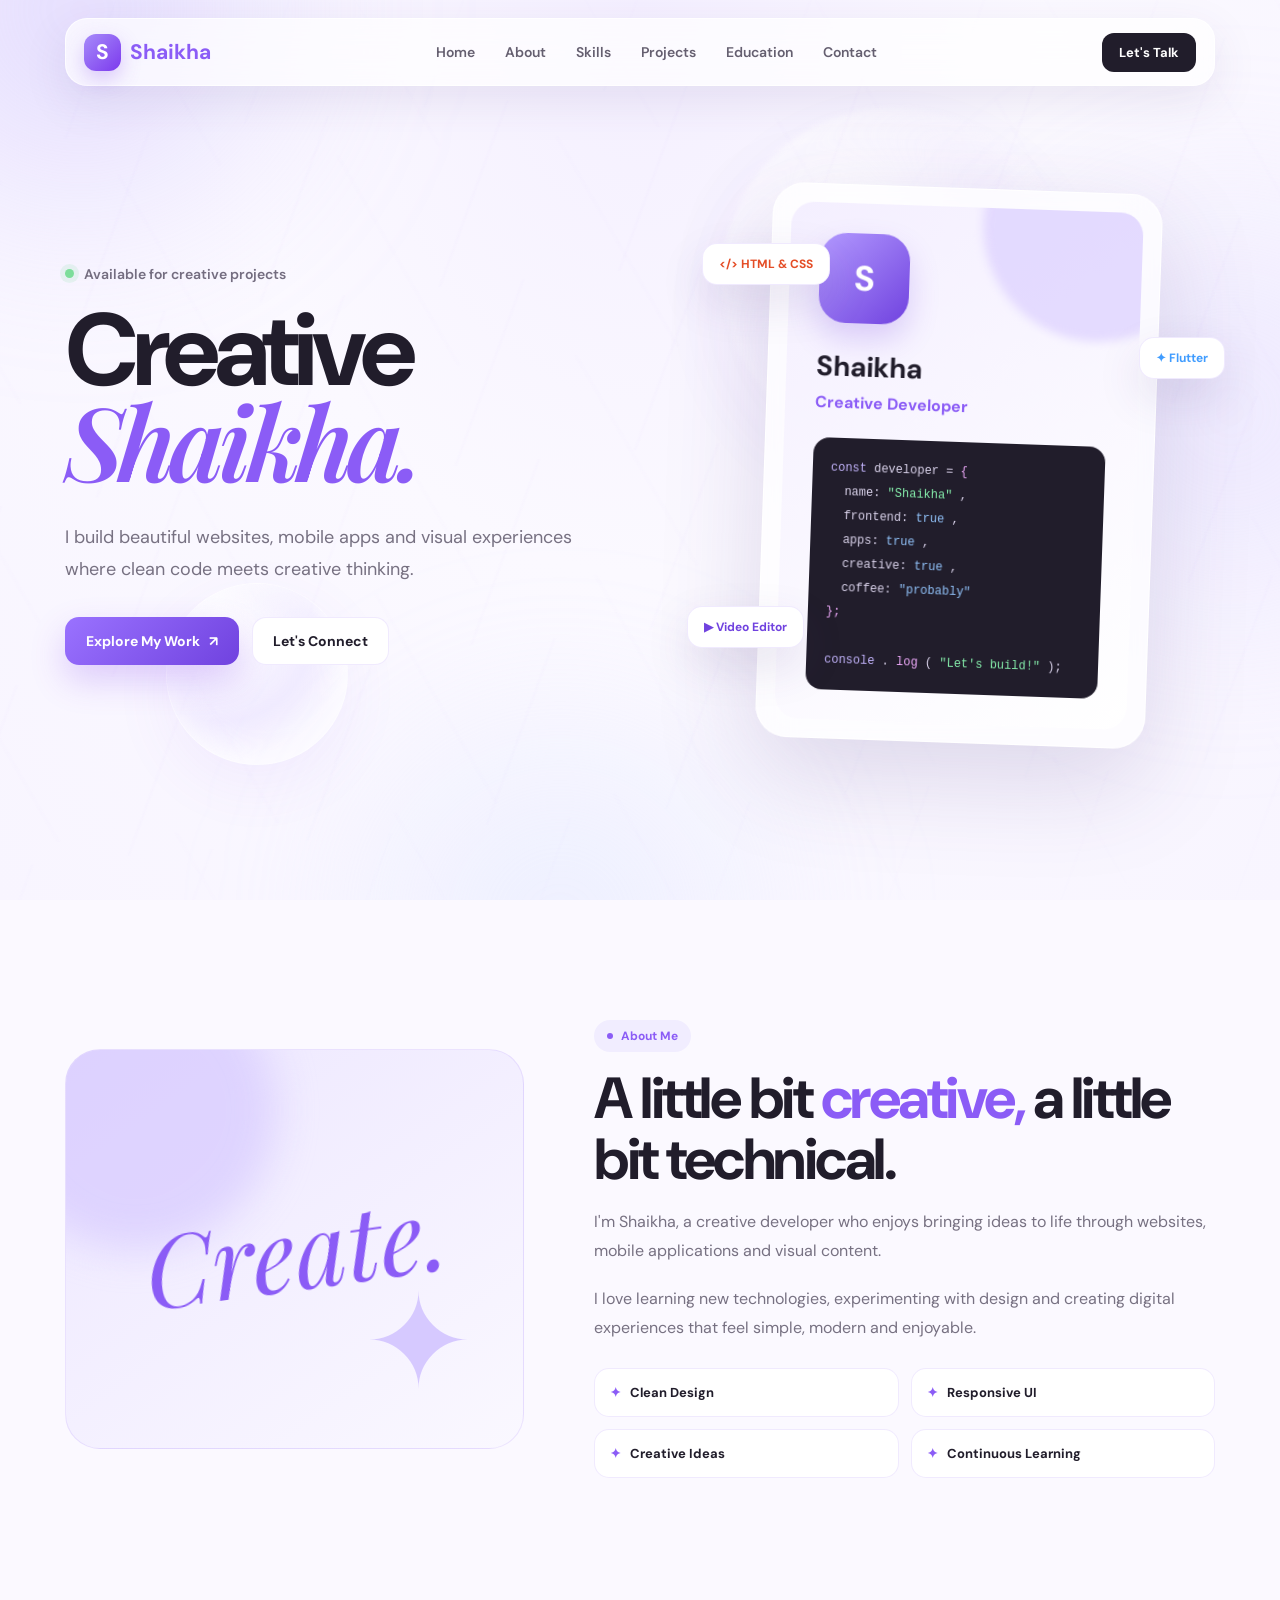
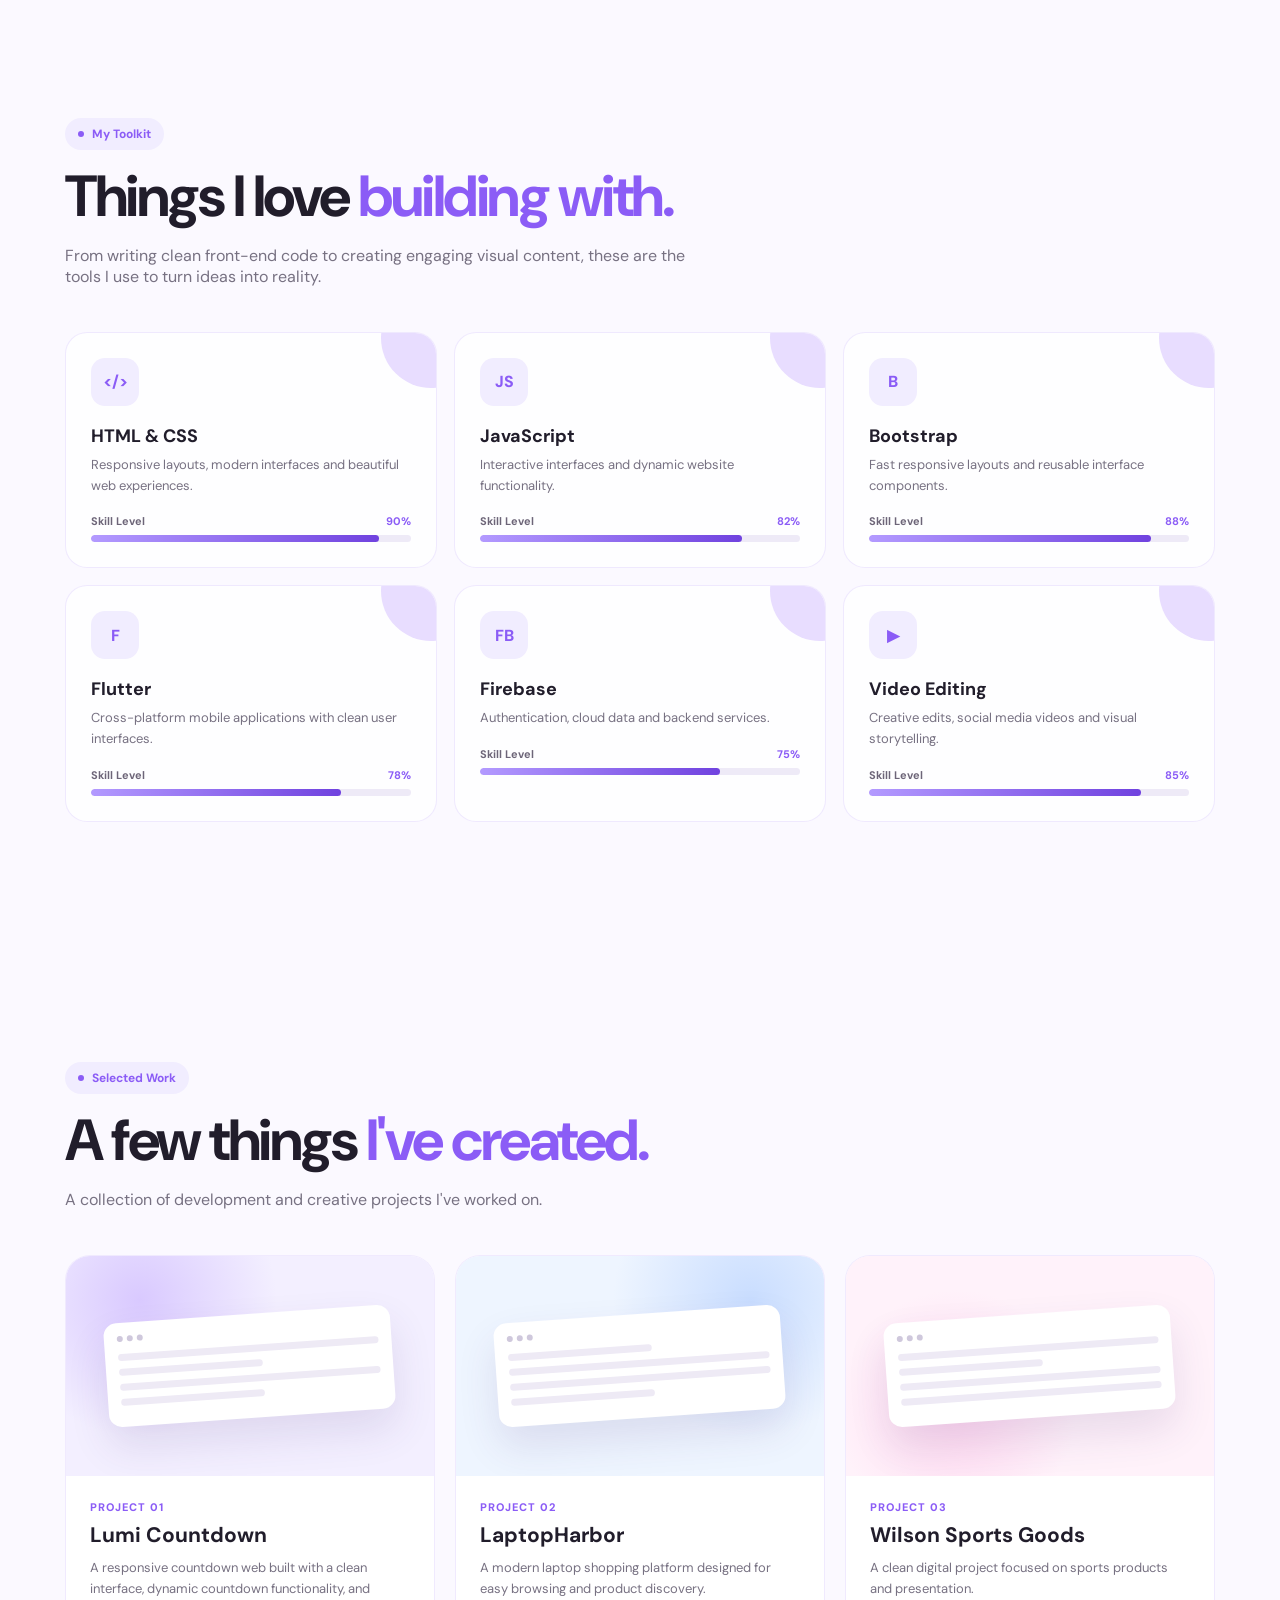
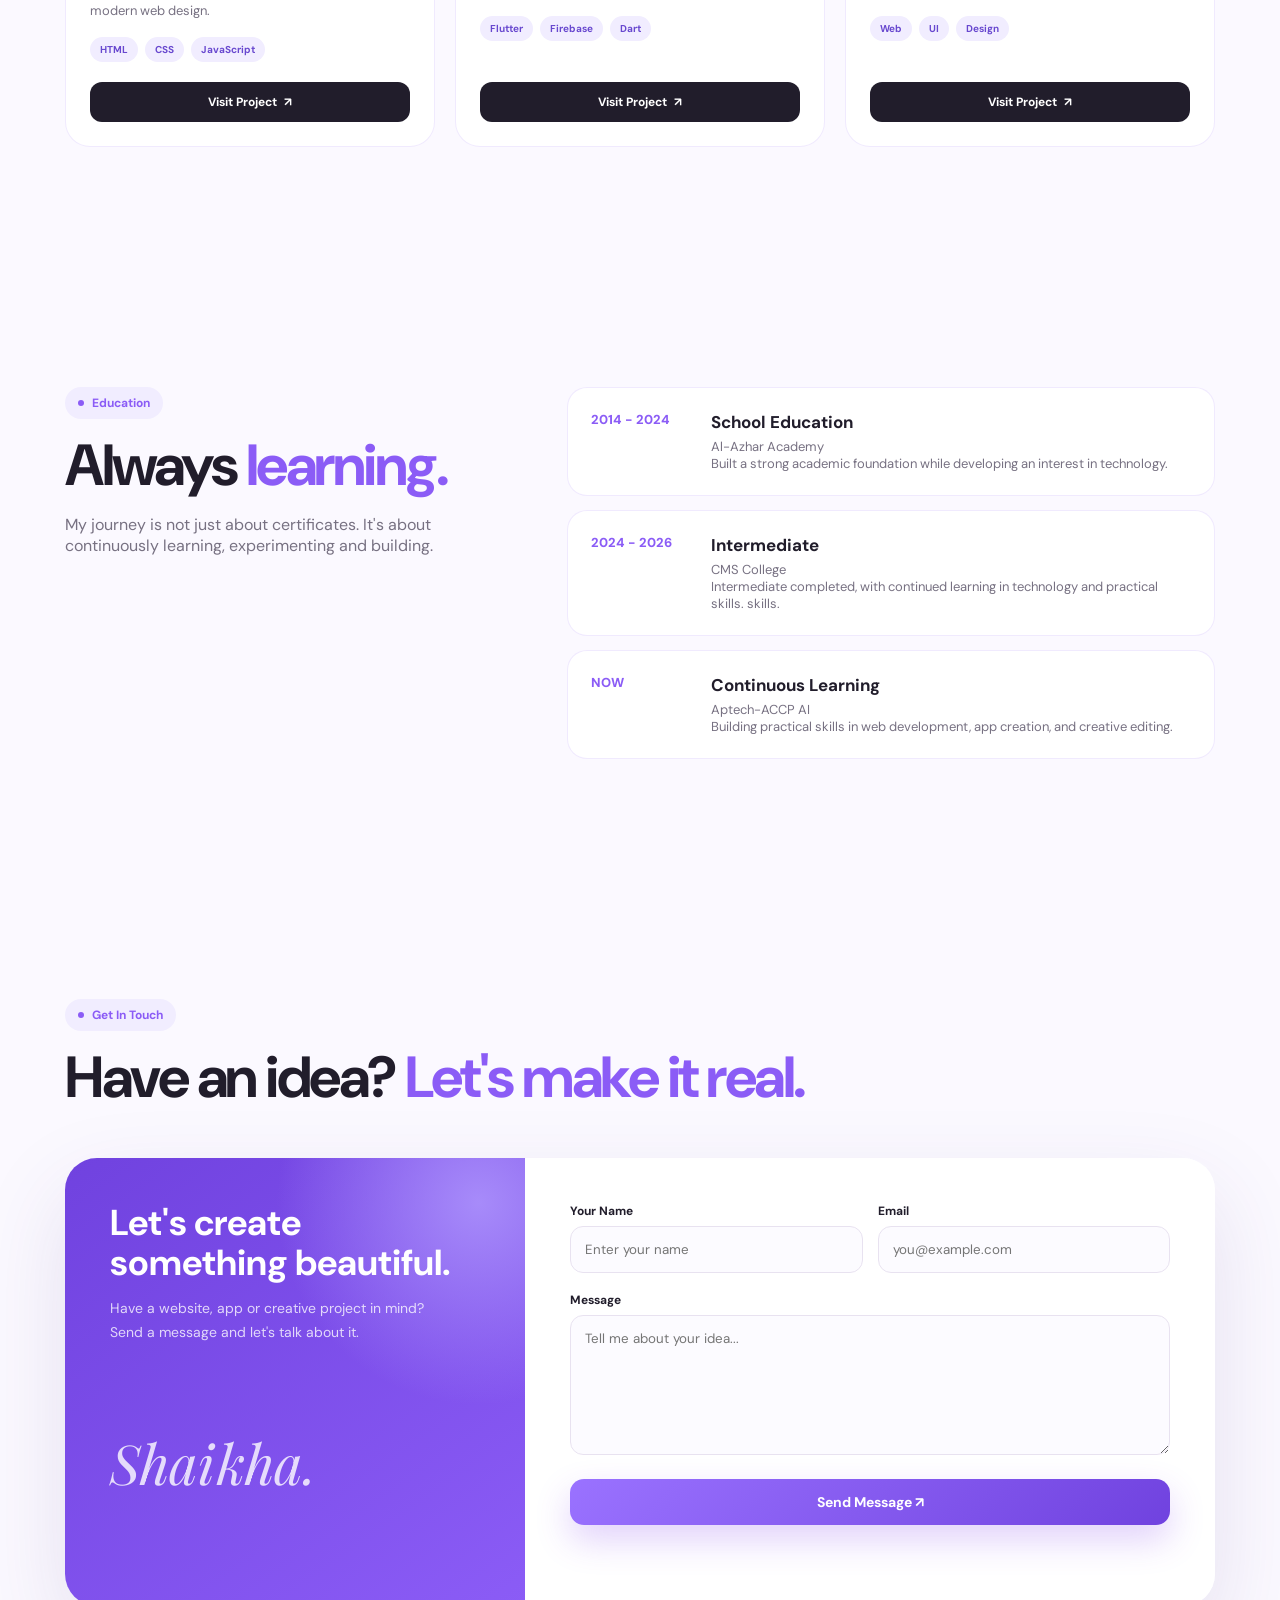
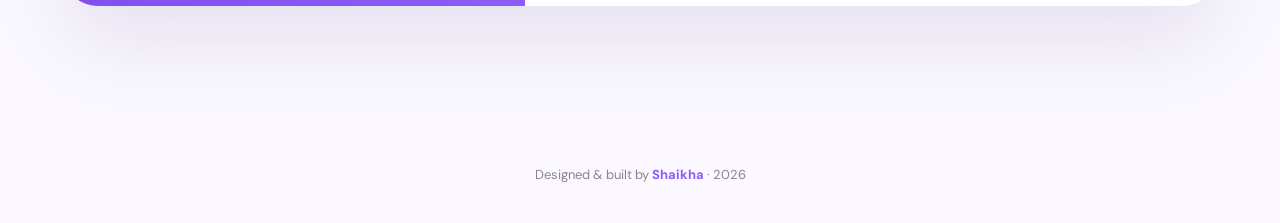
==== index.html @ 2fefc746 "Shaikha's Portfolio" ====
<!doctype html>
<html lang="en">
  <head>
    <meta charset="UTF-8" />
    <meta name="viewport" content="width=device-width, initial-scale=1.0" />

    <title>Shaikha | Creative Developer</title>

    <link rel="preconnect" href="https://fonts.googleapis.com" />
    <link rel="preconnect" href="https://fonts.gstatic.com" crossorigin />

    <link
      href="https://fonts.googleapis.com/css2?family=DM+Sans:wght@400;500;600;700&family=Playfair+Display:ital,wght@0,600;0,700;1,600&display=swap"
      rel="stylesheet"
    />

    <style>
      /* =====================================================
       RESET
    ===================================================== */

      * {
        margin: 0;
        padding: 0;
        box-sizing: border-box;
      }

      html {
        scroll-behavior: smooth;
      }

      body {
        font-family: "DM Sans", sans-serif;
        color: #211d2b;
        background: #fbf9ff;
        overflow-x: hidden;
      }

      a {
        text-decoration: none;
        color: inherit;
      }

      button,
      input,
      textarea {
        font-family: inherit;
      }

      /* =====================================================
       VARIABLES
    ===================================================== */

      :root {
        --purple: #8b5cf6;
        --purple-dark: #7042df;
        --purple-light: #c4b5fd;

        --lavender: #f1edff;
        --lavender2: #e8ddff;

        --white: #ffffff;

        --text: #211d2b;
        --muted: #777182;

        --border: rgba(139, 92, 246, 0.13);

        --shadow: 0 30px 80px rgba(91, 65, 145, 0.13);
      }

      /* =====================================================
       BACKGROUND
    ===================================================== */

      .background {
        position: fixed;
        inset: 0;
        z-index: -10;
        overflow: hidden;

        background: radial-gradient(
          ellipse at 50% 0%,
          #f4efff 0%,
          #fbf9ff 45%,
          #f8f5ff 100%
        );
      }

      .glow {
        position: absolute;
        border-radius: 50%;
        filter: blur(80px);
        pointer-events: none;
      }

      .glow1 {
        width: 520px;
        height: 520px;

        background: radial-gradient(
          circle,
          rgba(196, 181, 253, 0.52),
          rgba(196, 181, 253, 0.1) 60%,
          transparent 75%
        );

        top: -250px;
        left: -180px;

        animation: backgroundFloat1 12s ease-in-out infinite;
      }

      .glow2 {
        width: 500px;
        height: 500px;

        background: radial-gradient(
          circle,
          rgba(221, 214, 254, 0.55),
          rgba(221, 214, 254, 0.12) 60%,
          transparent 75%
        );

        right: -200px;
        top: 18%;

        animation: backgroundFloat2 15s ease-in-out infinite;
      }

      .glow3 {
        width: 480px;
        height: 480px;

        background: radial-gradient(
          circle,
          rgba(216, 227, 255, 0.48),
          rgba(216, 227, 255, 0.1) 60%,
          transparent 75%
        );

        left: 25%;
        bottom: -260px;

        animation: backgroundFloat3 17s ease-in-out infinite;
      }

      .background::before {
        content: "";
        position: absolute;

        width: 340px;
        height: 340px;

        right: 17%;
        top: 12%;

        border-radius: 50%;

        background: radial-gradient(
          circle at 35% 30%,
          rgba(255, 255, 255, 0.95),
          rgba(232, 221, 255, 0.32) 48%,
          rgba(196, 181, 253, 0.1) 70%,
          transparent 75%
        );

        filter: blur(2px);
        opacity: 0.8;

        box-shadow:
          inset 0 0 60px rgba(255, 255, 255, 0.8),
          0 30px 100px rgba(139, 92, 246, 0.06);

        animation: bubbleFloat 14s ease-in-out infinite;
      }

      .background::after {
        content: "";

        position: absolute;

        width: 180px;
        height: 180px;

        left: 13%;
        bottom: 15%;

        border-radius: 50%;

        background: radial-gradient(
          circle at 30% 25%,
          rgba(255, 255, 255, 0.9),
          rgba(216, 203, 255, 0.28) 50%,
          transparent 72%
        );

        border: 1px solid rgba(255, 255, 255, 0.65);

        box-shadow:
          inset 0 0 35px rgba(255, 255, 255, 0.8),
          0 20px 60px rgba(139, 92, 246, 0.07);

        filter: blur(0.5px);

        animation: bubbleFloat2 11s ease-in-out infinite;
      }

      .grid-bg {
        position: absolute;
        inset: -10%;

        background-image:
          linear-gradient(
            115deg,
            transparent 0%,
            transparent 47%,
            rgba(139, 92, 246, 0.035) 48%,
            transparent 49%
          ),
          linear-gradient(
            65deg,
            transparent 0%,
            transparent 47%,
            rgba(139, 92, 246, 0.025) 48%,
            transparent 49%
          );

        background-size:
          180px 180px,
          220px 220px;

        opacity: 0.5;

        mask-image: linear-gradient(
          to bottom,
          transparent,
          black 20%,
          black 80%,
          transparent
        );

        transform: rotate(-5deg);
      }

      @keyframes backgroundFloat1 {
        0%,
        100% {
          transform: translate3d(0, 0, 0) scale(1);
        }

        50% {
          transform: translate3d(70px, 45px, 0) scale(1.08);
        }
      }

      @keyframes backgroundFloat2 {
        0%,
        100% {
          transform: translate3d(0, 0, 0) scale(1);
        }

        50% {
          transform: translate3d(-55px, 50px, 0) scale(1.1);
        }
      }

      @keyframes backgroundFloat3 {
        0%,
        100% {
          transform: translate3d(0, 0, 0) scale(1);
        }

        50% {
          transform: translate3d(35px, -45px, 0) scale(1.08);
        }
      }

      @keyframes bubbleFloat {
        0%,
        100% {
          transform: translate(0, 0);
        }

        50% {
          transform: translate(-35px, 30px);
        }
      }

      @keyframes bubbleFloat2 {
        0%,
        100% {
          transform: translate(0, 0);
        }

        50% {
          transform: translate(30px, -25px);
        }
      }

      /* =====================================================
       NAVBAR
    ===================================================== */

      header {
        position: fixed;
        top: 18px;
        left: 0;
        width: 100%;
        z-index: 999;
      }

      .navbar {
        width: min(1150px, 92%);
        margin: auto;

        height: 68px;

        display: flex;
        align-items: center;
        justify-content: space-between;

        padding: 0 18px;

        border: 1px solid rgba(255, 255, 255, 0.8);

        background: rgba(255, 255, 255, 0.68);

        backdrop-filter: blur(20px);

        border-radius: 22px;

        box-shadow: 0 15px 45px rgba(80, 60, 130, 0.1);
      }

      .logo {
        display: flex;
        align-items: center;
        gap: 9px;

        font-size: 21px;
        font-weight: 700;
      }

      .logo-circle {
        width: 37px;
        height: 37px;

        display: grid;
        place-items: center;

        color: white;

        background: linear-gradient(135deg, #a78bfa, #7c3aed);

        border-radius: 12px;

        box-shadow: 0 8px 20px rgba(124, 58, 237, 0.25);
      }

      .logo span {
        color: var(--purple);
      }

      .nav-links {
        display: flex;
        gap: 30px;
        align-items: center;
      }

      .nav-links a {
        font-size: 14px;
        font-weight: 600;
        color: #655f70;

        transition: 0.25s;
      }

      .nav-links a:hover {
        color: var(--purple);
      }

      .nav-btn {
        padding: 11px 17px;

        background: #211d2b;
        color: white;

        border-radius: 12px;

        font-size: 13px;
        font-weight: 700;

        transition: 0.3s;
      }

      .nav-btn:hover {
        background: var(--purple);
        transform: translateY(-2px);
      }

      .menu {
        display: none;

        width: 43px;
        height: 43px;

        border: none;
        border-radius: 13px;

        background: var(--lavender);

        color: var(--purple);

        font-size: 21px;

        cursor: pointer;
      }

      /* =====================================================
       GENERAL
    ===================================================== */

      .container {
        width: min(1150px, 92%);
        margin: auto;
      }

      section {
        padding: 120px 0;
      }

      .section-label {
        display: inline-flex;
        align-items: center;
        gap: 8px;

        padding: 8px 13px;

        border-radius: 50px;

        background: var(--lavender);

        color: var(--purple);

        font-size: 12px;
        font-weight: 700;

        margin-bottom: 16px;
      }

      .section-label::before {
        content: "";

        width: 6px;
        height: 6px;

        border-radius: 50%;

        background: var(--purple);
      }

      .section-title {
        font-size: clamp(38px, 5vw, 58px);

        letter-spacing: -2.5px;

        line-height: 1.05;

        margin-bottom: 18px;
      }

      .section-description {
        max-width: 620px;

        color: var(--muted);

        font-size: 16px;
      }

      /* =====================================================
       HERO
    ===================================================== */

      .hero {
        min-height: 100vh;

        display: grid;

        grid-template-columns: 1.05fr 0.95fr;

        gap: 70px;

        align-items: center;

        padding-top: 150px;
      }

      .hero-left {
        position: relative;
      }

      .hero-small {
        display: flex;
        align-items: center;
        gap: 10px;

        color: #746d80;

        font-size: 14px;
        font-weight: 600;

        margin-bottom: 22px;
      }

      .status {
        width: 9px;
        height: 9px;

        background: #7cdd9a;

        border-radius: 50%;

        box-shadow: 0 0 0 5px rgba(124, 221, 154, 0.15);
      }

      .hero h1 {
        font-size: clamp(65px, 8vw, 110px);

        line-height: 0.88;

        letter-spacing: -6px;

        margin-bottom: 30px;
      }

      .hero h1 .name {
        color: var(--purple);

        font-family: "Playfair Display", serif;

        font-style: italic;

        font-weight: 600;
      }

      .hero h1 .creative {
        display: block;
      }

      .hero-text {
        max-width: 560px;

        color: var(--muted);

        font-size: 18px;

        line-height: 1.75;

        margin-bottom: 32px;
      }

      .hero-buttons {
        display: flex;
        gap: 13px;

        flex-wrap: wrap;
      }

      .primary-btn {
        display: inline-flex;
        align-items: center;
        justify-content: center;
        gap: 9px;

        padding: 14px 21px;

        color: white;

        background: linear-gradient(135deg, #9a72ff, #7042df);

        border-radius: 14px;

        font-size: 14px;
        font-weight: 700;

        box-shadow: 0 15px 35px rgba(124, 58, 237, 0.23);

        transition: 0.3s;
      }

      .primary-btn:hover {
        transform: translateY(-4px);

        box-shadow: 0 20px 45px rgba(124, 58, 237, 0.3);
      }

      .secondary-btn {
        display: inline-flex;
        align-items: center;

        padding: 14px 20px;

        background: white;

        border: 1px solid var(--border);

        border-radius: 14px;

        font-size: 14px;
        font-weight: 700;

        transition: 0.3s;
      }

      .secondary-btn:hover {
        transform: translateY(-4px);
        border-color: #c8b7f7;
      }

      /* =====================================================
       HERO CARD
    ===================================================== */

      .hero-right {
        position: relative;

        min-height: 520px;

        display: flex;
        align-items: center;
        justify-content: center;
      }

      .profile-card {
        width: 390px;
        max-width: 100%;

        padding: 18px;

        background: rgba(255, 255, 255, 0.65);

        border: 1px solid rgba(255, 255, 255, 0.9);

        border-radius: 32px;

        box-shadow: 0 35px 100px rgba(78, 55, 130, 0.17);

        backdrop-filter: blur(18px);

        transform: rotate(2deg);

        position: relative;
        z-index: 2;
      }

      .profile-inner {
        background: linear-gradient(145deg, #f4efff, #ffffff);

        border-radius: 23px;

        padding: 30px;

        min-height: 470px;

        position: relative;

        overflow: hidden;
      }

      .profile-inner::before {
        content: "";

        position: absolute;

        width: 230px;
        height: 230px;

        background: #d9ccff;

        border-radius: 50%;

        top: -100px;
        right: -70px;

        filter: blur(5px);

        opacity: 0.65;
      }

      .profile-avatar {
        width: 90px;
        height: 90px;

        display: grid;
        place-items: center;

        border-radius: 27px;

        color: white;

        font-size: 35px;
        font-weight: 700;

        background: linear-gradient(135deg, #b39aff, #7042df);

        box-shadow: 0 15px 30px rgba(112, 66, 223, 0.22);

        margin-bottom: 25px;
      }

      .profile-inner h3 {
        font-size: 28px;

        margin-bottom: 7px;
      }

      .profile-role {
        color: var(--purple);

        font-weight: 700;

        margin-bottom: 25px;
      }

      .code-lines {
        padding: 18px;

        border-radius: 16px;

        background: #211d2b;

        color: #dcd5ed;

        font-family: monospace;

        font-size: 12px;

        line-height: 2;

        overflow: hidden;
      }

      .code-purple {
        color: #c4b5fd;
      }

      .code-green {
        color: #86efac;
      }

      .code-pink {
        color: #f0abfc;
      }

      .code-blue {
        color: #93c5fd;
      }

      /* FLOATING BADGES */

      .float-badge {
        position: absolute;

        z-index: 4;

        padding: 12px 16px;

        background: white;

        border: 1px solid var(--border);

        border-radius: 15px;

        box-shadow: 0 18px 45px rgba(80, 55, 130, 0.13);

        font-size: 12px;
        font-weight: 700;

        animation: float 5s ease-in-out infinite;
      }

      .badge-html {
        top: 10%;
        left: 0;
        color: #e44d26;
      }

      .badge-flutter {
        right: -10px;
        top: 27%;
        color: #3f9cff;

        animation-delay: 1s;
      }

      .badge-video {
        bottom: 17%;
        left: -15px;
        color: #7042df;

        animation-delay: 2s;
      }

      @keyframes float {
        0%,
        100% {
          transform: translateY(0);
        }

        50% {
          transform: translateY(-13px);
        }
      }

      /* =====================================================
       ABOUT
    ===================================================== */

      .about-wrapper {
        display: grid;

        grid-template-columns: 0.85fr 1.15fr;

        gap: 70px;

        align-items: center;
      }

      .about-visual {
        min-height: 400px;

        border-radius: 35px;

        position: relative;

        background: linear-gradient(145deg, #ede7ff, #faf8ff);

        border: 1px solid var(--border);

        overflow: hidden;
      }

      .about-visual::before {
        content: "";

        position: absolute;

        width: 280px;
        height: 280px;

        border-radius: 50%;

        background: #cfc0ff;

        filter: blur(20px);

        top: -80px;
        left: -70px;

        opacity: 0.55;
      }

      .about-visual::after {
        content: "✦";

        position: absolute;

        right: 50px;
        bottom: 30px;

        font-size: 130px;

        color: #d6c9ff;

        font-family: serif;
      }

      .about-center {
        position: absolute;

        inset: 0;

        display: grid;

        place-items: center;
      }

      .about-word {
        font-size: 100px;

        font-family: "Playfair Display", serif;

        font-style: italic;

        color: var(--purple);

        transform: rotate(-8deg);
      }

      .about-content p {
        color: var(--muted);

        font-size: 16px;

        line-height: 1.8;

        margin-bottom: 20px;
      }

      .about-points {
        display: grid;

        grid-template-columns: 1fr 1fr;

        gap: 12px;

        margin-top: 25px;
      }

      .about-point {
        padding: 15px;

        background: white;

        border: 1px solid var(--border);

        border-radius: 15px;

        font-size: 13px;

        font-weight: 700;
      }

      .about-point span {
        color: var(--purple);

        margin-right: 6px;
      }

      /* =====================================================
       SKILLS
    ===================================================== */

      .skills-grid {
        display: grid;

        grid-template-columns: repeat(3, 1fr);

        gap: 17px;

        margin-top: 45px;
      }

      .skill-card {
        padding: 25px;

        background: rgba(255, 255, 255, 0.75);

        border: 1px solid var(--border);

        border-radius: 22px;

        transition: 0.35s;

        position: relative;

        overflow: hidden;
      }

      .skill-card::before {
        content: "";

        position: absolute;

        width: 100px;
        height: 100px;

        border-radius: 50%;

        background: #e8ddff;

        right: -45px;
        top: -45px;

        transition: 0.3s;
      }

      .skill-card:hover {
        transform: translateY(-7px);

        box-shadow: 0 25px 60px rgba(80, 55, 130, 0.11);

        border-color: #d4c4ff;
      }

      .skill-card:hover::before {
        transform: scale(1.6);
      }

      .skill-icon {
        width: 48px;
        height: 48px;

        display: grid;
        place-items: center;

        border-radius: 14px;

        background: var(--lavender);

        color: var(--purple);

        font-weight: 800;

        margin-bottom: 18px;

        position: relative;
        z-index: 1;
      }

      .skill-card h3 {
        font-size: 18px;

        margin-bottom: 7px;
      }

      .skill-card p {
        color: var(--muted);

        font-size: 13px;

        line-height: 1.6;

        margin-bottom: 18px;
      }

      /* SKILL PERCENTAGE */

      .skill-progress {
        position: relative;
        z-index: 2;
      }

      .skill-progress-top {
        display: flex;
        justify-content: space-between;
        align-items: center;

        margin-bottom: 7px;

        font-size: 11px;
        font-weight: 700;
        color: #6d6578;
      }

      .skill-percent {
        color: var(--purple);
      }

      .progress-bar {
        width: 100%;
        height: 7px;

        background: #eeeaf7;

        border-radius: 50px;

        overflow: hidden;
      }

      .progress-fill {
        height: 100%;

        width: 0;

        background: linear-gradient(90deg, #b39aff, #7042df);

        border-radius: 50px;

        transition: width 1.5s cubic-bezier(0.2, 0.8, 0.2, 1);
      }

      .skill-card.show .progress-fill {
        width: var(--skill-width);
      }

      /* =====================================================
       PROJECTS
    ===================================================== */

      .projects-grid {
        display: grid;

        grid-template-columns: repeat(3, 1fr);

        gap: 20px;

        margin-top: 45px;
      }

      .project-card {
        background: white;

        border: 1px solid var(--border);

        border-radius: 25px;

        overflow: hidden;

        transition: 0.35s;

        display: flex;
        flex-direction: column;
      }

      .project-card:hover {
        transform: translateY(-8px);

        box-shadow: 0 30px 70px rgba(80, 55, 130, 0.13);
      }

      .project-preview {
        height: 220px;

        position: relative;

        overflow: hidden;

        display: flex;

        align-items: center;

        justify-content: center;
      }

      .project-one {
        background:
          radial-gradient(circle at 20% 20%, #d9c9ff, transparent 40%), #f3efff;
      }

      .project-two {
        background:
          radial-gradient(circle at 80% 20%, #c9ddff, transparent 40%), #eef5ff;
      }

      .project-three {
        background:
          radial-gradient(circle at 30% 70%, #ffd8f0, transparent 40%), #fff2fa;
      }

      .mock-window {
        width: 78%;

        background: white;

        border-radius: 13px;

        padding: 13px;

        box-shadow: 0 20px 40px rgba(70, 50, 120, 0.12);

        transform: rotate(-4deg);

        transition: 0.35s;
      }

      .project-card:hover .mock-window {
        transform: rotate(0deg) scale(1.04);
      }

      .mock-top {
        display: flex;

        gap: 4px;

        margin-bottom: 12px;
      }

      .mock-dot {
        width: 6px;
        height: 6px;

        border-radius: 50%;

        background: #cfc8dc;
      }

      .mock-line {
        height: 7px;

        border-radius: 20px;

        background: #eeeaf5;

        margin: 8px 0;
      }

      .mock-line.short {
        width: 55%;
      }

      .project-info {
        padding: 24px;

        display: flex;
        flex-direction: column;

        flex: 1;
      }

      .project-number {
        color: var(--purple);

        font-size: 11px;

        font-weight: 800;

        letter-spacing: 1px;

        margin-bottom: 7px;
      }

      .project-info h3 {
        font-size: 21px;

        margin-bottom: 8px;
      }

      .project-info p {
        color: var(--muted);

        font-size: 13px;

        line-height: 1.65;

        margin-bottom: 16px;
      }

      .tags {
        display: flex;

        gap: 7px;

        flex-wrap: wrap;

        margin-bottom: 20px;
      }

      .tag {
        padding: 6px 10px;

        background: var(--lavender);

        color: #6848cf;

        border-radius: 50px;

        font-size: 10px;

        font-weight: 700;
      }

      /* VISIT PROJECT BUTTON */

      .project-link {
        display: inline-flex;
        align-items: center;
        justify-content: center;
        gap: 7px;

        width: 100%;

        padding: 12px 15px;

        margin-top: auto;

        border-radius: 12px;

        background: #211d2b;

        color: white;

        font-size: 12px;
        font-weight: 700;

        transition: 0.3s;
      }

      .project-link:hover {
        background: var(--purple);

        transform: translateY(-2px);

        box-shadow: 0 12px 25px rgba(124, 58, 237, 0.2);
      }

      /* =====================================================
       EDUCATION
    ===================================================== */

      .education {
        display: grid;

        grid-template-columns: 0.8fr 1.2fr;

        gap: 70px;

        align-items: start;
      }

      .education-list {
        display: grid;

        gap: 14px;
      }

      .edu-item {
        padding: 23px;

        background: white;

        border: 1px solid var(--border);

        border-radius: 20px;

        display: grid;

        grid-template-columns: 100px 1fr;

        gap: 20px;

        transition: 0.3s;
      }

      .edu-item:hover {
        transform: translateX(5px);

        box-shadow: 0 15px 40px rgba(80, 55, 130, 0.08);
      }

      .edu-year {
        color: var(--purple);

        font-weight: 800;

        font-size: 13px;
      }

      .edu-item h3 {
        font-size: 17px;

        margin-bottom: 5px;
      }

      .edu-item p {
        color: var(--muted);

        font-size: 13px;
      }

      /* =====================================================
       CONTACT
    ===================================================== */

      .contact-box {
        margin-top: 50px;

        display: grid;

        grid-template-columns: 0.8fr 1.2fr;

        border-radius: 32px;

        overflow: hidden;

        box-shadow: 0 35px 90px rgba(80, 55, 130, 0.13);
      }

      .contact-left {
        padding: 45px;

        color: white;

        background:
          radial-gradient(circle at 90% 10%, #a78bfa, transparent 35%),
          linear-gradient(145deg, #7042df, #8b5cf6);
      }

      .contact-left h3 {
        font-size: 36px;

        line-height: 1.1;

        margin-bottom: 15px;
      }

      .contact-left p {
        color: rgba(255, 255, 255, 0.78);

        font-size: 14px;

        line-height: 1.7;

        max-width: 350px;
      }

      .contact-decoration {
        margin-top: 80px;

        font-family: "Playfair Display", serif;

        font-style: italic;

        font-size: 55px;

        opacity: 0.8;
      }

      .contact-right {
        background: white;

        padding: 45px;
      }

      .form-grid {
        display: grid;

        grid-template-columns: 1fr 1fr;

        gap: 15px;
      }

      .field {
        margin-bottom: 4px;
      }

      .field.full {
        grid-column: 1/-1;
      }

      .field label {
        display: block;

        font-size: 12px;

        font-weight: 700;

        margin-bottom: 7px;
      }

      .field input,
      .field textarea {
        width: 100%;

        padding: 14px;

        border: 1px solid #e8e2f0;

        background: #fcfbff;

        border-radius: 13px;

        outline: none;

        transition: 0.25s;
      }

      .field input:focus,
      .field textarea:focus {
        border-color: var(--purple-light);

        box-shadow: 0 0 0 4px rgba(139, 92, 246, 0.08);
      }

      .field textarea {
        min-height: 140px;

        resize: vertical;
      }

      .form-message {
        margin-top: 12px;

        font-size: 13px;

        color: #7042df;

        min-height: 20px;
      }

      /* =====================================================
       FOOTER
    ===================================================== */

      footer {
        padding: 40px 0;

        text-align: center;

        color: #8a8394;

        font-size: 13px;
      }

      footer strong {
        color: var(--purple);
      }

      /* =====================================================
       REVEAL
    ===================================================== */

      .reveal {
        opacity: 0;

        transform: translateY(25px);

        transition:
          opacity 0.8s ease,
          transform 0.8s ease;
      }

      .reveal.show {
        opacity: 1;

        transform: translateY(0);
      }

      /* =====================================================
       RESPONSIVE
    ===================================================== */

      @media (max-width: 950px) {
        .nav-links {
          display: none;

          position: absolute;

          top: 78px;
          left: 0;
          right: 0;

          padding: 15px;

          flex-direction: column;

          align-items: stretch;

          gap: 4px;

          background: rgba(255, 255, 255, 0.96);

          border: 1px solid var(--border);

          border-radius: 20px;

          box-shadow: 0 25px 60px rgba(70, 50, 120, 0.12);
        }

        .nav-links.active {
          display: flex;
        }

        .nav-links a {
          padding: 13px;

          border-radius: 10px;
        }

        .nav-links a:hover {
          background: var(--lavender);
        }

        .nav-btn {
          display: none;
        }

        .menu {
          display: block;
        }

        .hero {
          grid-template-columns: 1fr;

          padding-top: 145px;
        }

        .hero-right {
          min-height: 480px;
        }

        .about-wrapper,
        .education,
        .contact-box {
          grid-template-columns: 1fr;
        }

        .about-visual {
          min-height: 350px;
        }

        .skills-grid,
        .projects-grid {
          grid-template-columns: 1fr 1fr;
        }
      }

      @media (max-width: 650px) {
        section {
          padding: 85px 0;
        }

        .hero h1 {
          font-size: 58px;

          letter-spacing: -4px;
        }

        .hero-text {
          font-size: 16px;
        }

        .hero-right {
          min-height: 430px;
        }

        .profile-card {
          width: 330px;
        }

        .profile-inner {
          min-height: 390px;

          padding: 24px;
        }

        .float-badge {
          transform: scale(0.85);
        }

        .badge-html {
          left: -5px;
        }

        .badge-flutter {
          right: -5px;
        }

        .skills-grid,
        .projects-grid {
          grid-template-columns: 1fr;
        }

        .about-points {
          grid-template-columns: 1fr;
        }

        .edu-item {
          grid-template-columns: 1fr;

          gap: 7px;
        }

        .contact-left,
        .contact-right {
          padding: 30px;
        }

        .form-grid {
          grid-template-columns: 1fr;
        }

        .field.full {
          grid-column: auto;
        }
      }

      @media (max-width: 420px) {
        .hero h1 {
          font-size: 49px;
        }

        .profile-card {
          width: 290px;
        }

        .profile-inner {
          min-height: 360px;
        }

        .about-word {
          font-size: 75px;
        }
      }
    </style>
  </head>

  <body>
    <!-- =====================================================
       BACKGROUND
  ===================================================== -->

    <div class="background">
      <div class="glow glow1"></div>
      <div class="glow glow2"></div>
      <div class="glow glow3"></div>

      <div class="grid-bg"></div>
    </div>

    <!-- =====================================================
       NAVBAR
  ===================================================== -->

    <header>
      <nav class="navbar">
        <a href="#home" class="logo">
          <div class="logo-circle">S</div>
          <span>Shaikha</span>
        </a>

        <div class="nav-links" id="navLinks">
          <a href="#home">Home</a>
          <a href="#about">About</a>
          <a href="#skills">Skills</a>
          <a href="#projects">Projects</a>
          <a href="#education">Education</a>
          <a href="#contact">Contact</a>
        </div>

        <a href="#contact" class="nav-btn"> Let's Talk </a>

        <button class="menu" id="menu">☰</button>
      </nav>
    </header>

    <!-- =====================================================
       HERO
  ===================================================== -->

    <section class="hero container" id="home">
      <div class="hero-left reveal">
        <div class="hero-small">
          <span class="status"></span>
          Available for creative projects
        </div>

        <h1>
          Creative

          <span class="creative">
            <span class="name"> Shaikha. </span>
          </span>
        </h1>

        <p class="hero-text">
          I build beautiful websites, mobile apps and visual experiences where
          clean code meets creative thinking.
        </p>

        <div class="hero-buttons">
          <a href="#projects" class="primary-btn">
            Explore My Work
            <span>↗</span>
          </a>

          <a href="#contact" class="secondary-btn"> Let's Connect </a>
        </div>
      </div>

      <!-- HERO CARD -->

      <div class="hero-right reveal">
        <div class="float-badge badge-html">&lt;/&gt; HTML & CSS</div>

        <div class="float-badge badge-flutter">✦ Flutter</div>

        <div class="float-badge badge-video">▶ Video Editor</div>

        <div class="profile-card">
          <div class="profile-inner">
            <div class="profile-avatar">S</div>

            <h3>Shaikha</h3>

            <div class="profile-role">Creative Developer</div>

            <div class="code-lines">
              <div>
                <span class="code-purple">const</span>
                developer =
                <span class="code-pink">{</span>
              </div>

              <div>
                &nbsp;&nbsp;name:
                <span class="code-green"> "Shaikha" </span>,
              </div>

              <div>
                &nbsp;&nbsp;frontend:
                <span class="code-blue"> true </span>,
              </div>

              <div>
                &nbsp;&nbsp;apps:
                <span class="code-blue"> true </span>,
              </div>

              <div>
                &nbsp;&nbsp;creative:
                <span class="code-blue"> true </span>,
              </div>

              <div>
                &nbsp;&nbsp;coffee:
                <span class="code-blue"> "probably" </span>
              </div>

              <div>
                <span class="code-pink"> }; </span>
              </div>

              <br />

              <div>
                <span class="code-purple"> console </span>.

                <span class="code-pink"> log </span>(

                <span class="code-green"> "Let's build!" </span>

                );
              </div>
            </div>
          </div>
        </div>
      </div>
    </section>

    <!-- =====================================================
       ABOUT
  ===================================================== -->

    <section id="about">
      <div class="container">
        <div class="about-wrapper">
          <div class="about-visual reveal">
            <div class="about-center">
              <div class="about-word">Create.</div>
            </div>
          </div>

          <div class="about-content reveal">
            <div class="section-label">About Me</div>

            <h2 class="section-title">
              A little bit

              <span style="color: #8b5cf6"> creative, </span>

              a little bit technical.
            </h2>

            <p>
              I'm Shaikha, a creative developer who enjoys bringing ideas to
              life through websites, mobile applications and visual content.
            </p>

            <p>
              I love learning new technologies, experimenting with design and
              creating digital experiences that feel simple, modern and
              enjoyable.
            </p>

            <div class="about-points">
              <div class="about-point">
                <span>✦</span>
                Clean Design
              </div>

              <div class="about-point">
                <span>✦</span>
                Responsive UI
              </div>

              <div class="about-point">
                <span>✦</span>
                Creative Ideas
              </div>

              <div class="about-point">
                <span>✦</span>
                Continuous Learning
              </div>
            </div>
          </div>
        </div>
      </div>
    </section>

    <!-- =====================================================
       SKILLS
  ===================================================== -->

    <section id="skills">
      <div class="container">
        <div class="section-label reveal">My Toolkit</div>

        <h2 class="section-title reveal">
          Things I love

          <span style="color: #8b5cf6"> building with. </span>
        </h2>

        <p class="section-description reveal">
          From writing clean front-end code to creating engaging visual content,
          these are the tools I use to turn ideas into reality.
        </p>

        <div class="skills-grid">
          <!-- HTML -->

          <div class="skill-card reveal">
            <div class="skill-icon">&lt;/&gt;</div>

            <h3>HTML & CSS</h3>

            <p>
              Responsive layouts, modern interfaces and beautiful web
              experiences.
            </p>

            <div class="skill-progress">
              <div class="skill-progress-top">
                <span>Skill Level</span>
                <span class="skill-percent">90%</span>
              </div>

              <div class="progress-bar">
                <div class="progress-fill" style="--skill-width: 90%"></div>
              </div>
            </div>
          </div>

          <!-- JAVASCRIPT -->

          <div class="skill-card reveal">
            <div class="skill-icon">JS</div>

            <h3>JavaScript</h3>

            <p>Interactive interfaces and dynamic website functionality.</p>

            <div class="skill-progress">
              <div class="skill-progress-top">
                <span>Skill Level</span>
                <span class="skill-percent">82%</span>
              </div>

              <div class="progress-bar">
                <div class="progress-fill" style="--skill-width: 82%"></div>
              </div>
            </div>
          </div>

          <!-- BOOTSTRAP -->

          <div class="skill-card reveal">
            <div class="skill-icon">B</div>

            <h3>Bootstrap</h3>

            <p>Fast responsive layouts and reusable interface components.</p>

            <div class="skill-progress">
              <div class="skill-progress-top">
                <span>Skill Level</span>
                <span class="skill-percent">88%</span>
              </div>

              <div class="progress-bar">
                <div class="progress-fill" style="--skill-width: 88%"></div>
              </div>
            </div>
          </div>

          <!-- FLUTTER -->

          <div class="skill-card reveal">
            <div class="skill-icon">F</div>

            <h3>Flutter</h3>

            <p>
              Cross-platform mobile applications with clean user interfaces.
            </p>

            <div class="skill-progress">
              <div class="skill-progress-top">
                <span>Skill Level</span>
                <span class="skill-percent">78%</span>
              </div>

              <div class="progress-bar">
                <div class="progress-fill" style="--skill-width: 78%"></div>
              </div>
            </div>
          </div>

          <!-- FIREBASE -->

          <div class="skill-card reveal">
            <div class="skill-icon">FB</div>

            <h3>Firebase</h3>

            <p>Authentication, cloud data and backend services.</p>

            <div class="skill-progress">
              <div class="skill-progress-top">
                <span>Skill Level</span>
                <span class="skill-percent">75%</span>
              </div>

              <div class="progress-bar">
                <div class="progress-fill" style="--skill-width: 75%"></div>
              </div>
            </div>
          </div>

          <!-- VIDEO EDITING -->

          <div class="skill-card reveal">
            <div class="skill-icon">▶</div>

            <h3>Video Editing</h3>

            <p>Creative edits, social media videos and visual storytelling.</p>

            <div class="skill-progress">
              <div class="skill-progress-top">
                <span>Skill Level</span>
                <span class="skill-percent">85%</span>
              </div>

              <div class="progress-bar">
                <div class="progress-fill" style="--skill-width: 85%"></div>
              </div>
            </div>
          </div>
        </div>
      </div>
    </section>

    <!-- =====================================================
       PROJECTS
  ===================================================== -->

    <section id="projects">
      <div class="container">
        <div class="section-label reveal">Selected Work</div>

        <h2 class="section-title reveal">
          A few things

          <span style="color: #8b5cf6"> I've created. </span>
        </h2>

        <p class="section-description reveal">
          A collection of development and creative projects I've worked on.
        </p>

        <div class="projects-grid">
          <!-- PROJECT 1 -->

          <div class="project-card reveal">
            <div class="project-preview project-one">
              <div class="mock-window">
                <div class="mock-top">
                  <span class="mock-dot"></span>
                  <span class="mock-dot"></span>
                  <span class="mock-dot"></span>
                </div>

                <div class="mock-line"></div>
                <div class="mock-line short"></div>
                <div class="mock-line"></div>
                <div class="mock-line short"></div>
              </div>
            </div>

            <div class="project-info">
              <div class="project-number">PROJECT 01</div>

              <h3>Lumi Countdown</h3>

              <p>
                A responsive countdown web built with a clean interface, dynamic countdown functionality, and modern web design.
              </p>

              <div class="tags">
                <span class="tag"> HTML </span>

                <span class="tag"> CSS </span>

                <span class="tag"> JavaScript </span>
              </div>

              <!-- CHANGE THIS URL -->

              <a
                href="lumi-countdown.netlify.app"
                target="_blank"
                rel="noopener noreferrer"
                class="project-link"
              >
                Visit Project
                <span>↗</span>
              </a>
            </div>
          </div>

          <!-- PROJECT 2 -->

          <div class="project-card reveal">
            <div class="project-preview project-two">
              <div class="mock-window">
                <div class="mock-top">
                  <span class="mock-dot"></span>
                  <span class="mock-dot"></span>
                  <span class="mock-dot"></span>
                </div>

                <div class="mock-line short"></div>
                <div class="mock-line"></div>
                <div class="mock-line"></div>
                <div class="mock-line short"></div>
              </div>
            </div>

            <div class="project-info">
              <div class="project-number">PROJECT 02</div>

              <h3>LaptopHarbor</h3>

              <p>
                A modern laptop shopping platform designed for easy browsing and product discovery.
              </p>

              <div class="tags">
                <span class="tag"> Flutter </span>

                <span class="tag"> Firebase </span>

                <span class="tag"> Dart </span>
              </div>

              <!-- CHANGE THIS URL -->

              <a
                href="https://laptopharbor2405e.web.app"
                target="_blank"
                rel="noopener noreferrer"
                class="project-link"
              >
                Visit Project
                <span>↗</span>
              </a>
            </div>
          </div>

          <!-- PROJECT 3 -->

          <div class="project-card reveal">
            <div class="project-preview project-three">
              <div class="mock-window">
                <div class="mock-top">
                  <span class="mock-dot"></span>
                  <span class="mock-dot"></span>
                  <span class="mock-dot"></span>
                </div>

                <div class="mock-line"></div>
                <div class="mock-line short"></div>
                <div class="mock-line"></div>
                <div class="mock-line"></div>
              </div>
            </div>

            <div class="project-info">
              <div class="project-number">PROJECT 03</div>

              <h3>Wilson Sports Goods</h3>

              <p>
                A clean digital project focused on sports products and
                presentation.
              </p>

              <div class="tags">
                <span class="tag"> Web </span>

                <span class="tag"> UI </span>

                <span class="tag"> Design </span>
              </div>

              <!-- CHANGE THIS URL -->

              <a
                href="https://your-wilson-project-link.com"
                target="_blank"
                rel="noopener noreferrer"
                class="project-link"
              >
                Visit Project
                <span>↗</span>
              </a>
            </div>
          </div>
        </div>
      </div>
    </section>

    <!-- =====================================================
       EDUCATION
  ===================================================== -->

    <section id="education">
      <div class="container">
        <div class="education">
          <div class="reveal">
            <div class="section-label">Education</div>

            <h2 class="section-title">
              Always

              <span style="color: #8b5cf6"> learning. </span>
            </h2>

            <p class="section-description">
              My journey is not just about certificates. It's about continuously
              learning, experimenting and building.
            </p>
          </div>

          <div class="education-list">
            <div class="edu-item reveal">
              <div class="edu-year">2014 - 2024</div>

              <div>
                <h3>School Education</h3>

                <p>
                  Al-Azhar Academy <br />
                  Built a strong academic foundation while developing an
                  interest in technology.
                </p>
              </div>
            </div>

            <div class="edu-item reveal">
              <div class="edu-year">2024 - 2026</div>

              <div>
                <h3>Intermediate</h3>

                <p>
                  CMS College <br />
                  Intermediate completed, with continued learning in technology
                  and practical skills. skills.
                </p>
              </div>
            </div>

            <div class="edu-item reveal">
              <div class="edu-year">NOW</div>

              <div>
                <h3>Continuous Learning</h3>

                <p>
                  Aptech-ACCP AI
                  <br> Building practical skills in web development,
                  app creation, and creative editing.
                </p>
              </div>
            </div>
          </div>
        </div>
      </div>
    </section>

    <!-- =====================================================
       CONTACT
  ===================================================== -->

    <section id="contact">
      <div class="container">
        <div class="section-label reveal">Get In Touch</div>

        <h2 class="section-title reveal">
          Have an idea?

          <span style="color: #8b5cf6"> Let's make it real. </span>
        </h2>

        <div class="contact-box">
          <div class="contact-left">
            <h3>Let's create something beautiful.</h3>

            <p>
              Have a website, app or creative project in mind? Send a message
              and let's talk about it.
            </p>

            <div class="contact-decoration">Shaikha.</div>
          </div>

          <div class="contact-right">
            <!-- CONTACT FORM -->

            <form id="contactForm">
              <!-- IMPORTANT:
                 Replace this with your existing Web3Forms access key.
            -->

              <input
                type="hidden"
                name="access_key"
                value="YOUR_WEB3FORMS_ACCESS_KEY"
              />

              <input
                type="hidden"
                name="subject"
                value="New Portfolio Message"
              />

              <input
                type="hidden"
                name="from_name"
                value="Shaikha's Portfolio"
              />

              <div class="form-grid">
                <div class="field">
                  <label> Your Name </label>

                  <input
                    type="text"
                    name="name"
                    placeholder="Enter your name"
                    required
                  />
                </div>

                <div class="field">
                  <label> Email </label>

                  <input
                    type="email"
                    name="email"
                    placeholder="you@example.com"
                    required
                  />
                </div>

                <div class="field full">
                  <label> Message </label>

                  <textarea
                    name="message"
                    placeholder="Tell me about your idea..."
                    required
                  ></textarea>
                </div>

                <div class="field full">
                  <button
                    type="submit"
                    class="primary-btn"
                    id="sendButton"
                    style="border: 0; cursor: pointer; width: 100%"
                  >
                    Send Message ↗
                  </button>

                  <div id="formMessage" class="form-message"></div>
                </div>
              </div>
            </form>
          </div>
        </div>
      </div>
    </section>

    <!-- =====================================================
       FOOTER
  ===================================================== -->

    <footer>
      <div class="container">
        Designed & built by

        <strong> Shaikha </strong>

        · 2026
      </div>
    </footer>

    <!-- =====================================================
       JAVASCRIPT
  ===================================================== -->

    <script>
      /* =====================================================
       MOBILE MENU
    ===================================================== */

      const menu = document.getElementById("menu");

      const navLinks = document.getElementById("navLinks");

      menu.addEventListener("click", () => {
        navLinks.classList.toggle("active");

        if (navLinks.classList.contains("active")) {
          menu.innerHTML = "✕";
        } else {
          menu.innerHTML = "☰";
        }
      });

      /* =====================================================
       CLOSE MOBILE MENU
    ===================================================== */

      document.querySelectorAll(".nav-links a").forEach((link) => {
        link.addEventListener("click", () => {
          navLinks.classList.remove("active");

          menu.innerHTML = "☰";
        });
      });

      /* =====================================================
       SCROLL REVEAL
    ===================================================== */

      const observer = new IntersectionObserver(
        (entries) => {
          entries.forEach((entry) => {
            if (entry.isIntersecting) {
              entry.target.classList.add("show");
            }
          });
        },

        {
          threshold: 0.12,
        },
      );

      document.querySelectorAll(".reveal").forEach((element) => {
        observer.observe(element);
      });

      /* =====================================================
       CONTACT FORM
       WEB3FORMS + SUCCESS PAGE
    ===================================================== */

      const contactForm = document.getElementById("contactForm");

      const sendButton = document.getElementById("sendButton");

      const formMessage = document.getElementById("formMessage");

      contactForm.addEventListener("submit", async (event) => {
        event.preventDefault();

        sendButton.disabled = true;

        sendButton.style.opacity = "0.7";

        sendButton.innerHTML = "Sending...";

        formMessage.innerHTML = "";

        const formData = new FormData(contactForm);

        try {
          const response = await fetch("https://api.web3forms.com/submit", {
            method: "POST",
            body: formData,
          });

          const data = await response.json();

          if (data.success) {
            /*
            IMPORTANT:
            success.html must be in the SAME folder
            as index.html.
          */

            window.location.href = "./success.html";
          } else {
            sendButton.disabled = false;

            sendButton.style.opacity = "1";

            sendButton.innerHTML = "Send Message ↗";

            formMessage.innerHTML =
              data.message || "Something went wrong. Please try again.";
          }
        } catch (error) {
          console.error(error);

          sendButton.disabled = false;

          sendButton.style.opacity = "1";

          sendButton.innerHTML = "Send Message ↗";

          formMessage.innerHTML =
            "Unable to send message. Please check your internet connection.";
        }
      });
    </script>
  </body>
</html>
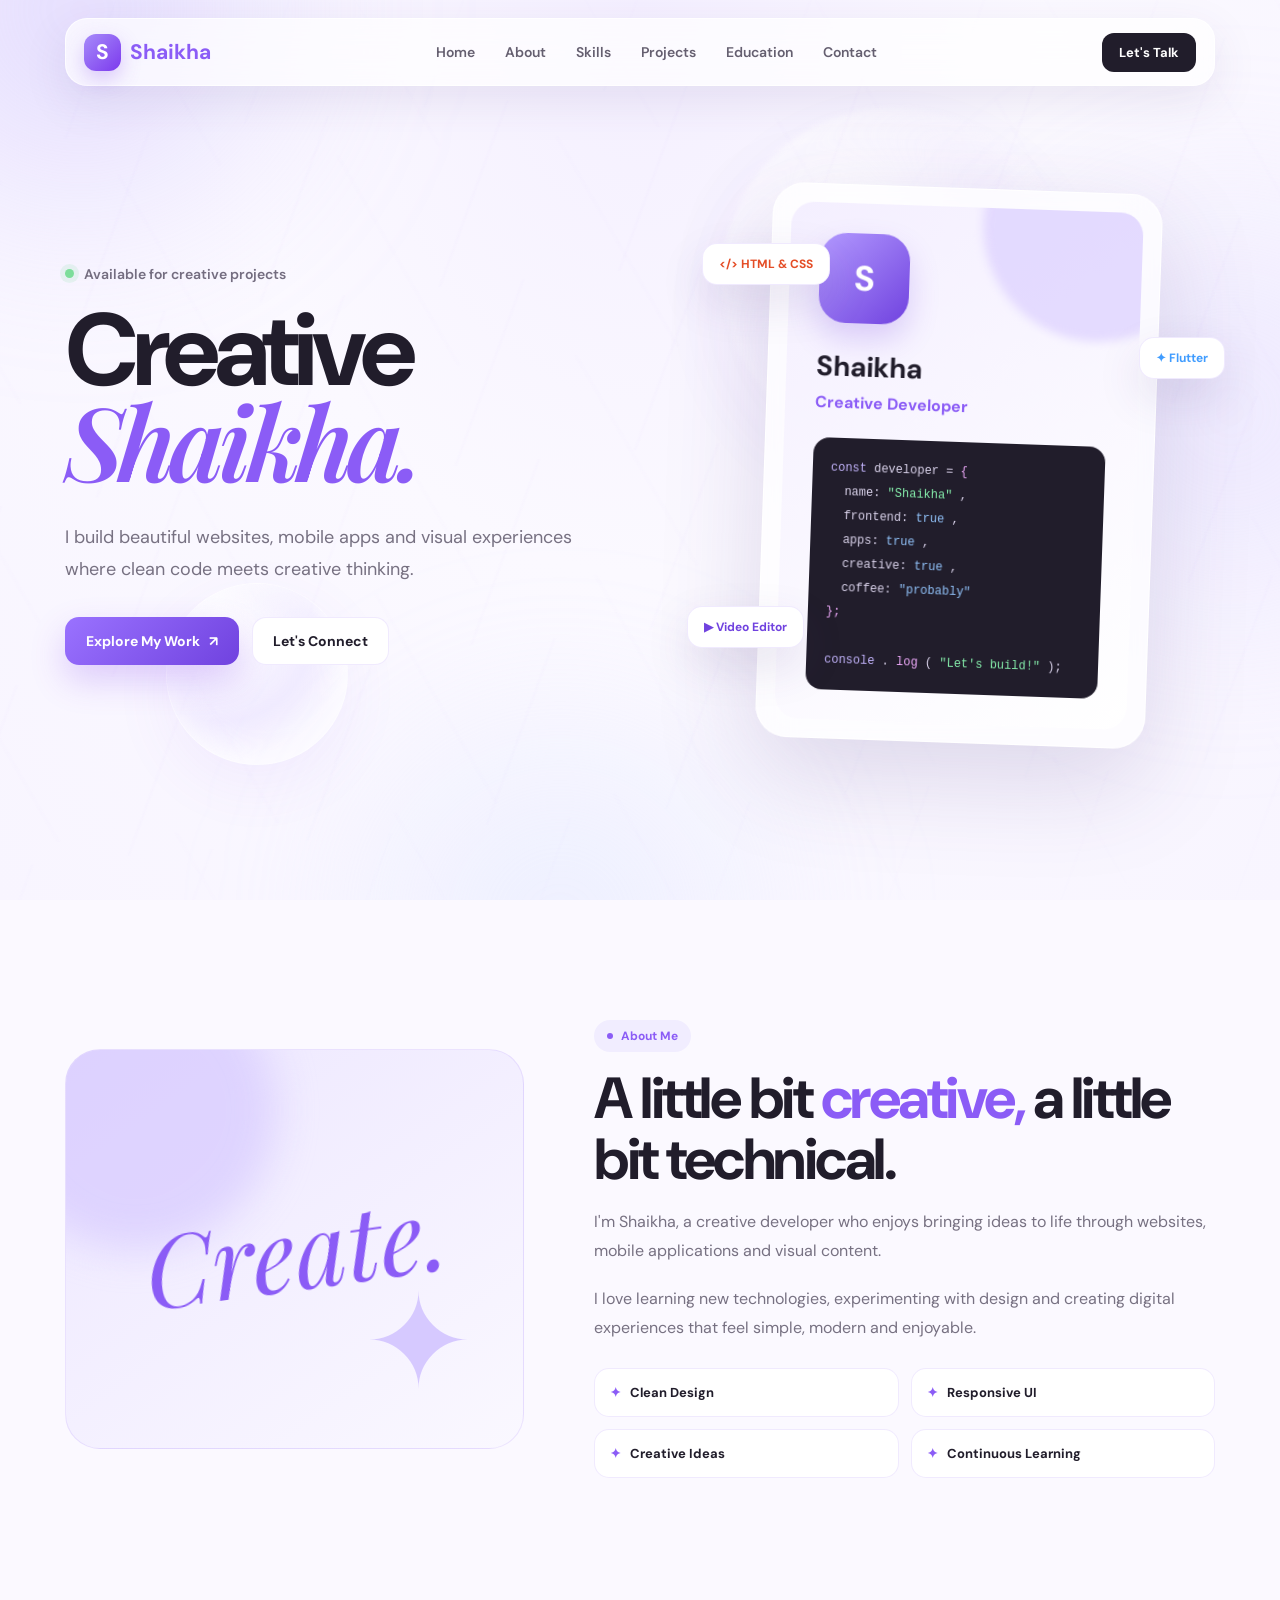
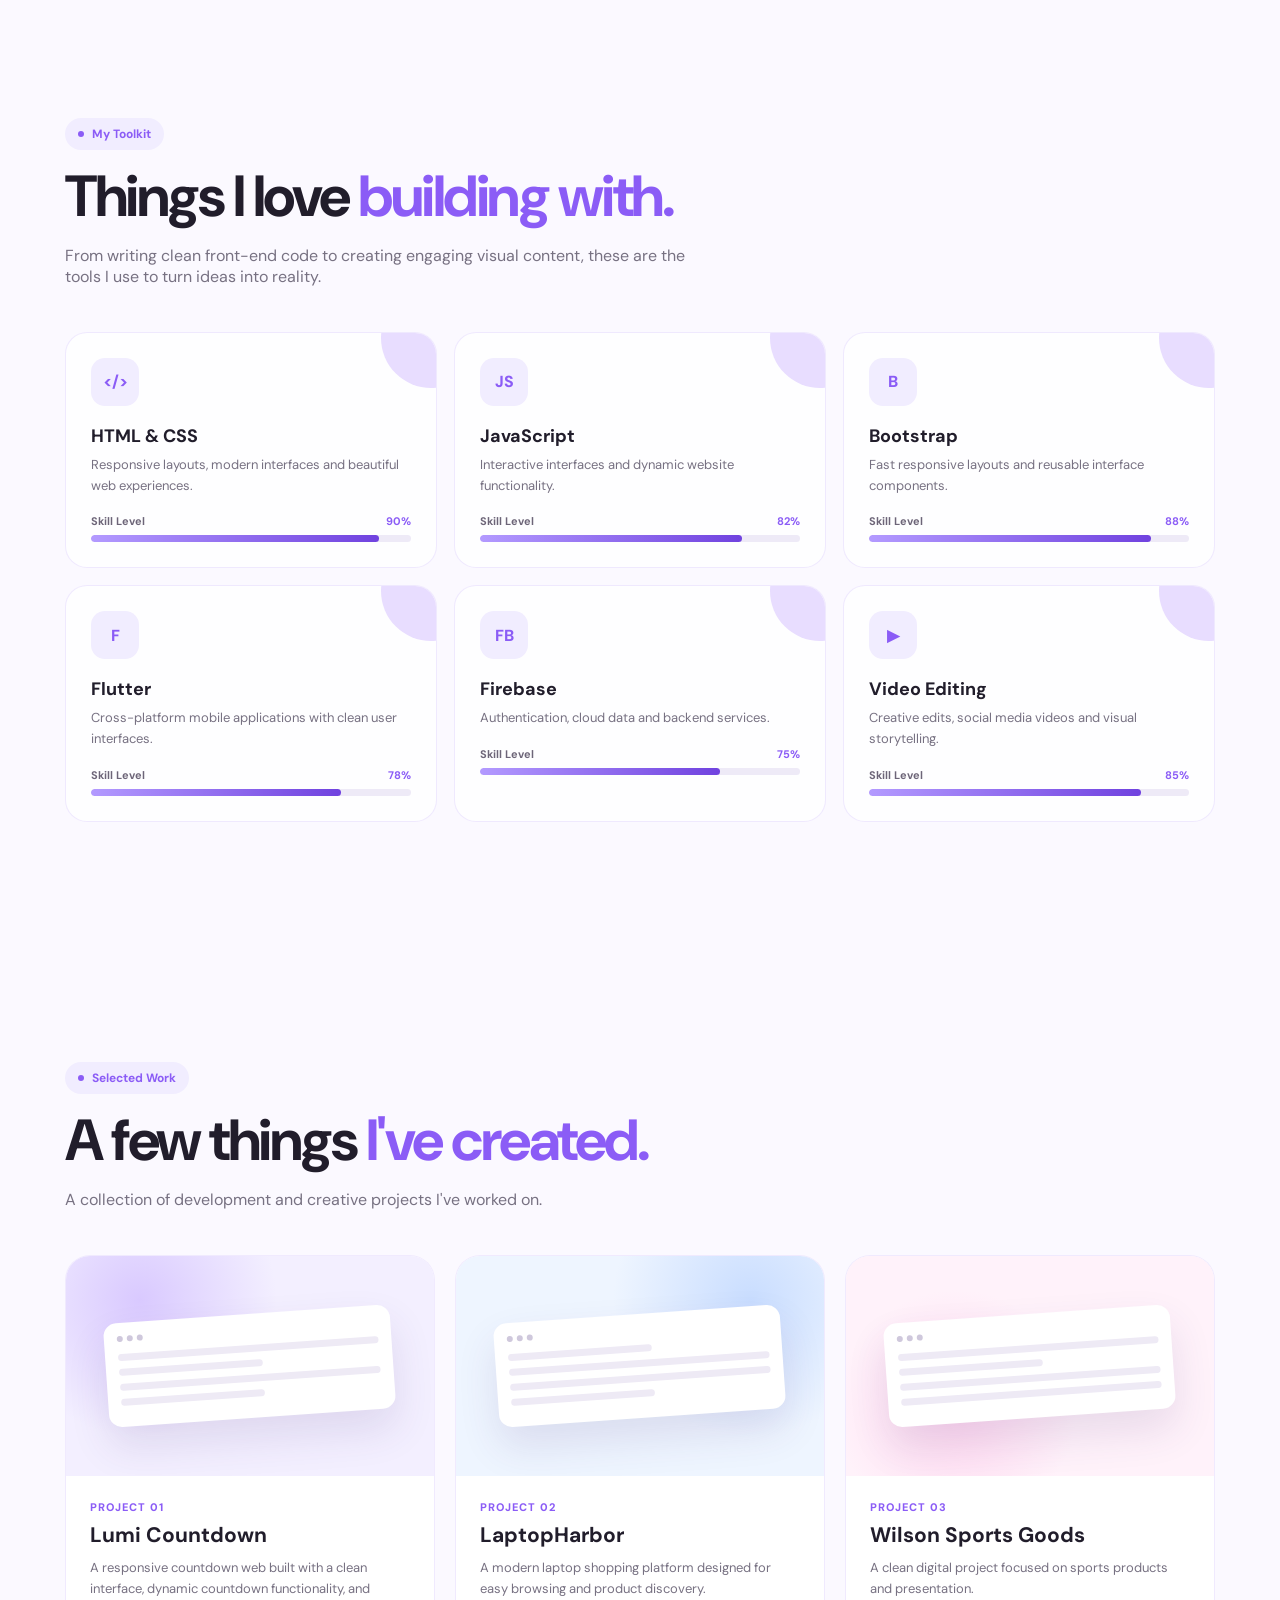
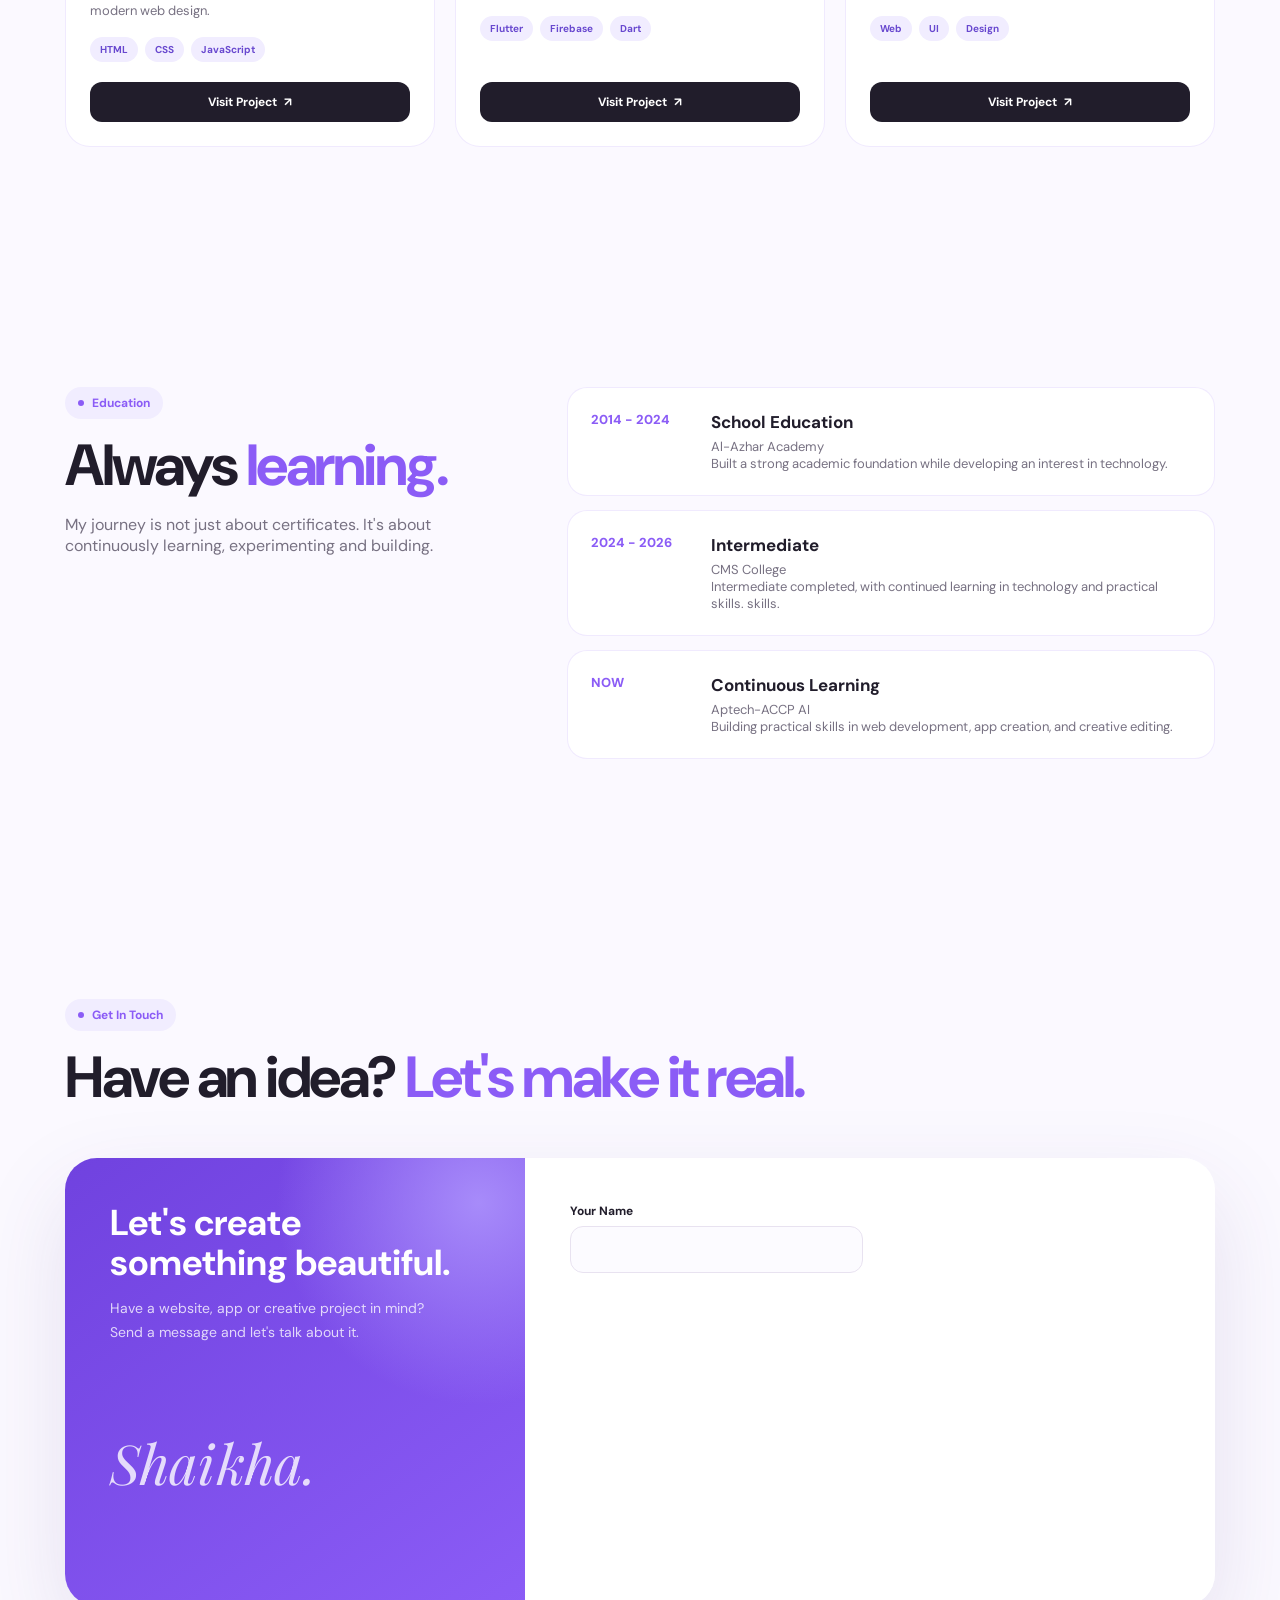
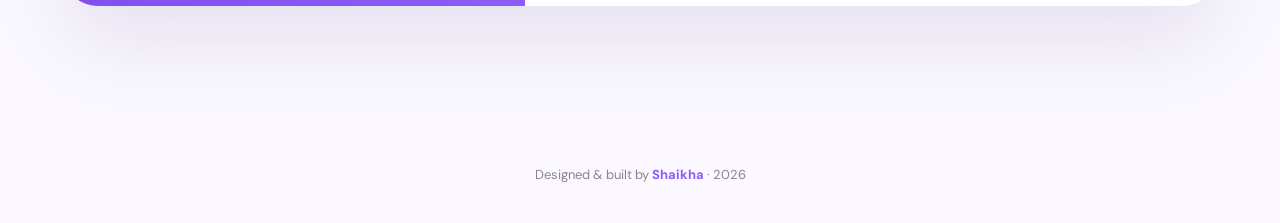
==== commit b04d24e6: "All files added and completed" ====
--- a/index.html
+++ b/index.html
@@ -1,2536 +1,2536 @@
-<!doctype html>
-<html lang="en">
-  <head>
-    <meta charset="UTF-8" />
-    <meta name="viewport" content="width=device-width, initial-scale=1.0" />
-
-    <title>Shaikha | Creative Developer</title>
-
-    <link rel="preconnect" href="https://fonts.googleapis.com" />
-    <link rel="preconnect" href="https://fonts.gstatic.com" crossorigin />
-
-    <link
-      href="https://fonts.googleapis.com/css2?family=DM+Sans:wght@400;500;600;700&family=Playfair+Display:ital,wght@0,600;0,700;1,600&display=swap"
-      rel="stylesheet"
-    />
-
-    <style>
-      /* =====================================================
-       RESET
-    ===================================================== */
-
-      * {
-        margin: 0;
-        padding: 0;
-        box-sizing: border-box;
-      }
-
-      html {
-        scroll-behavior: smooth;
-      }
-
-      body {
-        font-family: "DM Sans", sans-serif;
-        color: #211d2b;
-        background: #fbf9ff;
-        overflow-x: hidden;
-      }
-
-      a {
-        text-decoration: none;
-        color: inherit;
-      }
-
-      button,
-      input,
-      textarea {
-        font-family: inherit;
-      }
-
-      /* =====================================================
-       VARIABLES
-    ===================================================== */
-
-      :root {
-        --purple: #8b5cf6;
-        --purple-dark: #7042df;
-        --purple-light: #c4b5fd;
-
-        --lavender: #f1edff;
-        --lavender2: #e8ddff;
-
-        --white: #ffffff;
-
-        --text: #211d2b;
-        --muted: #777182;
-
-        --border: rgba(139, 92, 246, 0.13);
-
-        --shadow: 0 30px 80px rgba(91, 65, 145, 0.13);
-      }
-
-      /* =====================================================
-       BACKGROUND
-    ===================================================== */
-
-      .background {
-        position: fixed;
-        inset: 0;
-        z-index: -10;
-        overflow: hidden;
-
-        background: radial-gradient(
-          ellipse at 50% 0%,
-          #f4efff 0%,
-          #fbf9ff 45%,
-          #f8f5ff 100%
-        );
-      }
-
-      .glow {
-        position: absolute;
-        border-radius: 50%;
-        filter: blur(80px);
-        pointer-events: none;
-      }
-
-      .glow1 {
-        width: 520px;
-        height: 520px;
-
-        background: radial-gradient(
-          circle,
-          rgba(196, 181, 253, 0.52),
-          rgba(196, 181, 253, 0.1) 60%,
-          transparent 75%
-        );
-
-        top: -250px;
-        left: -180px;
-
-        animation: backgroundFloat1 12s ease-in-out infinite;
-      }
-
-      .glow2 {
-        width: 500px;
-        height: 500px;
-
-        background: radial-gradient(
-          circle,
-          rgba(221, 214, 254, 0.55),
-          rgba(221, 214, 254, 0.12) 60%,
-          transparent 75%
-        );
-
-        right: -200px;
-        top: 18%;
-
-        animation: backgroundFloat2 15s ease-in-out infinite;
-      }
-
-      .glow3 {
-        width: 480px;
-        height: 480px;
-
-        background: radial-gradient(
-          circle,
-          rgba(216, 227, 255, 0.48),
-          rgba(216, 227, 255, 0.1) 60%,
-          transparent 75%
-        );
-
-        left: 25%;
-        bottom: -260px;
-
-        animation: backgroundFloat3 17s ease-in-out infinite;
-      }
-
-      .background::before {
-        content: "";
-        position: absolute;
-
-        width: 340px;
-        height: 340px;
-
-        right: 17%;
-        top: 12%;
-
-        border-radius: 50%;
-
-        background: radial-gradient(
-          circle at 35% 30%,
-          rgba(255, 255, 255, 0.95),
-          rgba(232, 221, 255, 0.32) 48%,
-          rgba(196, 181, 253, 0.1) 70%,
-          transparent 75%
-        );
-
-        filter: blur(2px);
-        opacity: 0.8;
-
-        box-shadow:
-          inset 0 0 60px rgba(255, 255, 255, 0.8),
-          0 30px 100px rgba(139, 92, 246, 0.06);
-
-        animation: bubbleFloat 14s ease-in-out infinite;
-      }
-
-      .background::after {
-        content: "";
-
-        position: absolute;
-
-        width: 180px;
-        height: 180px;
-
-        left: 13%;
-        bottom: 15%;
-
-        border-radius: 50%;
-
-        background: radial-gradient(
-          circle at 30% 25%,
-          rgba(255, 255, 255, 0.9),
-          rgba(216, 203, 255, 0.28) 50%,
-          transparent 72%
-        );
-
-        border: 1px solid rgba(255, 255, 255, 0.65);
-
-        box-shadow:
-          inset 0 0 35px rgba(255, 255, 255, 0.8),
-          0 20px 60px rgba(139, 92, 246, 0.07);
-
-        filter: blur(0.5px);
-
-        animation: bubbleFloat2 11s ease-in-out infinite;
-      }
-
-      .grid-bg {
-        position: absolute;
-        inset: -10%;
-
-        background-image:
-          linear-gradient(
-            115deg,
-            transparent 0%,
-            transparent 47%,
-            rgba(139, 92, 246, 0.035) 48%,
-            transparent 49%
-          ),
-          linear-gradient(
-            65deg,
-            transparent 0%,
-            transparent 47%,
-            rgba(139, 92, 246, 0.025) 48%,
-            transparent 49%
-          );
-
-        background-size:
-          180px 180px,
-          220px 220px;
-
-        opacity: 0.5;
-
-        mask-image: linear-gradient(
-          to bottom,
-          transparent,
-          black 20%,
-          black 80%,
-          transparent
-        );
-
-        transform: rotate(-5deg);
-      }
-
-      @keyframes backgroundFloat1 {
-        0%,
-        100% {
-          transform: translate3d(0, 0, 0) scale(1);
-        }
-
-        50% {
-          transform: translate3d(70px, 45px, 0) scale(1.08);
-        }
-      }
-
-      @keyframes backgroundFloat2 {
-        0%,
-        100% {
-          transform: translate3d(0, 0, 0) scale(1);
-        }
-
-        50% {
-          transform: translate3d(-55px, 50px, 0) scale(1.1);
-        }
-      }
-
-      @keyframes backgroundFloat3 {
-        0%,
-        100% {
-          transform: translate3d(0, 0, 0) scale(1);
-        }
-
-        50% {
-          transform: translate3d(35px, -45px, 0) scale(1.08);
-        }
-      }
-
-      @keyframes bubbleFloat {
-        0%,
-        100% {
-          transform: translate(0, 0);
-        }
-
-        50% {
-          transform: translate(-35px, 30px);
-        }
-      }
-
-      @keyframes bubbleFloat2 {
-        0%,
-        100% {
-          transform: translate(0, 0);
-        }
-
-        50% {
-          transform: translate(30px, -25px);
-        }
-      }
-
-      /* =====================================================
-       NAVBAR
-    ===================================================== */
-
-      header {
-        position: fixed;
-        top: 18px;
-        left: 0;
-        width: 100%;
-        z-index: 999;
-      }
-
-      .navbar {
-        width: min(1150px, 92%);
-        margin: auto;
-
-        height: 68px;
-
-        display: flex;
-        align-items: center;
-        justify-content: space-between;
-
-        padding: 0 18px;
-
-        border: 1px solid rgba(255, 255, 255, 0.8);
-
-        background: rgba(255, 255, 255, 0.68);
-
-        backdrop-filter: blur(20px);
-
-        border-radius: 22px;
-
-        box-shadow: 0 15px 45px rgba(80, 60, 130, 0.1);
-      }
-
-      .logo {
-        display: flex;
-        align-items: center;
-        gap: 9px;
-
-        font-size: 21px;
-        font-weight: 700;
-      }
-
-      .logo-circle {
-        width: 37px;
-        height: 37px;
-
-        display: grid;
-        place-items: center;
-
-        color: white;
-
-        background: linear-gradient(135deg, #a78bfa, #7c3aed);
-
-        border-radius: 12px;
-
-        box-shadow: 0 8px 20px rgba(124, 58, 237, 0.25);
-      }
-
-      .logo span {
-        color: var(--purple);
-      }
-
-      .nav-links {
-        display: flex;
-        gap: 30px;
-        align-items: center;
-      }
-
-      .nav-links a {
-        font-size: 14px;
-        font-weight: 600;
-        color: #655f70;
-
-        transition: 0.25s;
-      }
-
-      .nav-links a:hover {
-        color: var(--purple);
-      }
-
-      .nav-btn {
-        padding: 11px 17px;
-
-        background: #211d2b;
-        color: white;
-
-        border-radius: 12px;
-
-        font-size: 13px;
-        font-weight: 700;
-
-        transition: 0.3s;
-      }
-
-      .nav-btn:hover {
-        background: var(--purple);
-        transform: translateY(-2px);
-      }
-
-      .menu {
-        display: none;
-
-        width: 43px;
-        height: 43px;
-
-        border: none;
-        border-radius: 13px;
-
-        background: var(--lavender);
-
-        color: var(--purple);
-
-        font-size: 21px;
-
-        cursor: pointer;
-      }
-
-      /* =====================================================
-       GENERAL
-    ===================================================== */
-
-      .container {
-        width: min(1150px, 92%);
-        margin: auto;
-      }
-
-      section {
-        padding: 120px 0;
-      }
-
-      .section-label {
-        display: inline-flex;
-        align-items: center;
-        gap: 8px;
-
-        padding: 8px 13px;
-
-        border-radius: 50px;
-
-        background: var(--lavender);
-
-        color: var(--purple);
-
-        font-size: 12px;
-        font-weight: 700;
-
-        margin-bottom: 16px;
-      }
-
-      .section-label::before {
-        content: "";
-
-        width: 6px;
-        height: 6px;
-
-        border-radius: 50%;
-
-        background: var(--purple);
-      }
-
-      .section-title {
-        font-size: clamp(38px, 5vw, 58px);
-
-        letter-spacing: -2.5px;
-
-        line-height: 1.05;
-
-        margin-bottom: 18px;
-      }
-
-      .section-description {
-        max-width: 620px;
-
-        color: var(--muted);
-
-        font-size: 16px;
-      }
-
-      /* =====================================================
-       HERO
-    ===================================================== */
-
-      .hero {
-        min-height: 100vh;
-
-        display: grid;
-
-        grid-template-columns: 1.05fr 0.95fr;
-
-        gap: 70px;
-
-        align-items: center;
-
-        padding-top: 150px;
-      }
-
-      .hero-left {
-        position: relative;
-      }
-
-      .hero-small {
-        display: flex;
-        align-items: center;
-        gap: 10px;
-
-        color: #746d80;
-
-        font-size: 14px;
-        font-weight: 600;
-
-        margin-bottom: 22px;
-      }
-
-      .status {
-        width: 9px;
-        height: 9px;
-
-        background: #7cdd9a;
-
-        border-radius: 50%;
-
-        box-shadow: 0 0 0 5px rgba(124, 221, 154, 0.15);
-      }
-
-      .hero h1 {
-        font-size: clamp(65px, 8vw, 110px);
-
-        line-height: 0.88;
-
-        letter-spacing: -6px;
-
-        margin-bottom: 30px;
-      }
-
-      .hero h1 .name {
-        color: var(--purple);
-
-        font-family: "Playfair Display", serif;
-
-        font-style: italic;
-
-        font-weight: 600;
-      }
-
-      .hero h1 .creative {
-        display: block;
-      }
-
-      .hero-text {
-        max-width: 560px;
-
-        color: var(--muted);
-
-        font-size: 18px;
-
-        line-height: 1.75;
-
-        margin-bottom: 32px;
-      }
-
-      .hero-buttons {
-        display: flex;
-        gap: 13px;
-
-        flex-wrap: wrap;
-      }
-
-      .primary-btn {
-        display: inline-flex;
-        align-items: center;
-        justify-content: center;
-        gap: 9px;
-
-        padding: 14px 21px;
-
-        color: white;
-
-        background: linear-gradient(135deg, #9a72ff, #7042df);
-
-        border-radius: 14px;
-
-        font-size: 14px;
-        font-weight: 700;
-
-        box-shadow: 0 15px 35px rgba(124, 58, 237, 0.23);
-
-        transition: 0.3s;
-      }
-
-      .primary-btn:hover {
-        transform: translateY(-4px);
-
-        box-shadow: 0 20px 45px rgba(124, 58, 237, 0.3);
-      }
-
-      .secondary-btn {
-        display: inline-flex;
-        align-items: center;
-
-        padding: 14px 20px;
-
-        background: white;
-
-        border: 1px solid var(--border);
-
-        border-radius: 14px;
-
-        font-size: 14px;
-        font-weight: 700;
-
-        transition: 0.3s;
-      }
-
-      .secondary-btn:hover {
-        transform: translateY(-4px);
-        border-color: #c8b7f7;
-      }
-
-      /* =====================================================
-       HERO CARD
-    ===================================================== */
-
-      .hero-right {
-        position: relative;
-
-        min-height: 520px;
-
-        display: flex;
-        align-items: center;
-        justify-content: center;
-      }
-
-      .profile-card {
-        width: 390px;
-        max-width: 100%;
-
-        padding: 18px;
-
-        background: rgba(255, 255, 255, 0.65);
-
-        border: 1px solid rgba(255, 255, 255, 0.9);
-
-        border-radius: 32px;
-
-        box-shadow: 0 35px 100px rgba(78, 55, 130, 0.17);
-
-        backdrop-filter: blur(18px);
-
-        transform: rotate(2deg);
-
-        position: relative;
-        z-index: 2;
-      }
-
-      .profile-inner {
-        background: linear-gradient(145deg, #f4efff, #ffffff);
-
-        border-radius: 23px;
-
-        padding: 30px;
-
-        min-height: 470px;
-
-        position: relative;
-
-        overflow: hidden;
-      }
-
-      .profile-inner::before {
-        content: "";
-
-        position: absolute;
-
-        width: 230px;
-        height: 230px;
-
-        background: #d9ccff;
-
-        border-radius: 50%;
-
-        top: -100px;
-        right: -70px;
-
-        filter: blur(5px);
-
-        opacity: 0.65;
-      }
-
-      .profile-avatar {
-        width: 90px;
-        height: 90px;
-
-        display: grid;
-        place-items: center;
-
-        border-radius: 27px;
-
-        color: white;
-
-        font-size: 35px;
-        font-weight: 700;
-
-        background: linear-gradient(135deg, #b39aff, #7042df);
-
-        box-shadow: 0 15px 30px rgba(112, 66, 223, 0.22);
-
-        margin-bottom: 25px;
-      }
-
-      .profile-inner h3 {
-        font-size: 28px;
-
-        margin-bottom: 7px;
-      }
-
-      .profile-role {
-        color: var(--purple);
-
-        font-weight: 700;
-
-        margin-bottom: 25px;
-      }
-
-      .code-lines {
-        padding: 18px;
-
-        border-radius: 16px;
-
-        background: #211d2b;
-
-        color: #dcd5ed;
-
-        font-family: monospace;
-
-        font-size: 12px;
-
-        line-height: 2;
-
-        overflow: hidden;
-      }
-
-      .code-purple {
-        color: #c4b5fd;
-      }
-
-      .code-green {
-        color: #86efac;
-      }
-
-      .code-pink {
-        color: #f0abfc;
-      }
-
-      .code-blue {
-        color: #93c5fd;
-      }
-
-      /* FLOATING BADGES */
-
-      .float-badge {
-        position: absolute;
-
-        z-index: 4;
-
-        padding: 12px 16px;
-
-        background: white;
-
-        border: 1px solid var(--border);
-
-        border-radius: 15px;
-
-        box-shadow: 0 18px 45px rgba(80, 55, 130, 0.13);
-
-        font-size: 12px;
-        font-weight: 700;
-
-        animation: float 5s ease-in-out infinite;
-      }
-
-      .badge-html {
-        top: 10%;
-        left: 0;
-        color: #e44d26;
-      }
-
-      .badge-flutter {
-        right: -10px;
-        top: 27%;
-        color: #3f9cff;
-
-        animation-delay: 1s;
-      }
-
-      .badge-video {
-        bottom: 17%;
-        left: -15px;
-        color: #7042df;
-
-        animation-delay: 2s;
-      }
-
-      @keyframes float {
-        0%,
-        100% {
-          transform: translateY(0);
-        }
-
-        50% {
-          transform: translateY(-13px);
-        }
-      }
-
-      /* =====================================================
-       ABOUT
-    ===================================================== */
-
-      .about-wrapper {
-        display: grid;
-
-        grid-template-columns: 0.85fr 1.15fr;
-
-        gap: 70px;
-
-        align-items: center;
-      }
-
-      .about-visual {
-        min-height: 400px;
-
-        border-radius: 35px;
-
-        position: relative;
-
-        background: linear-gradient(145deg, #ede7ff, #faf8ff);
-
-        border: 1px solid var(--border);
-
-        overflow: hidden;
-      }
-
-      .about-visual::before {
-        content: "";
-
-        position: absolute;
-
-        width: 280px;
-        height: 280px;
-
-        border-radius: 50%;
-
-        background: #cfc0ff;
-
-        filter: blur(20px);
-
-        top: -80px;
-        left: -70px;
-
-        opacity: 0.55;
-      }
-
-      .about-visual::after {
-        content: "✦";
-
-        position: absolute;
-
-        right: 50px;
-        bottom: 30px;
-
-        font-size: 130px;
-
-        color: #d6c9ff;
-
-        font-family: serif;
-      }
-
-      .about-center {
-        position: absolute;
-
-        inset: 0;
-
-        display: grid;
-
-        place-items: center;
-      }
-
-      .about-word {
-        font-size: 100px;
-
-        font-family: "Playfair Display", serif;
-
-        font-style: italic;
-
-        color: var(--purple);
-
-        transform: rotate(-8deg);
-      }
-
-      .about-content p {
-        color: var(--muted);
-
-        font-size: 16px;
-
-        line-height: 1.8;
-
-        margin-bottom: 20px;
-      }
-
-      .about-points {
-        display: grid;
-
-        grid-template-columns: 1fr 1fr;
-
-        gap: 12px;
-
-        margin-top: 25px;
-      }
-
-      .about-point {
-        padding: 15px;
-
-        background: white;
-
-        border: 1px solid var(--border);
-
-        border-radius: 15px;
-
-        font-size: 13px;
-
-        font-weight: 700;
-      }
-
-      .about-point span {
-        color: var(--purple);
-
-        margin-right: 6px;
-      }
-
-      /* =====================================================
-       SKILLS
-    ===================================================== */
-
-      .skills-grid {
-        display: grid;
-
-        grid-template-columns: repeat(3, 1fr);
-
-        gap: 17px;
-
-        margin-top: 45px;
-      }
-
-      .skill-card {
-        padding: 25px;
-
-        background: rgba(255, 255, 255, 0.75);
-
-        border: 1px solid var(--border);
-
-        border-radius: 22px;
-
-        transition: 0.35s;
-
-        position: relative;
-
-        overflow: hidden;
-      }
-
-      .skill-card::before {
-        content: "";
-
-        position: absolute;
-
-        width: 100px;
-        height: 100px;
-
-        border-radius: 50%;
-
-        background: #e8ddff;
-
-        right: -45px;
-        top: -45px;
-
-        transition: 0.3s;
-      }
-
-      .skill-card:hover {
-        transform: translateY(-7px);
-
-        box-shadow: 0 25px 60px rgba(80, 55, 130, 0.11);
-
-        border-color: #d4c4ff;
-      }
-
-      .skill-card:hover::before {
-        transform: scale(1.6);
-      }
-
-      .skill-icon {
-        width: 48px;
-        height: 48px;
-
-        display: grid;
-        place-items: center;
-
-        border-radius: 14px;
-
-        background: var(--lavender);
-
-        color: var(--purple);
-
-        font-weight: 800;
-
-        margin-bottom: 18px;
-
-        position: relative;
-        z-index: 1;
-      }
-
-      .skill-card h3 {
-        font-size: 18px;
-
-        margin-bottom: 7px;
-      }
-
-      .skill-card p {
-        color: var(--muted);
-
-        font-size: 13px;
-
-        line-height: 1.6;
-
-        margin-bottom: 18px;
-      }
-
-      /* SKILL PERCENTAGE */
-
-      .skill-progress {
-        position: relative;
-        z-index: 2;
-      }
-
-      .skill-progress-top {
-        display: flex;
-        justify-content: space-between;
-        align-items: center;
-
-        margin-bottom: 7px;
-
-        font-size: 11px;
-        font-weight: 700;
-        color: #6d6578;
-      }
-
-      .skill-percent {
-        color: var(--purple);
-      }
-
-      .progress-bar {
-        width: 100%;
-        height: 7px;
-
-        background: #eeeaf7;
-
-        border-radius: 50px;
-
-        overflow: hidden;
-      }
-
-      .progress-fill {
-        height: 100%;
-
-        width: 0;
-
-        background: linear-gradient(90deg, #b39aff, #7042df);
-
-        border-radius: 50px;
-
-        transition: width 1.5s cubic-bezier(0.2, 0.8, 0.2, 1);
-      }
-
-      .skill-card.show .progress-fill {
-        width: var(--skill-width);
-      }
-
-      /* =====================================================
-       PROJECTS
-    ===================================================== */
-
-      .projects-grid {
-        display: grid;
-
-        grid-template-columns: repeat(3, 1fr);
-
-        gap: 20px;
-
-        margin-top: 45px;
-      }
-
-      .project-card {
-        background: white;
-
-        border: 1px solid var(--border);
-
-        border-radius: 25px;
-
-        overflow: hidden;
-
-        transition: 0.35s;
-
-        display: flex;
-        flex-direction: column;
-      }
-
-      .project-card:hover {
-        transform: translateY(-8px);
-
-        box-shadow: 0 30px 70px rgba(80, 55, 130, 0.13);
-      }
-
-      .project-preview {
-        height: 220px;
-
-        position: relative;
-
-        overflow: hidden;
-
-        display: flex;
-
-        align-items: center;
-
-        justify-content: center;
-      }
-
-      .project-one {
-        background:
-          radial-gradient(circle at 20% 20%, #d9c9ff, transparent 40%), #f3efff;
-      }
-
-      .project-two {
-        background:
-          radial-gradient(circle at 80% 20%, #c9ddff, transparent 40%), #eef5ff;
-      }
-
-      .project-three {
-        background:
-          radial-gradient(circle at 30% 70%, #ffd8f0, transparent 40%), #fff2fa;
-      }
-
-      .mock-window {
-        width: 78%;
-
-        background: white;
-
-        border-radius: 13px;
-
-        padding: 13px;
-
-        box-shadow: 0 20px 40px rgba(70, 50, 120, 0.12);
-
-        transform: rotate(-4deg);
-
-        transition: 0.35s;
-      }
-
-      .project-card:hover .mock-window {
-        transform: rotate(0deg) scale(1.04);
-      }
-
-      .mock-top {
-        display: flex;
-
-        gap: 4px;
-
-        margin-bottom: 12px;
-      }
-
-      .mock-dot {
-        width: 6px;
-        height: 6px;
-
-        border-radius: 50%;
-
-        background: #cfc8dc;
-      }
-
-      .mock-line {
-        height: 7px;
-
-        border-radius: 20px;
-
-        background: #eeeaf5;
-
-        margin: 8px 0;
-      }
-
-      .mock-line.short {
-        width: 55%;
-      }
-
-      .project-info {
-        padding: 24px;
-
-        display: flex;
-        flex-direction: column;
-
-        flex: 1;
-      }
-
-      .project-number {
-        color: var(--purple);
-
-        font-size: 11px;
-
-        font-weight: 800;
-
-        letter-spacing: 1px;
-
-        margin-bottom: 7px;
-      }
-
-      .project-info h3 {
-        font-size: 21px;
-
-        margin-bottom: 8px;
-      }
-
-      .project-info p {
-        color: var(--muted);
-
-        font-size: 13px;
-
-        line-height: 1.65;
-
-        margin-bottom: 16px;
-      }
-
-      .tags {
-        display: flex;
-
-        gap: 7px;
-
-        flex-wrap: wrap;
-
-        margin-bottom: 20px;
-      }
-
-      .tag {
-        padding: 6px 10px;
-
-        background: var(--lavender);
-
-        color: #6848cf;
-
-        border-radius: 50px;
-
-        font-size: 10px;
-
-        font-weight: 700;
-      }
-
-      /* VISIT PROJECT BUTTON */
-
-      .project-link {
-        display: inline-flex;
-        align-items: center;
-        justify-content: center;
-        gap: 7px;
-
-        width: 100%;
-
-        padding: 12px 15px;
-
-        margin-top: auto;
-
-        border-radius: 12px;
-
-        background: #211d2b;
-
-        color: white;
-
-        font-size: 12px;
-        font-weight: 700;
-
-        transition: 0.3s;
-      }
-
-      .project-link:hover {
-        background: var(--purple);
-
-        transform: translateY(-2px);
-
-        box-shadow: 0 12px 25px rgba(124, 58, 237, 0.2);
-      }
-
-      /* =====================================================
-       EDUCATION
-    ===================================================== */
-
-      .education {
-        display: grid;
-
-        grid-template-columns: 0.8fr 1.2fr;
-
-        gap: 70px;
-
-        align-items: start;
-      }
-
-      .education-list {
-        display: grid;
-
-        gap: 14px;
-      }
-
-      .edu-item {
-        padding: 23px;
-
-        background: white;
-
-        border: 1px solid var(--border);
-
-        border-radius: 20px;
-
-        display: grid;
-
-        grid-template-columns: 100px 1fr;
-
-        gap: 20px;
-
-        transition: 0.3s;
-      }
-
-      .edu-item:hover {
-        transform: translateX(5px);
-
-        box-shadow: 0 15px 40px rgba(80, 55, 130, 0.08);
-      }
-
-      .edu-year {
-        color: var(--purple);
-
-        font-weight: 800;
-
-        font-size: 13px;
-      }
-
-      .edu-item h3 {
-        font-size: 17px;
-
-        margin-bottom: 5px;
-      }
-
-      .edu-item p {
-        color: var(--muted);
-
-        font-size: 13px;
-      }
-
-      /* =====================================================
-       CONTACT
-    ===================================================== */
-
-      .contact-box {
-        margin-top: 50px;
-
-        display: grid;
-
-        grid-template-columns: 0.8fr 1.2fr;
-
-        border-radius: 32px;
-
-        overflow: hidden;
-
-        box-shadow: 0 35px 90px rgba(80, 55, 130, 0.13);
-      }
-
-      .contact-left {
-        padding: 45px;
-
-        color: white;
-
-        background:
-          radial-gradient(circle at 90% 10%, #a78bfa, transparent 35%),
-          linear-gradient(145deg, #7042df, #8b5cf6);
-      }
-
-      .contact-left h3 {
-        font-size: 36px;
-
-        line-height: 1.1;
-
-        margin-bottom: 15px;
-      }
-
-      .contact-left p {
-        color: rgba(255, 255, 255, 0.78);
-
-        font-size: 14px;
-
-        line-height: 1.7;
-
-        max-width: 350px;
-      }
-
-      .contact-decoration {
-        margin-top: 80px;
-
-        font-family: "Playfair Display", serif;
-
-        font-style: italic;
-
-        font-size: 55px;
-
-        opacity: 0.8;
-      }
-
-      .contact-right {
-        background: white;
-
-        padding: 45px;
-      }
-
-      .form-grid {
-        display: grid;
-
-        grid-template-columns: 1fr 1fr;
-
-        gap: 15px;
-      }
-
-      .field {
-        margin-bottom: 4px;
-      }
-
-      .field.full {
-        grid-column: 1/-1;
-      }
-
-      .field label {
-        display: block;
-
-        font-size: 12px;
-
-        font-weight: 700;
-
-        margin-bottom: 7px;
-      }
-
-      .field input,
-      .field textarea {
-        width: 100%;
-
-        padding: 14px;
-
-        border: 1px solid #e8e2f0;
-
-        background: #fcfbff;
-
-        border-radius: 13px;
-
-        outline: none;
-
-        transition: 0.25s;
-      }
-
-      .field input:focus,
-      .field textarea:focus {
-        border-color: var(--purple-light);
-
-        box-shadow: 0 0 0 4px rgba(139, 92, 246, 0.08);
-      }
-
-      .field textarea {
-        min-height: 140px;
-
-        resize: vertical;
-      }
-
-      .form-message {
-        margin-top: 12px;
-
-        font-size: 13px;
-
-        color: #7042df;
-
-        min-height: 20px;
-      }
-
-      /* =====================================================
-       FOOTER
-    ===================================================== */
-
-      footer {
-        padding: 40px 0;
-
-        text-align: center;
-
-        color: #8a8394;
-
-        font-size: 13px;
-      }
-
-      footer strong {
-        color: var(--purple);
-      }
-
-      /* =====================================================
-       REVEAL
-    ===================================================== */
-
-      .reveal {
-        opacity: 0;
-
-        transform: translateY(25px);
-
-        transition:
-          opacity 0.8s ease,
-          transform 0.8s ease;
-      }
-
-      .reveal.show {
-        opacity: 1;
-
-        transform: translateY(0);
-      }
-
-      /* =====================================================
-       RESPONSIVE
-    ===================================================== */
-
-      @media (max-width: 950px) {
-        .nav-links {
-          display: none;
-
-          position: absolute;
-
-          top: 78px;
-          left: 0;
-          right: 0;
-
-          padding: 15px;
-
-          flex-direction: column;
-
-          align-items: stretch;
-
-          gap: 4px;
-
-          background: rgba(255, 255, 255, 0.96);
-
-          border: 1px solid var(--border);
-
-          border-radius: 20px;
-
-          box-shadow: 0 25px 60px rgba(70, 50, 120, 0.12);
-        }
-
-        .nav-links.active {
-          display: flex;
-        }
-
-        .nav-links a {
-          padding: 13px;
-
-          border-radius: 10px;
-        }
-
-        .nav-links a:hover {
-          background: var(--lavender);
-        }
-
-        .nav-btn {
-          display: none;
-        }
-
-        .menu {
-          display: block;
-        }
-
-        .hero {
-          grid-template-columns: 1fr;
-
-          padding-top: 145px;
-        }
-
-        .hero-right {
-          min-height: 480px;
-        }
-
-        .about-wrapper,
-        .education,
-        .contact-box {
-          grid-template-columns: 1fr;
-        }
-
-        .about-visual {
-          min-height: 350px;
-        }
-
-        .skills-grid,
-        .projects-grid {
-          grid-template-columns: 1fr 1fr;
-        }
-      }
-
-      @media (max-width: 650px) {
-        section {
-          padding: 85px 0;
-        }
-
-        .hero h1 {
-          font-size: 58px;
-
-          letter-spacing: -4px;
-        }
-
-        .hero-text {
-          font-size: 16px;
-        }
-
-        .hero-right {
-          min-height: 430px;
-        }
-
-        .profile-card {
-          width: 330px;
-        }
-
-        .profile-inner {
-          min-height: 390px;
-
-          padding: 24px;
-        }
-
-        .float-badge {
-          transform: scale(0.85);
-        }
-
-        .badge-html {
-          left: -5px;
-        }
-
-        .badge-flutter {
-          right: -5px;
-        }
-
-        .skills-grid,
-        .projects-grid {
-          grid-template-columns: 1fr;
-        }
-
-        .about-points {
-          grid-template-columns: 1fr;
-        }
-
-        .edu-item {
-          grid-template-columns: 1fr;
-
-          gap: 7px;
-        }
-
-        .contact-left,
-        .contact-right {
-          padding: 30px;
-        }
-
-        .form-grid {
-          grid-template-columns: 1fr;
-        }
-
-        .field.full {
-          grid-column: auto;
-        }
-      }
-
-      @media (max-width: 420px) {
-        .hero h1 {
-          font-size: 49px;
-        }
-
-        .profile-card {
-          width: 290px;
-        }
-
-        .profile-inner {
-          min-height: 360px;
-        }
-
-        .about-word {
-          font-size: 75px;
-        }
-      }
-    </style>
-  </head>
-
-  <body>
-    <!-- =====================================================
-       BACKGROUND
-  ===================================================== -->
-
-    <div class="background">
-      <div class="glow glow1"></div>
-      <div class="glow glow2"></div>
-      <div class="glow glow3"></div>
-
-      <div class="grid-bg"></div>
-    </div>
-
-    <!-- =====================================================
-       NAVBAR
-  ===================================================== -->
-
-    <header>
-      <nav class="navbar">
-        <a href="#home" class="logo">
-          <div class="logo-circle">S</div>
-          <span>Shaikha</span>
-        </a>
-
-        <div class="nav-links" id="navLinks">
-          <a href="#home">Home</a>
-          <a href="#about">About</a>
-          <a href="#skills">Skills</a>
-          <a href="#projects">Projects</a>
-          <a href="#education">Education</a>
-          <a href="#contact">Contact</a>
-        </div>
-
-        <a href="#contact" class="nav-btn"> Let's Talk </a>
-
-        <button class="menu" id="menu">☰</button>
-      </nav>
-    </header>
-
-    <!-- =====================================================
-       HERO
-  ===================================================== -->
-
-    <section class="hero container" id="home">
-      <div class="hero-left reveal">
-        <div class="hero-small">
-          <span class="status"></span>
-          Available for creative projects
-        </div>
-
-        <h1>
-          Creative
-
-          <span class="creative">
-            <span class="name"> Shaikha. </span>
-          </span>
-        </h1>
-
-        <p class="hero-text">
-          I build beautiful websites, mobile apps and visual experiences where
-          clean code meets creative thinking.
-        </p>
-
-        <div class="hero-buttons">
-          <a href="#projects" class="primary-btn">
-            Explore My Work
-            <span>↗</span>
-          </a>
-
-          <a href="#contact" class="secondary-btn"> Let's Connect </a>
-        </div>
-      </div>
-
-      <!-- HERO CARD -->
-
-      <div class="hero-right reveal">
-        <div class="float-badge badge-html">&lt;/&gt; HTML & CSS</div>
-
-        <div class="float-badge badge-flutter">✦ Flutter</div>
-
-        <div class="float-badge badge-video">▶ Video Editor</div>
-
-        <div class="profile-card">
-          <div class="profile-inner">
-            <div class="profile-avatar">S</div>
-
-            <h3>Shaikha</h3>
-
-            <div class="profile-role">Creative Developer</div>
-
-            <div class="code-lines">
-              <div>
-                <span class="code-purple">const</span>
-                developer =
-                <span class="code-pink">{</span>
-              </div>
-
-              <div>
-                &nbsp;&nbsp;name:
-                <span class="code-green"> "Shaikha" </span>,
-              </div>
-
-              <div>
-                &nbsp;&nbsp;frontend:
-                <span class="code-blue"> true </span>,
-              </div>
-
-              <div>
-                &nbsp;&nbsp;apps:
-                <span class="code-blue"> true </span>,
-              </div>
-
-              <div>
-                &nbsp;&nbsp;creative:
-                <span class="code-blue"> true </span>,
-              </div>
-
-              <div>
-                &nbsp;&nbsp;coffee:
-                <span class="code-blue"> "probably" </span>
-              </div>
-
-              <div>
-                <span class="code-pink"> }; </span>
-              </div>
-
-              <br />
-
-              <div>
-                <span class="code-purple"> console </span>.
-
-                <span class="code-pink"> log </span>(
-
-                <span class="code-green"> "Let's build!" </span>
-
-                );
-              </div>
-            </div>
-          </div>
-        </div>
-      </div>
-    </section>
-
-    <!-- =====================================================
-       ABOUT
-  ===================================================== -->
-
-    <section id="about">
-      <div class="container">
-        <div class="about-wrapper">
-          <div class="about-visual reveal">
-            <div class="about-center">
-              <div class="about-word">Create.</div>
-            </div>
-          </div>
-
-          <div class="about-content reveal">
-            <div class="section-label">About Me</div>
-
-            <h2 class="section-title">
-              A little bit
-
-              <span style="color: #8b5cf6"> creative, </span>
-
-              a little bit technical.
-            </h2>
-
-            <p>
-              I'm Shaikha, a creative developer who enjoys bringing ideas to
-              life through websites, mobile applications and visual content.
-            </p>
-
-            <p>
-              I love learning new technologies, experimenting with design and
-              creating digital experiences that feel simple, modern and
-              enjoyable.
-            </p>
-
-            <div class="about-points">
-              <div class="about-point">
-                <span>✦</span>
-                Clean Design
-              </div>
-
-              <div class="about-point">
-                <span>✦</span>
-                Responsive UI
-              </div>
-
-              <div class="about-point">
-                <span>✦</span>
-                Creative Ideas
-              </div>
-
-              <div class="about-point">
-                <span>✦</span>
-                Continuous Learning
-              </div>
-            </div>
-          </div>
-        </div>
-      </div>
-    </section>
-
-    <!-- =====================================================
-       SKILLS
-  ===================================================== -->
-
-    <section id="skills">
-      <div class="container">
-        <div class="section-label reveal">My Toolkit</div>
-
-        <h2 class="section-title reveal">
-          Things I love
-
-          <span style="color: #8b5cf6"> building with. </span>
-        </h2>
-
-        <p class="section-description reveal">
-          From writing clean front-end code to creating engaging visual content,
-          these are the tools I use to turn ideas into reality.
-        </p>
-
-        <div class="skills-grid">
-          <!-- HTML -->
-
-          <div class="skill-card reveal">
-            <div class="skill-icon">&lt;/&gt;</div>
-
-            <h3>HTML & CSS</h3>
-
-            <p>
-              Responsive layouts, modern interfaces and beautiful web
-              experiences.
-            </p>
-
-            <div class="skill-progress">
-              <div class="skill-progress-top">
-                <span>Skill Level</span>
-                <span class="skill-percent">90%</span>
-              </div>
-
-              <div class="progress-bar">
-                <div class="progress-fill" style="--skill-width: 90%"></div>
-              </div>
-            </div>
-          </div>
-
-          <!-- JAVASCRIPT -->
-
-          <div class="skill-card reveal">
-            <div class="skill-icon">JS</div>
-
-            <h3>JavaScript</h3>
-
-            <p>Interactive interfaces and dynamic website functionality.</p>
-
-            <div class="skill-progress">
-              <div class="skill-progress-top">
-                <span>Skill Level</span>
-                <span class="skill-percent">82%</span>
-              </div>
-
-              <div class="progress-bar">
-                <div class="progress-fill" style="--skill-width: 82%"></div>
-              </div>
-            </div>
-          </div>
-
-          <!-- BOOTSTRAP -->
-
-          <div class="skill-card reveal">
-            <div class="skill-icon">B</div>
-
-            <h3>Bootstrap</h3>
-
-            <p>Fast responsive layouts and reusable interface components.</p>
-
-            <div class="skill-progress">
-              <div class="skill-progress-top">
-                <span>Skill Level</span>
-                <span class="skill-percent">88%</span>
-              </div>
-
-              <div class="progress-bar">
-                <div class="progress-fill" style="--skill-width: 88%"></div>
-              </div>
-            </div>
-          </div>
-
-          <!-- FLUTTER -->
-
-          <div class="skill-card reveal">
-            <div class="skill-icon">F</div>
-
-            <h3>Flutter</h3>
-
-            <p>
-              Cross-platform mobile applications with clean user interfaces.
-            </p>
-
-            <div class="skill-progress">
-              <div class="skill-progress-top">
-                <span>Skill Level</span>
-                <span class="skill-percent">78%</span>
-              </div>
-
-              <div class="progress-bar">
-                <div class="progress-fill" style="--skill-width: 78%"></div>
-              </div>
-            </div>
-          </div>
-
-          <!-- FIREBASE -->
-
-          <div class="skill-card reveal">
-            <div class="skill-icon">FB</div>
-
-            <h3>Firebase</h3>
-
-            <p>Authentication, cloud data and backend services.</p>
-
-            <div class="skill-progress">
-              <div class="skill-progress-top">
-                <span>Skill Level</span>
-                <span class="skill-percent">75%</span>
-              </div>
-
-              <div class="progress-bar">
-                <div class="progress-fill" style="--skill-width: 75%"></div>
-              </div>
-            </div>
-          </div>
-
-          <!-- VIDEO EDITING -->
-
-          <div class="skill-card reveal">
-            <div class="skill-icon">▶</div>
-
-            <h3>Video Editing</h3>
-
-            <p>Creative edits, social media videos and visual storytelling.</p>
-
-            <div class="skill-progress">
-              <div class="skill-progress-top">
-                <span>Skill Level</span>
-                <span class="skill-percent">85%</span>
-              </div>
-
-              <div class="progress-bar">
-                <div class="progress-fill" style="--skill-width: 85%"></div>
-              </div>
-            </div>
-          </div>
-        </div>
-      </div>
-    </section>
-
-    <!-- =====================================================
-       PROJECTS
-  ===================================================== -->
-
-    <section id="projects">
-      <div class="container">
-        <div class="section-label reveal">Selected Work</div>
-
-        <h2 class="section-title reveal">
-          A few things
-
-          <span style="color: #8b5cf6"> I've created. </span>
-        </h2>
-
-        <p class="section-description reveal">
-          A collection of development and creative projects I've worked on.
-        </p>
-
-        <div class="projects-grid">
-          <!-- PROJECT 1 -->
-
-          <div class="project-card reveal">
-            <div class="project-preview project-one">
-              <div class="mock-window">
-                <div class="mock-top">
-                  <span class="mock-dot"></span>
-                  <span class="mock-dot"></span>
-                  <span class="mock-dot"></span>
-                </div>
-
-                <div class="mock-line"></div>
-                <div class="mock-line short"></div>
-                <div class="mock-line"></div>
-                <div class="mock-line short"></div>
-              </div>
-            </div>
-
-            <div class="project-info">
-              <div class="project-number">PROJECT 01</div>
-
-              <h3>Lumi Countdown</h3>
-
-              <p>
-                A responsive countdown web built with a clean interface, dynamic countdown functionality, and modern web design.
-              </p>
-
-              <div class="tags">
-                <span class="tag"> HTML </span>
-
-                <span class="tag"> CSS </span>
-
-                <span class="tag"> JavaScript </span>
-              </div>
-
-              <!-- CHANGE THIS URL -->
-
-              <a
-                href="lumi-countdown.netlify.app"
-                target="_blank"
-                rel="noopener noreferrer"
-                class="project-link"
-              >
-                Visit Project
-                <span>↗</span>
-              </a>
-            </div>
-          </div>
-
-          <!-- PROJECT 2 -->
-
-          <div class="project-card reveal">
-            <div class="project-preview project-two">
-              <div class="mock-window">
-                <div class="mock-top">
-                  <span class="mock-dot"></span>
-                  <span class="mock-dot"></span>
-                  <span class="mock-dot"></span>
-                </div>
-
-                <div class="mock-line short"></div>
-                <div class="mock-line"></div>
-                <div class="mock-line"></div>
-                <div class="mock-line short"></div>
-              </div>
-            </div>
-
-            <div class="project-info">
-              <div class="project-number">PROJECT 02</div>
-
-              <h3>LaptopHarbor</h3>
-
-              <p>
-                A modern laptop shopping platform designed for easy browsing and product discovery.
-              </p>
-
-              <div class="tags">
-                <span class="tag"> Flutter </span>
-
-                <span class="tag"> Firebase </span>
-
-                <span class="tag"> Dart </span>
-              </div>
-
-              <!-- CHANGE THIS URL -->
-
-              <a
-                href="https://laptopharbor2405e.web.app"
-                target="_blank"
-                rel="noopener noreferrer"
-                class="project-link"
-              >
-                Visit Project
-                <span>↗</span>
-              </a>
-            </div>
-          </div>
-
-          <!-- PROJECT 3 -->
-
-          <div class="project-card reveal">
-            <div class="project-preview project-three">
-              <div class="mock-window">
-                <div class="mock-top">
-                  <span class="mock-dot"></span>
-                  <span class="mock-dot"></span>
-                  <span class="mock-dot"></span>
-                </div>
-
-                <div class="mock-line"></div>
-                <div class="mock-line short"></div>
-                <div class="mock-line"></div>
-                <div class="mock-line"></div>
-              </div>
-            </div>
-
-            <div class="project-info">
-              <div class="project-number">PROJECT 03</div>
-
-              <h3>Wilson Sports Goods</h3>
-
-              <p>
-                A clean digital project focused on sports products and
-                presentation.
-              </p>
-
-              <div class="tags">
-                <span class="tag"> Web </span>
-
-                <span class="tag"> UI </span>
-
-                <span class="tag"> Design </span>
-              </div>
-
-              <!-- CHANGE THIS URL -->
-
-              <a
-                href="https://your-wilson-project-link.com"
-                target="_blank"
-                rel="noopener noreferrer"
-                class="project-link"
-              >
-                Visit Project
-                <span>↗</span>
-              </a>
-            </div>
-          </div>
-        </div>
-      </div>
-    </section>
-
-    <!-- =====================================================
-       EDUCATION
-  ===================================================== -->
-
-    <section id="education">
-      <div class="container">
-        <div class="education">
-          <div class="reveal">
-            <div class="section-label">Education</div>
-
-            <h2 class="section-title">
-              Always
-
-              <span style="color: #8b5cf6"> learning. </span>
-            </h2>
-
-            <p class="section-description">
-              My journey is not just about certificates. It's about continuously
-              learning, experimenting and building.
-            </p>
-          </div>
-
-          <div class="education-list">
-            <div class="edu-item reveal">
-              <div class="edu-year">2014 - 2024</div>
-
-              <div>
-                <h3>School Education</h3>
-
-                <p>
-                  Al-Azhar Academy <br />
-                  Built a strong academic foundation while developing an
-                  interest in technology.
-                </p>
-              </div>
-            </div>
-
-            <div class="edu-item reveal">
-              <div class="edu-year">2024 - 2026</div>
-
-              <div>
-                <h3>Intermediate</h3>
-
-                <p>
-                  CMS College <br />
-                  Intermediate completed, with continued learning in technology
-                  and practical skills. skills.
-                </p>
-              </div>
-            </div>
-
-            <div class="edu-item reveal">
-              <div class="edu-year">NOW</div>
-
-              <div>
-                <h3>Continuous Learning</h3>
-
-                <p>
-                  Aptech-ACCP AI
-                  <br> Building practical skills in web development,
-                  app creation, and creative editing.
-                </p>
-              </div>
-            </div>
-          </div>
-        </div>
-      </div>
-    </section>
-
-    <!-- =====================================================
-       CONTACT
-  ===================================================== -->
-
-    <section id="contact">
-      <div class="container">
-        <div class="section-label reveal">Get In Touch</div>
-
-        <h2 class="section-title reveal">
-          Have an idea?
-
-          <span style="color: #8b5cf6"> Let's make it real. </span>
-        </h2>
-
-        <div class="contact-box">
-          <div class="contact-left">
-            <h3>Let's create something beautiful.</h3>
-
-            <p>
-              Have a website, app or creative project in mind? Send a message
-              and let's talk about it.
-            </p>
-
-            <div class="contact-decoration">Shaikha.</div>
-          </div>
-
-          <div class="contact-right">
-            <!-- CONTACT FORM -->
-
-            <form id="contactForm">
-              <!-- IMPORTANT:
-                 Replace this with your existing Web3Forms access key.
-            -->
-
-              <input
-                type="hidden"
-                name="access_key"
-                value="YOUR_WEB3FORMS_ACCESS_KEY"
-              />
-
-              <input
-                type="hidden"
-                name="subject"
-                value="New Portfolio Message"
-              />
-
-              <input
-                type="hidden"
-                name="from_name"
-                value="Shaikha's Portfolio"
-              />
-
-              <div class="form-grid">
-                <div class="field">
-                  <label> Your Name </label>
-
-                  <input
-                    type="text"
-                    name="name"
-                    placeholder="Enter your name"
-                    required
-                  />
-                </div>
-
-                <div class="field">
-                  <label> Email </label>
-
-                  <input
-                    type="email"
-                    name="email"
-                    placeholder="you@example.com"
-                    required
-                  />
-                </div>
-
-                <div class="field full">
-                  <label> Message </label>
-
-                  <textarea
-                    name="message"
-                    placeholder="Tell me about your idea..."
-                    required
-                  ></textarea>
-                </div>
-
-                <div class="field full">
-                  <button
-                    type="submit"
-                    class="primary-btn"
-                    id="sendButton"
-                    style="border: 0; cursor: pointer; width: 100%"
-                  >
-                    Send Message ↗
-                  </button>
-
-                  <div id="formMessage" class="form-message"></div>
-                </div>
-              </div>
-            </form>
-          </div>
-        </div>
-      </div>
-    </section>
-
-    <!-- =====================================================
-       FOOTER
-  ===================================================== -->
-
-    <footer>
-      <div class="container">
-        Designed & built by
-
-        <strong> Shaikha </strong>
-
-        · 2026
-      </div>
-    </footer>
-
-    <!-- =====================================================
-       JAVASCRIPT
-  ===================================================== -->
-
-    <script>
-      /* =====================================================
-       MOBILE MENU
-    ===================================================== */
-
-      const menu = document.getElementById("menu");
-
-      const navLinks = document.getElementById("navLinks");
-
-      menu.addEventListener("click", () => {
-        navLinks.classList.toggle("active");
-
-        if (navLinks.classList.contains("active")) {
-          menu.innerHTML = "✕";
-        } else {
-          menu.innerHTML = "☰";
-        }
-      });
-
-      /* =====================================================
-       CLOSE MOBILE MENU
-    ===================================================== */
-
-      document.querySelectorAll(".nav-links a").forEach((link) => {
-        link.addEventListener("click", () => {
-          navLinks.classList.remove("active");
-
-          menu.innerHTML = "☰";
-        });
-      });
-
-      /* =====================================================
-       SCROLL REVEAL
-    ===================================================== */
-
-      const observer = new IntersectionObserver(
-        (entries) => {
-          entries.forEach((entry) => {
-            if (entry.isIntersecting) {
-              entry.target.classList.add("show");
-            }
-          });
-        },
-
-        {
-          threshold: 0.12,
-        },
-      );
-
-      document.querySelectorAll(".reveal").forEach((element) => {
-        observer.observe(element);
-      });
-
-      /* =====================================================
-       CONTACT FORM
-       WEB3FORMS + SUCCESS PAGE
-    ===================================================== */
-
-      const contactForm = document.getElementById("contactForm");
-
-      const sendButton = document.getElementById("sendButton");
-
-      const formMessage = document.getElementById("formMessage");
-
-      contactForm.addEventListener("submit", async (event) => {
-        event.preventDefault();
-
-        sendButton.disabled = true;
-
-        sendButton.style.opacity = "0.7";
-
-        sendButton.innerHTML = "Sending...";
-
-        formMessage.innerHTML = "";
-
-        const formData = new FormData(contactForm);
-
-        try {
-          const response = await fetch("https://api.web3forms.com/submit", {
-            method: "POST",
-            body: formData,
-          });
-
-          const data = await response.json();
-
-          if (data.success) {
-            /*
-            IMPORTANT:
-            success.html must be in the SAME folder
-            as index.html.
-          */
-
-            window.location.href = "./success.html";
-          } else {
-            sendButton.disabled = false;
-
-            sendButton.style.opacity = "1";
-
-            sendButton.innerHTML = "Send Message ↗";
-
-            formMessage.innerHTML =
-              data.message || "Something went wrong. Please try again.";
-          }
-        } catch (error) {
-          console.error(error);
-
-          sendButton.disabled = false;
-
-          sendButton.style.opacity = "1";
-
-          sendButton.innerHTML = "Send Message ↗";
-
-          formMessage.innerHTML =
-            "Unable to send message. Please check your internet connection.";
-        }
-      });
-    </script>
-  </body>
-</html>
+<!doctype html>
+<html lang="en">
+  <head>
+    <meta charset="UTF-8" />
+    <meta name="viewport" content="width=device-width, initial-scale=1.0" />
+
+    <title>Shaikha | Creative Developer</title>
+
+    <link rel="preconnect" href="https://fonts.googleapis.com" />
+    <link rel="preconnect" href="https://fonts.gstatic.com" crossorigin />
+
+    <link
+      href="https://fonts.googleapis.com/css2?family=DM+Sans:wght@400;500;600;700&family=Playfair+Display:ital,wght@0,600;0,700;1,600&display=swap"
+      rel="stylesheet"
+    />
+
+    <style>
+      /* =====================================================
+       RESET
+    ===================================================== */
+
+      * {
+        margin: 0;
+        padding: 0;
+        box-sizing: border-box;
+      }
+
+      html {
+        scroll-behavior: smooth;
+      }
+
+      body {
+        font-family: "DM Sans", sans-serif;
+        color: #211d2b;
+        background: #fbf9ff;
+        overflow-x: hidden;
+      }
+
+      a {
+        text-decoration: none;
+        color: inherit;
+      }
+
+      button,
+      input,
+      textarea {
+        font-family: inherit;
+      }
+
+      /* =====================================================
+       VARIABLES
+    ===================================================== */
+
+      :root {
+        --purple: #8b5cf6;
+        --purple-dark: #7042df;
+        --purple-light: #c4b5fd;
+
+        --lavender: #f1edff;
+        --lavender2: #e8ddff;
+
+        --white: #ffffff;
+
+        --text: #211d2b;
+        --muted: #777182;
+
+        --border: rgba(139, 92, 246, 0.13);
+
+        --shadow: 0 30px 80px rgba(91, 65, 145, 0.13);
+      }
+
+      /* =====================================================
+       BACKGROUND
+    ===================================================== */
+
+      .background {
+        position: fixed;
+        inset: 0;
+        z-index: -10;
+        overflow: hidden;
+
+        background: radial-gradient(
+          ellipse at 50% 0%,
+          #f4efff 0%,
+          #fbf9ff 45%,
+          #f8f5ff 100%
+        );
+      }
+
+      .glow {
+        position: absolute;
+        border-radius: 50%;
+        filter: blur(80px);
+        pointer-events: none;
+      }
+
+      .glow1 {
+        width: 520px;
+        height: 520px;
+
+        background: radial-gradient(
+          circle,
+          rgba(196, 181, 253, 0.52),
+          rgba(196, 181, 253, 0.1) 60%,
+          transparent 75%
+        );
+
+        top: -250px;
+        left: -180px;
+
+        animation: backgroundFloat1 12s ease-in-out infinite;
+      }
+
+      .glow2 {
+        width: 500px;
+        height: 500px;
+
+        background: radial-gradient(
+          circle,
+          rgba(221, 214, 254, 0.55),
+          rgba(221, 214, 254, 0.12) 60%,
+          transparent 75%
+        );
+
+        right: -200px;
+        top: 18%;
+
+        animation: backgroundFloat2 15s ease-in-out infinite;
+      }
+
+      .glow3 {
+        width: 480px;
+        height: 480px;
+
+        background: radial-gradient(
+          circle,
+          rgba(216, 227, 255, 0.48),
+          rgba(216, 227, 255, 0.1) 60%,
+          transparent 75%
+        );
+
+        left: 25%;
+        bottom: -260px;
+
+        animation: backgroundFloat3 17s ease-in-out infinite;
+      }
+
+      .background::before {
+        content: "";
+        position: absolute;
+
+        width: 340px;
+        height: 340px;
+
+        right: 17%;
+        top: 12%;
+
+        border-radius: 50%;
+
+        background: radial-gradient(
+          circle at 35% 30%,
+          rgba(255, 255, 255, 0.95),
+          rgba(232, 221, 255, 0.32) 48%,
+          rgba(196, 181, 253, 0.1) 70%,
+          transparent 75%
+        );
+
+        filter: blur(2px);
+        opacity: 0.8;
+
+        box-shadow:
+          inset 0 0 60px rgba(255, 255, 255, 0.8),
+          0 30px 100px rgba(139, 92, 246, 0.06);
+
+        animation: bubbleFloat 14s ease-in-out infinite;
+      }
+
+      .background::after {
+        content: "";
+
+        position: absolute;
+
+        width: 180px;
+        height: 180px;
+
+        left: 13%;
+        bottom: 15%;
+
+        border-radius: 50%;
+
+        background: radial-gradient(
+          circle at 30% 25%,
+          rgba(255, 255, 255, 0.9),
+          rgba(216, 203, 255, 0.28) 50%,
+          transparent 72%
+        );
+
+        border: 1px solid rgba(255, 255, 255, 0.65);
+
+        box-shadow:
+          inset 0 0 35px rgba(255, 255, 255, 0.8),
+          0 20px 60px rgba(139, 92, 246, 0.07);
+
+        filter: blur(0.5px);
+
+        animation: bubbleFloat2 11s ease-in-out infinite;
+      }
+
+      .grid-bg {
+        position: absolute;
+        inset: -10%;
+
+        background-image:
+          linear-gradient(
+            115deg,
+            transparent 0%,
+            transparent 47%,
+            rgba(139, 92, 246, 0.035) 48%,
+            transparent 49%
+          ),
+          linear-gradient(
+            65deg,
+            transparent 0%,
+            transparent 47%,
+            rgba(139, 92, 246, 0.025) 48%,
+            transparent 49%
+          );
+
+        background-size:
+          180px 180px,
+          220px 220px;
+
+        opacity: 0.5;
+
+        mask-image: linear-gradient(
+          to bottom,
+          transparent,
+          black 20%,
+          black 80%,
+          transparent
+        );
+
+        transform: rotate(-5deg);
+      }
+
+      @keyframes backgroundFloat1 {
+        0%,
+        100% {
+          transform: translate3d(0, 0, 0) scale(1);
+        }
+
+        50% {
+          transform: translate3d(70px, 45px, 0) scale(1.08);
+        }
+      }
+
+      @keyframes backgroundFloat2 {
+        0%,
+        100% {
+          transform: translate3d(0, 0, 0) scale(1);
+        }
+
+        50% {
+          transform: translate3d(-55px, 50px, 0) scale(1.1);
+        }
+      }
+
+      @keyframes backgroundFloat3 {
+        0%,
+        100% {
+          transform: translate3d(0, 0, 0) scale(1);
+        }
+
+        50% {
+          transform: translate3d(35px, -45px, 0) scale(1.08);
+        }
+      }
+
+      @keyframes bubbleFloat {
+        0%,
+        100% {
+          transform: translate(0, 0);
+        }
+
+        50% {
+          transform: translate(-35px, 30px);
+        }
+      }
+
+      @keyframes bubbleFloat2 {
+        0%,
+        100% {
+          transform: translate(0, 0);
+        }
+
+        50% {
+          transform: translate(30px, -25px);
+        }
+      }
+
+      /* =====================================================
+       NAVBAR
+    ===================================================== */
+
+      header {
+        position: fixed;
+        top: 18px;
+        left: 0;
+        width: 100%;
+        z-index: 999;
+      }
+
+      .navbar {
+        width: min(1150px, 92%);
+        margin: auto;
+
+        height: 68px;
+
+        display: flex;
+        align-items: center;
+        justify-content: space-between;
+
+        padding: 0 18px;
+
+        border: 1px solid rgba(255, 255, 255, 0.8);
+
+        background: rgba(255, 255, 255, 0.68);
+
+        backdrop-filter: blur(20px);
+
+        border-radius: 22px;
+
+        box-shadow: 0 15px 45px rgba(80, 60, 130, 0.1);
+      }
+
+      .logo {
+        display: flex;
+        align-items: center;
+        gap: 9px;
+
+        font-size: 21px;
+        font-weight: 700;
+      }
+
+      .logo-circle {
+        width: 37px;
+        height: 37px;
+
+        display: grid;
+        place-items: center;
+
+        color: white;
+
+        background: linear-gradient(135deg, #a78bfa, #7c3aed);
+
+        border-radius: 12px;
+
+        box-shadow: 0 8px 20px rgba(124, 58, 237, 0.25);
+      }
+
+      .logo span {
+        color: var(--purple);
+      }
+
+      .nav-links {
+        display: flex;
+        gap: 30px;
+        align-items: center;
+      }
+
+      .nav-links a {
+        font-size: 14px;
+        font-weight: 600;
+        color: #655f70;
+
+        transition: 0.25s;
+      }
+
+      .nav-links a:hover {
+        color: var(--purple);
+      }
+
+      .nav-btn {
+        padding: 11px 17px;
+
+        background: #211d2b;
+        color: white;
+
+        border-radius: 12px;
+
+        font-size: 13px;
+        font-weight: 700;
+
+        transition: 0.3s;
+      }
+
+      .nav-btn:hover {
+        background: var(--purple);
+        transform: translateY(-2px);
+      }
+
+      .menu {
+        display: none;
+
+        width: 43px;
+        height: 43px;
+
+        border: none;
+        border-radius: 13px;
+
+        background: var(--lavender);
+
+        color: var(--purple);
+
+        font-size: 21px;
+
+        cursor: pointer;
+      }
+
+      /* =====================================================
+       GENERAL
+    ===================================================== */
+
+      .container {
+        width: min(1150px, 92%);
+        margin: auto;
+      }
+
+      section {
+        padding: 120px 0;
+      }
+
+      .section-label {
+        display: inline-flex;
+        align-items: center;
+        gap: 8px;
+
+        padding: 8px 13px;
+
+        border-radius: 50px;
+
+        background: var(--lavender);
+
+        color: var(--purple);
+
+        font-size: 12px;
+        font-weight: 700;
+
+        margin-bottom: 16px;
+      }
+
+      .section-label::before {
+        content: "";
+
+        width: 6px;
+        height: 6px;
+
+        border-radius: 50%;
+
+        background: var(--purple);
+      }
+
+      .section-title {
+        font-size: clamp(38px, 5vw, 58px);
+
+        letter-spacing: -2.5px;
+
+        line-height: 1.05;
+
+        margin-bottom: 18px;
+      }
+
+      .section-description {
+        max-width: 620px;
+
+        color: var(--muted);
+
+        font-size: 16px;
+      }
+
+      /* =====================================================
+       HERO
+    ===================================================== */
+
+      .hero {
+        min-height: 100vh;
+
+        display: grid;
+
+        grid-template-columns: 1.05fr 0.95fr;
+
+        gap: 70px;
+
+        align-items: center;
+
+        padding-top: 150px;
+      }
+
+      .hero-left {
+        position: relative;
+      }
+
+      .hero-small {
+        display: flex;
+        align-items: center;
+        gap: 10px;
+
+        color: #746d80;
+
+        font-size: 14px;
+        font-weight: 600;
+
+        margin-bottom: 22px;
+      }
+
+      .status {
+        width: 9px;
+        height: 9px;
+
+        background: #7cdd9a;
+
+        border-radius: 50%;
+
+        box-shadow: 0 0 0 5px rgba(124, 221, 154, 0.15);
+      }
+
+      .hero h1 {
+        font-size: clamp(65px, 8vw, 110px);
+
+        line-height: 0.88;
+
+        letter-spacing: -6px;
+
+        margin-bottom: 30px;
+      }
+
+      .hero h1 .name {
+        color: var(--purple);
+
+        font-family: "Playfair Display", serif;
+
+        font-style: italic;
+
+        font-weight: 600;
+      }
+
+      .hero h1 .creative {
+        display: block;
+      }
+
+      .hero-text {
+        max-width: 560px;
+
+        color: var(--muted);
+
+        font-size: 18px;
+
+        line-height: 1.75;
+
+        margin-bottom: 32px;
+      }
+
+      .hero-buttons {
+        display: flex;
+        gap: 13px;
+
+        flex-wrap: wrap;
+      }
+
+      .primary-btn {
+        display: inline-flex;
+        align-items: center;
+        justify-content: center;
+        gap: 9px;
+
+        padding: 14px 21px;
+
+        color: white;
+
+        background: linear-gradient(135deg, #9a72ff, #7042df);
+
+        border-radius: 14px;
+
+        font-size: 14px;
+        font-weight: 700;
+
+        box-shadow: 0 15px 35px rgba(124, 58, 237, 0.23);
+
+        transition: 0.3s;
+      }
+
+      .primary-btn:hover {
+        transform: translateY(-4px);
+
+        box-shadow: 0 20px 45px rgba(124, 58, 237, 0.3);
+      }
+
+      .secondary-btn {
+        display: inline-flex;
+        align-items: center;
+
+        padding: 14px 20px;
+
+        background: white;
+
+        border: 1px solid var(--border);
+
+        border-radius: 14px;
+
+        font-size: 14px;
+        font-weight: 700;
+
+        transition: 0.3s;
+      }
+
+      .secondary-btn:hover {
+        transform: translateY(-4px);
+        border-color: #c8b7f7;
+      }
+
+      /* =====================================================
+       HERO CARD
+    ===================================================== */
+
+      .hero-right {
+        position: relative;
+
+        min-height: 520px;
+
+        display: flex;
+        align-items: center;
+        justify-content: center;
+      }
+
+      .profile-card {
+        width: 390px;
+        max-width: 100%;
+
+        padding: 18px;
+
+        background: rgba(255, 255, 255, 0.65);
+
+        border: 1px solid rgba(255, 255, 255, 0.9);
+
+        border-radius: 32px;
+
+        box-shadow: 0 35px 100px rgba(78, 55, 130, 0.17);
+
+        backdrop-filter: blur(18px);
+
+        transform: rotate(2deg);
+
+        position: relative;
+        z-index: 2;
+      }
+
+      .profile-inner {
+        background: linear-gradient(145deg, #f4efff, #ffffff);
+
+        border-radius: 23px;
+
+        padding: 30px;
+
+        min-height: 470px;
+
+        position: relative;
+
+        overflow: hidden;
+      }
+
+      .profile-inner::before {
+        content: "";
+
+        position: absolute;
+
+        width: 230px;
+        height: 230px;
+
+        background: #d9ccff;
+
+        border-radius: 50%;
+
+        top: -100px;
+        right: -70px;
+
+        filter: blur(5px);
+
+        opacity: 0.65;
+      }
+
+      .profile-avatar {
+        width: 90px;
+        height: 90px;
+
+        display: grid;
+        place-items: center;
+
+        border-radius: 27px;
+
+        color: white;
+
+        font-size: 35px;
+        font-weight: 700;
+
+        background: linear-gradient(135deg, #b39aff, #7042df);
+
+        box-shadow: 0 15px 30px rgba(112, 66, 223, 0.22);
+
+        margin-bottom: 25px;
+      }
+
+      .profile-inner h3 {
+        font-size: 28px;
+
+        margin-bottom: 7px;
+      }
+
+      .profile-role {
+        color: var(--purple);
+
+        font-weight: 700;
+
+        margin-bottom: 25px;
+      }
+
+      .code-lines {
+        padding: 18px;
+
+        border-radius: 16px;
+
+        background: #211d2b;
+
+        color: #dcd5ed;
+
+        font-family: monospace;
+
+        font-size: 12px;
+
+        line-height: 2;
+
+        overflow: hidden;
+      }
+
+      .code-purple {
+        color: #c4b5fd;
+      }
+
+      .code-green {
+        color: #86efac;
+      }
+
+      .code-pink {
+        color: #f0abfc;
+      }
+
+      .code-blue {
+        color: #93c5fd;
+      }
+
+      /* FLOATING BADGES */
+
+      .float-badge {
+        position: absolute;
+
+        z-index: 4;
+
+        padding: 12px 16px;
+
+        background: white;
+
+        border: 1px solid var(--border);
+
+        border-radius: 15px;
+
+        box-shadow: 0 18px 45px rgba(80, 55, 130, 0.13);
+
+        font-size: 12px;
+        font-weight: 700;
+
+        animation: float 5s ease-in-out infinite;
+      }
+
+      .badge-html {
+        top: 10%;
+        left: 0;
+        color: #e44d26;
+      }
+
+      .badge-flutter {
+        right: -10px;
+        top: 27%;
+        color: #3f9cff;
+
+        animation-delay: 1s;
+      }
+
+      .badge-video {
+        bottom: 17%;
+        left: -15px;
+        color: #7042df;
+
+        animation-delay: 2s;
+      }
+
+      @keyframes float {
+        0%,
+        100% {
+          transform: translateY(0);
+        }
+
+        50% {
+          transform: translateY(-13px);
+        }
+      }
+
+      /* =====================================================
+       ABOUT
+    ===================================================== */
+
+      .about-wrapper {
+        display: grid;
+
+        grid-template-columns: 0.85fr 1.15fr;
+
+        gap: 70px;
+
+        align-items: center;
+      }
+
+      .about-visual {
+        min-height: 400px;
+
+        border-radius: 35px;
+
+        position: relative;
+
+        background: linear-gradient(145deg, #ede7ff, #faf8ff);
+
+        border: 1px solid var(--border);
+
+        overflow: hidden;
+      }
+
+      .about-visual::before {
+        content: "";
+
+        position: absolute;
+
+        width: 280px;
+        height: 280px;
+
+        border-radius: 50%;
+
+        background: #cfc0ff;
+
+        filter: blur(20px);
+
+        top: -80px;
+        left: -70px;
+
+        opacity: 0.55;
+      }
+
+      .about-visual::after {
+        content: "✦";
+
+        position: absolute;
+
+        right: 50px;
+        bottom: 30px;
+
+        font-size: 130px;
+
+        color: #d6c9ff;
+
+        font-family: serif;
+      }
+
+      .about-center {
+        position: absolute;
+
+        inset: 0;
+
+        display: grid;
+
+        place-items: center;
+      }
+
+      .about-word {
+        font-size: 100px;
+
+        font-family: "Playfair Display", serif;
+
+        font-style: italic;
+
+        color: var(--purple);
+
+        transform: rotate(-8deg);
+      }
+
+      .about-content p {
+        color: var(--muted);
+
+        font-size: 16px;
+
+        line-height: 1.8;
+
+        margin-bottom: 20px;
+      }
+
+      .about-points {
+        display: grid;
+
+        grid-template-columns: 1fr 1fr;
+
+        gap: 12px;
+
+        margin-top: 25px;
+      }
+
+      .about-point {
+        padding: 15px;
+
+        background: white;
+
+        border: 1px solid var(--border);
+
+        border-radius: 15px;
+
+        font-size: 13px;
+
+        font-weight: 700;
+      }
+
+      .about-point span {
+        color: var(--purple);
+
+        margin-right: 6px;
+      }
+
+      /* =====================================================
+       SKILLS
+    ===================================================== */
+
+      .skills-grid {
+        display: grid;
+
+        grid-template-columns: repeat(3, 1fr);
+
+        gap: 17px;
+
+        margin-top: 45px;
+      }
+
+      .skill-card {
+        padding: 25px;
+
+        background: rgba(255, 255, 255, 0.75);
+
+        border: 1px solid var(--border);
+
+        border-radius: 22px;
+
+        transition: 0.35s;
+
+        position: relative;
+
+        overflow: hidden;
+      }
+
+      .skill-card::before {
+        content: "";
+
+        position: absolute;
+
+        width: 100px;
+        height: 100px;
+
+        border-radius: 50%;
+
+        background: #e8ddff;
+
+        right: -45px;
+        top: -45px;
+
+        transition: 0.3s;
+      }
+
+      .skill-card:hover {
+        transform: translateY(-7px);
+
+        box-shadow: 0 25px 60px rgba(80, 55, 130, 0.11);
+
+        border-color: #d4c4ff;
+      }
+
+      .skill-card:hover::before {
+        transform: scale(1.6);
+      }
+
+      .skill-icon {
+        width: 48px;
+        height: 48px;
+
+        display: grid;
+        place-items: center;
+
+        border-radius: 14px;
+
+        background: var(--lavender);
+
+        color: var(--purple);
+
+        font-weight: 800;
+
+        margin-bottom: 18px;
+
+        position: relative;
+        z-index: 1;
+      }
+
+      .skill-card h3 {
+        font-size: 18px;
+
+        margin-bottom: 7px;
+      }
+
+      .skill-card p {
+        color: var(--muted);
+
+        font-size: 13px;
+
+        line-height: 1.6;
+
+        margin-bottom: 18px;
+      }
+
+      /* SKILL PERCENTAGE */
+
+      .skill-progress {
+        position: relative;
+        z-index: 2;
+      }
+
+      .skill-progress-top {
+        display: flex;
+        justify-content: space-between;
+        align-items: center;
+
+        margin-bottom: 7px;
+
+        font-size: 11px;
+        font-weight: 700;
+        color: #6d6578;
+      }
+
+      .skill-percent {
+        color: var(--purple);
+      }
+
+      .progress-bar {
+        width: 100%;
+        height: 7px;
+
+        background: #eeeaf7;
+
+        border-radius: 50px;
+
+        overflow: hidden;
+      }
+
+      .progress-fill {
+        height: 100%;
+
+        width: 0;
+
+        background: linear-gradient(90deg, #b39aff, #7042df);
+
+        border-radius: 50px;
+
+        transition: width 1.5s cubic-bezier(0.2, 0.8, 0.2, 1);
+      }
+
+      .skill-card.show .progress-fill {
+        width: var(--skill-width);
+      }
+
+      /* =====================================================
+       PROJECTS
+    ===================================================== */
+
+      .projects-grid {
+        display: grid;
+
+        grid-template-columns: repeat(3, 1fr);
+
+        gap: 20px;
+
+        margin-top: 45px;
+      }
+
+      .project-card {
+        background: white;
+
+        border: 1px solid var(--border);
+
+        border-radius: 25px;
+
+        overflow: hidden;
+
+        transition: 0.35s;
+
+        display: flex;
+        flex-direction: column;
+      }
+
+      .project-card:hover {
+        transform: translateY(-8px);
+
+        box-shadow: 0 30px 70px rgba(80, 55, 130, 0.13);
+      }
+
+      .project-preview {
+        height: 220px;
+
+        position: relative;
+
+        overflow: hidden;
+
+        display: flex;
+
+        align-items: center;
+
+        justify-content: center;
+      }
+
+      .project-one {
+        background:
+          radial-gradient(circle at 20% 20%, #d9c9ff, transparent 40%), #f3efff;
+      }
+
+      .project-two {
+        background:
+          radial-gradient(circle at 80% 20%, #c9ddff, transparent 40%), #eef5ff;
+      }
+
+      .project-three {
+        background:
+          radial-gradient(circle at 30% 70%, #ffd8f0, transparent 40%), #fff2fa;
+      }
+
+      .mock-window {
+        width: 78%;
+
+        background: white;
+
+        border-radius: 13px;
+
+        padding: 13px;
+
+        box-shadow: 0 20px 40px rgba(70, 50, 120, 0.12);
+
+        transform: rotate(-4deg);
+
+        transition: 0.35s;
+      }
+
+      .project-card:hover .mock-window {
+        transform: rotate(0deg) scale(1.04);
+      }
+
+      .mock-top {
+        display: flex;
+
+        gap: 4px;
+
+        margin-bottom: 12px;
+      }
+
+      .mock-dot {
+        width: 6px;
+        height: 6px;
+
+        border-radius: 50%;
+
+        background: #cfc8dc;
+      }
+
+      .mock-line {
+        height: 7px;
+
+        border-radius: 20px;
+
+        background: #eeeaf5;
+
+        margin: 8px 0;
+      }
+
+      .mock-line.short {
+        width: 55%;
+      }
+
+      .project-info {
+        padding: 24px;
+
+        display: flex;
+        flex-direction: column;
+
+        flex: 1;
+      }
+
+      .project-number {
+        color: var(--purple);
+
+        font-size: 11px;
+
+        font-weight: 800;
+
+        letter-spacing: 1px;
+
+        margin-bottom: 7px;
+      }
+
+      .project-info h3 {
+        font-size: 21px;
+
+        margin-bottom: 8px;
+      }
+
+      .project-info p {
+        color: var(--muted);
+
+        font-size: 13px;
+
+        line-height: 1.65;
+
+        margin-bottom: 16px;
+      }
+
+      .tags {
+        display: flex;
+
+        gap: 7px;
+
+        flex-wrap: wrap;
+
+        margin-bottom: 20px;
+      }
+
+      .tag {
+        padding: 6px 10px;
+
+        background: var(--lavender);
+
+        color: #6848cf;
+
+        border-radius: 50px;
+
+        font-size: 10px;
+
+        font-weight: 700;
+      }
+
+      /* VISIT PROJECT BUTTON */
+
+      .project-link {
+        display: inline-flex;
+        align-items: center;
+        justify-content: center;
+        gap: 7px;
+
+        width: 100%;
+
+        padding: 12px 15px;
+
+        margin-top: auto;
+
+        border-radius: 12px;
+
+        background: #211d2b;
+
+        color: white;
+
+        font-size: 12px;
+        font-weight: 700;
+
+        transition: 0.3s;
+      }
+
+      .project-link:hover {
+        background: var(--purple);
+
+        transform: translateY(-2px);
+
+        box-shadow: 0 12px 25px rgba(124, 58, 237, 0.2);
+      }
+
+      /* =====================================================
+       EDUCATION
+    ===================================================== */
+
+      .education {
+        display: grid;
+
+        grid-template-columns: 0.8fr 1.2fr;
+
+        gap: 70px;
+
+        align-items: start;
+      }
+
+      .education-list {
+        display: grid;
+
+        gap: 14px;
+      }
+
+      .edu-item {
+        padding: 23px;
+
+        background: white;
+
+        border: 1px solid var(--border);
+
+        border-radius: 20px;
+
+        display: grid;
+
+        grid-template-columns: 100px 1fr;
+
+        gap: 20px;
+
+        transition: 0.3s;
+      }
+
+      .edu-item:hover {
+        transform: translateX(5px);
+
+        box-shadow: 0 15px 40px rgba(80, 55, 130, 0.08);
+      }
+
+      .edu-year {
+        color: var(--purple);
+
+        font-weight: 800;
+
+        font-size: 13px;
+      }
+
+      .edu-item h3 {
+        font-size: 17px;
+
+        margin-bottom: 5px;
+      }
+
+      .edu-item p {
+        color: var(--muted);
+
+        font-size: 13px;
+      }
+
+      /* =====================================================
+       CONTACT
+    ===================================================== */
+
+      .contact-box {
+        margin-top: 50px;
+
+        display: grid;
+
+        grid-template-columns: 0.8fr 1.2fr;
+
+        border-radius: 32px;
+
+        overflow: hidden;
+
+        box-shadow: 0 35px 90px rgba(80, 55, 130, 0.13);
+      }
+
+      .contact-left {
+        padding: 45px;
+
+        color: white;
+
+        background:
+          radial-gradient(circle at 90% 10%, #a78bfa, transparent 35%),
+          linear-gradient(145deg, #7042df, #8b5cf6);
+      }
+
+      .contact-left h3 {
+        font-size: 36px;
+
+        line-height: 1.1;
+
+        margin-bottom: 15px;
+      }
+
+      .contact-left p {
+        color: rgba(255, 255, 255, 0.78);
+
+        font-size: 14px;
+
+        line-height: 1.7;
+
+        max-width: 350px;
+      }
+
+      .contact-decoration {
+        margin-top: 80px;
+
+        font-family: "Playfair Display", serif;
+
+        font-style: italic;
+
+        font-size: 55px;
+
+        opacity: 0.8;
+      }
+
+      .contact-right {
+        background: white;
+
+        padding: 45px;
+      }
+
+      .form-grid {
+        display: grid;
+
+        grid-template-columns: 1fr 1fr;
+
+        gap: 15px;
+      }
+
+      .field {
+        margin-bottom: 4px;
+      }
+
+      .field.full {
+        grid-column: 1/-1;
+      }
+
+      .field label {
+        display: block;
+
+        font-size: 12px;
+
+        font-weight: 700;
+
+        margin-bottom: 7px;
+      }
+
+      .field input,
+      .field textarea {
+        width: 100%;
+
+        padding: 14px;
+
+        border: 1px solid #e8e2f0;
+
+        background: #fcfbff;
+
+        border-radius: 13px;
+
+        outline: none;
+
+        transition: 0.25s;
+      }
+
+      .field input:focus,
+      .field textarea:focus {
+        border-color: var(--purple-light);
+
+        box-shadow: 0 0 0 4px rgba(139, 92, 246, 0.08);
+      }
+
+      .field textarea {
+        min-height: 140px;
+
+        resize: vertical;
+      }
+
+      .form-message {
+        margin-top: 12px;
+
+        font-size: 13px;
+
+        color: #7042df;
+
+        min-height: 20px;
+      }
+
+      /* =====================================================
+       FOOTER
+    ===================================================== */
+
+      footer {
+        padding: 40px 0;
+
+        text-align: center;
+
+        color: #8a8394;
+
+        font-size: 13px;
+      }
+
+      footer strong {
+        color: var(--purple);
+      }
+
+      /* =====================================================
+       REVEAL
+    ===================================================== */
+
+      .reveal {
+        opacity: 0;
+
+        transform: translateY(25px);
+
+        transition:
+          opacity 0.8s ease,
+          transform 0.8s ease;
+      }
+
+      .reveal.show {
+        opacity: 1;
+
+        transform: translateY(0);
+      }
+
+      /* =====================================================
+       RESPONSIVE
+    ===================================================== */
+
+      @media (max-width: 950px) {
+        .nav-links {
+          display: none;
+
+          position: absolute;
+
+          top: 78px;
+          left: 0;
+          right: 0;
+
+          padding: 15px;
+
+          flex-direction: column;
+
+          align-items: stretch;
+
+          gap: 4px;
+
+          background: rgba(255, 255, 255, 0.96);
+
+          border: 1px solid var(--border);
+
+          border-radius: 20px;
+
+          box-shadow: 0 25px 60px rgba(70, 50, 120, 0.12);
+        }
+
+        .nav-links.active {
+          display: flex;
+        }
+
+        .nav-links a {
+          padding: 13px;
+
+          border-radius: 10px;
+        }
+
+        .nav-links a:hover {
+          background: var(--lavender);
+        }
+
+        .nav-btn {
+          display: none;
+        }
+
+        .menu {
+          display: block;
+        }
+
+        .hero {
+          grid-template-columns: 1fr;
+
+          padding-top: 145px;
+        }
+
+        .hero-right {
+          min-height: 480px;
+        }
+
+        .about-wrapper,
+        .education,
+        .contact-box {
+          grid-template-columns: 1fr;
+        }
+
+        .about-visual {
+          min-height: 350px;
+        }
+
+        .skills-grid,
+        .projects-grid {
+          grid-template-columns: 1fr 1fr;
+        }
+      }
+
+      @media (max-width: 650px) {
+        section {
+          padding: 85px 0;
+        }
+
+        .hero h1 {
+          font-size: 58px;
+
+          letter-spacing: -4px;
+        }
+
+        .hero-text {
+          font-size: 16px;
+        }
+
+        .hero-right {
+          min-height: 430px;
+        }
+
+        .profile-card {
+          width: 330px;
+        }
+
+        .profile-inner {
+          min-height: 390px;
+
+          padding: 24px;
+        }
+
+        .float-badge {
+          transform: scale(0.85);
+        }
+
+        .badge-html {
+          left: -5px;
+        }
+
+        .badge-flutter {
+          right: -5px;
+        }
+
+        .skills-grid,
+        .projects-grid {
+          grid-template-columns: 1fr;
+        }
+
+        .about-points {
+          grid-template-columns: 1fr;
+        }
+
+        .edu-item {
+          grid-template-columns: 1fr;
+
+          gap: 7px;
+        }
+
+        .contact-left,
+        .contact-right {
+          padding: 30px;
+        }
+
+        .form-grid {
+          grid-template-columns: 1fr;
+        }
+
+        .field.full {
+          grid-column: auto;
+        }
+      }
+
+      @media (max-width: 420px) {
+        .hero h1 {
+          font-size: 49px;
+        }
+
+        .profile-card {
+          width: 290px;
+        }
+
+        .profile-inner {
+          min-height: 360px;
+        }
+
+        .about-word {
+          font-size: 75px;
+        }
+      }
+    </style>
+  </head>
+
+  <body>
+    <!-- =====================================================
+       BACKGROUND
+  ===================================================== -->
+
+    <div class="background">
+      <div class="glow glow1"></div>
+      <div class="glow glow2"></div>
+      <div class="glow glow3"></div>
+
+      <div class="grid-bg"></div>
+    </div>
+
+    <!-- =====================================================
+       NAVBAR
+  ===================================================== -->
+
+    <header>
+      <nav class="navbar">
+        <a href="#home" class="logo">
+          <div class="logo-circle">S</div>
+          <span>Shaikha</span>
+        </a>
+
+        <div class="nav-links" id="navLinks">
+          <a href="#home">Home</a>
+          <a href="#about">About</a>
+          <a href="#skills">Skills</a>
+          <a href="#projects">Projects</a>
+          <a href="#education">Education</a>
+          <a href="#contact">Contact</a>
+        </div>
+
+        <a href="#contact" class="nav-btn"> Let's Talk </a>
+
+        <button class="menu" id="menu">☰</button>
+      </nav>
+    </header>
+
+    <!-- =====================================================
+       HERO
+  ===================================================== -->
+
+    <section class="hero container" id="home">
+      <div class="hero-left reveal">
+        <div class="hero-small">
+          <span class="status"></span>
+          Available for creative projects
+        </div>
+
+        <h1>
+          Creative
+
+          <span class="creative">
+            <span class="name"> Shaikha. </span>
+          </span>
+        </h1>
+
+        <p class="hero-text">
+          I build beautiful websites, mobile apps and visual experiences where
+          clean code meets creative thinking.
+        </p>
+
+        <div class="hero-buttons">
+          <a href="#projects" class="primary-btn">
+            Explore My Work
+            <span>↗</span>
+          </a>
+
+          <a href="#contact" class="secondary-btn"> Let's Connect </a>
+        </div>
+      </div>
+
+      <!-- HERO CARD -->
+
+      <div class="hero-right reveal">
+        <div class="float-badge badge-html">&lt;/&gt; HTML & CSS</div>
+
+        <div class="float-badge badge-flutter">✦ Flutter</div>
+
+        <div class="float-badge badge-video">▶ Video Editor</div>
+
+        <div class="profile-card">
+          <div class="profile-inner">
+            <div class="profile-avatar">S</div>
+
+            <h3>Shaikha</h3>
+
+            <div class="profile-role">Creative Developer</div>
+
+            <div class="code-lines">
+              <div>
+                <span class="code-purple">const</span>
+                developer =
+                <span class="code-pink">{</span>
+              </div>
+
+              <div>
+                &nbsp;&nbsp;name:
+                <span class="code-green"> "Shaikha" </span>,
+              </div>
+
+              <div>
+                &nbsp;&nbsp;frontend:
+                <span class="code-blue"> true </span>,
+              </div>
+
+              <div>
+                &nbsp;&nbsp;apps:
+                <span class="code-blue"> true </span>,
+              </div>
+
+              <div>
+                &nbsp;&nbsp;creative:
+                <span class="code-blue"> true </span>,
+              </div>
+
+              <div>
+                &nbsp;&nbsp;coffee:
+                <span class="code-blue"> "probably" </span>
+              </div>
+
+              <div>
+                <span class="code-pink"> }; </span>
+              </div>
+
+              <br />
+
+              <div>
+                <span class="code-purple"> console </span>.
+
+                <span class="code-pink"> log </span>(
+
+                <span class="code-green"> "Let's build!" </span>
+
+                );
+              </div>
+            </div>
+          </div>
+        </div>
+      </div>
+    </section>
+
+    <!-- =====================================================
+       ABOUT
+  ===================================================== -->
+
+    <section id="about">
+      <div class="container">
+        <div class="about-wrapper">
+          <div class="about-visual reveal">
+            <div class="about-center">
+              <div class="about-word">Create.</div>
+            </div>
+          </div>
+
+          <div class="about-content reveal">
+            <div class="section-label">About Me</div>
+
+            <h2 class="section-title">
+              A little bit
+
+              <span style="color: #8b5cf6"> creative, </span>
+
+              a little bit technical.
+            </h2>
+
+            <p>
+              I'm Shaikha, a creative developer who enjoys bringing ideas to
+              life through websites, mobile applications and visual content.
+            </p>
+
+            <p>
+              I love learning new technologies, experimenting with design and
+              creating digital experiences that feel simple, modern and
+              enjoyable.
+            </p>
+
+            <div class="about-points">
+              <div class="about-point">
+                <span>✦</span>
+                Clean Design
+              </div>
+
+              <div class="about-point">
+                <span>✦</span>
+                Responsive UI
+              </div>
+
+              <div class="about-point">
+                <span>✦</span>
+                Creative Ideas
+              </div>
+
+              <div class="about-point">
+                <span>✦</span>
+                Continuous Learning
+              </div>
+            </div>
+          </div>
+        </div>
+      </div>
+    </section>
+
+    <!-- =====================================================
+       SKILLS
+  ===================================================== -->
+
+    <section id="skills">
+      <div class="container">
+        <div class="section-label reveal">My Toolkit</div>
+
+        <h2 class="section-title reveal">
+          Things I love
+
+          <span style="color: #8b5cf6"> building with. </span>
+        </h2>
+
+        <p class="section-description reveal">
+          From writing clean front-end code to creating engaging visual content,
+          these are the tools I use to turn ideas into reality.
+        </p>
+
+        <div class="skills-grid">
+          <!-- HTML -->
+
+          <div class="skill-card reveal">
+            <div class="skill-icon">&lt;/&gt;</div>
+
+            <h3>HTML & CSS</h3>
+
+            <p>
+              Responsive layouts, modern interfaces and beautiful web
+              experiences.
+            </p>
+
+            <div class="skill-progress">
+              <div class="skill-progress-top">
+                <span>Skill Level</span>
+                <span class="skill-percent">90%</span>
+              </div>
+
+              <div class="progress-bar">
+                <div class="progress-fill" style="--skill-width: 90%"></div>
+              </div>
+            </div>
+          </div>
+
+          <!-- JAVASCRIPT -->
+
+          <div class="skill-card reveal">
+            <div class="skill-icon">JS</div>
+
+            <h3>JavaScript</h3>
+
+            <p>Interactive interfaces and dynamic website functionality.</p>
+
+            <div class="skill-progress">
+              <div class="skill-progress-top">
+                <span>Skill Level</span>
+                <span class="skill-percent">82%</span>
+              </div>
+
+              <div class="progress-bar">
+                <div class="progress-fill" style="--skill-width: 82%"></div>
+              </div>
+            </div>
+          </div>
+
+          <!-- BOOTSTRAP -->
+
+          <div class="skill-card reveal">
+            <div class="skill-icon">B</div>
+
+            <h3>Bootstrap</h3>
+
+            <p>Fast responsive layouts and reusable interface components.</p>
+
+            <div class="skill-progress">
+              <div class="skill-progress-top">
+                <span>Skill Level</span>
+                <span class="skill-percent">88%</span>
+              </div>
+
+              <div class="progress-bar">
+                <div class="progress-fill" style="--skill-width: 88%"></div>
+              </div>
+            </div>
+          </div>
+
+          <!-- FLUTTER -->
+
+          <div class="skill-card reveal">
+            <div class="skill-icon">F</div>
+
+            <h3>Flutter</h3>
+
+            <p>
+              Cross-platform mobile applications with clean user interfaces.
+            </p>
+
+            <div class="skill-progress">
+              <div class="skill-progress-top">
+                <span>Skill Level</span>
+                <span class="skill-percent">78%</span>
+              </div>
+
+              <div class="progress-bar">
+                <div class="progress-fill" style="--skill-width: 78%"></div>
+              </div>
+            </div>
+          </div>
+
+          <!-- FIREBASE -->
+
+          <div class="skill-card reveal">
+            <div class="skill-icon">FB</div>
+
+            <h3>Firebase</h3>
+
+            <p>Authentication, cloud data and backend services.</p>
+
+            <div class="skill-progress">
+              <div class="skill-progress-top">
+                <span>Skill Level</span>
+                <span class="skill-percent">75%</span>
+              </div>
+
+              <div class="progress-bar">
+                <div class="progress-fill" style="--skill-width: 75%"></div>
+              </div>
+            </div>
+          </div>
+
+          <!-- VIDEO EDITING -->
+
+          <div class="skill-card reveal">
+            <div class="skill-icon">▶</div>
+
+            <h3>Video Editing</h3>
+
+            <p>Creative edits, social media videos and visual storytelling.</p>
+
+            <div class="skill-progress">
+              <div class="skill-progress-top">
+                <span>Skill Level</span>
+                <span class="skill-percent">85%</span>
+              </div>
+
+              <div class="progress-bar">
+                <div class="progress-fill" style="--skill-width: 85%"></div>
+              </div>
+            </div>
+          </div>
+        </div>
+      </div>
+    </section>
+
+    <!-- =====================================================
+       PROJECTS
+  ===================================================== -->
+
+    <section id="projects">
+      <div class="container">
+        <div class="section-label reveal">Selected Work</div>
+
+        <h2 class="section-title reveal">
+          A few things
+
+          <span style="color: #8b5cf6"> I've created. </span>
+        </h2>
+
+        <p class="section-description reveal">
+          A collection of development and creative projects I've worked on.
+        </p>
+
+        <div class="projects-grid">
+          <!-- PROJECT 1 -->
+
+          <div class="project-card reveal">
+            <div class="project-preview project-one">
+              <div class="mock-window">
+                <div class="mock-top">
+                  <span class="mock-dot"></span>
+                  <span class="mock-dot"></span>
+                  <span class="mock-dot"></span>
+                </div>
+
+                <div class="mock-line"></div>
+                <div class="mock-line short"></div>
+                <div class="mock-line"></div>
+                <div class="mock-line short"></div>
+              </div>
+            </div>
+
+            <div class="project-info">
+              <div class="project-number">PROJECT 01</div>
+
+              <h3>Lumi Countdown</h3>
+
+              <p>
+                A responsive countdown web built with a clean interface, dynamic countdown functionality, and modern web design.
+              </p>
+
+              <div class="tags">
+                <span class="tag"> HTML </span>
+
+                <span class="tag"> CSS </span>
+
+                <span class="tag"> JavaScript </span>
+              </div>
+
+              <!-- CHANGE THIS URL -->
+
+              <a
+                href="lumi-countdown.netlify.app"
+                target="_blank"
+                rel="noopener noreferrer"
+                class="project-link"
+              >
+                Visit Project
+                <span>↗</span>
+              </a>
+            </div>
+          </div>
+
+          <!-- PROJECT 2 -->
+
+          <div class="project-card reveal">
+            <div class="project-preview project-two">
+              <div class="mock-window">
+                <div class="mock-top">
+                  <span class="mock-dot"></span>
+                  <span class="mock-dot"></span>
+                  <span class="mock-dot"></span>
+                </div>
+
+                <div class="mock-line short"></div>
+                <div class="mock-line"></div>
+                <div class="mock-line"></div>
+                <div class="mock-line short"></div>
+              </div>
+            </div>
+
+            <div class="project-info">
+              <div class="project-number">PROJECT 02</div>
+
+              <h3>LaptopHarbor</h3>
+
+              <p>
+                A modern laptop shopping platform designed for easy browsing and product discovery.
+              </p>
+
+              <div class="tags">
+                <span class="tag"> Flutter </span>
+
+                <span class="tag"> Firebase </span>
+
+                <span class="tag"> Dart </span>
+              </div>
+
+              <!-- CHANGE THIS URL -->
+
+              <a
+                href="https://laptopharbor2405e.web.app"
+                target="_blank"
+                rel="noopener noreferrer"
+                class="project-link"
+              >
+                Visit Project
+                <span>↗</span>
+              </a>
+            </div>
+          </div>
+
+          <!-- PROJECT 3 -->
+
+          <div class="project-card reveal">
+            <div class="project-preview project-three">
+              <div class="mock-window">
+                <div class="mock-top">
+                  <span class="mock-dot"></span>
+                  <span class="mock-dot"></span>
+                  <span class="mock-dot"></span>
+                </div>
+
+                <div class="mock-line"></div>
+                <div class="mock-line short"></div>
+                <div class="mock-line"></div>
+                <div class="mock-line"></div>
+              </div>
+            </div>
+
+            <div class="project-info">
+              <div class="project-number">PROJECT 03</div>
+
+              <h3>Wilson Sports Goods</h3>
+
+              <p>
+                A clean digital project focused on sports products and
+                presentation.
+              </p>
+
+              <div class="tags">
+                <span class="tag"> Web </span>
+
+                <span class="tag"> UI </span>
+
+                <span class="tag"> Design </span>
+              </div>
+
+              <!-- CHANGE THIS URL -->
+
+              <a
+                href="https://your-wilson-project-link.com"
+                target="_blank"
+                rel="noopener noreferrer"
+                class="project-link"
+              >
+                Visit Project
+                <span>↗</span>
+              </a>
+            </div>
+          </div>
+        </div>
+      </div>
+    </section>
+
+    <!-- =====================================================
+       EDUCATION
+  ===================================================== -->
+
+    <section id="education">
+      <div class="container">
+        <div class="education">
+          <div class="reveal">
+            <div class="section-label">Education</div>
+
+            <h2 class="section-title">
+              Always
+
+              <span style="color: #8b5cf6"> learning. </span>
+            </h2>
+
+            <p class="section-description">
+              My journey is not just about certificates. It's about continuously
+              learning, experimenting and building.
+            </p>
+          </div>
+
+          <div class="education-list">
+            <div class="edu-item reveal">
+              <div class="edu-year">2014 - 2024</div>
+
+              <div>
+                <h3>School Education</h3>
+
+                <p>
+                  Al-Azhar Academy <br />
+                  Built a strong academic foundation while developing an
+                  interest in technology.
+                </p>
+              </div>
+            </div>
+
+            <div class="edu-item reveal">
+              <div class="edu-year">2024 - 2026</div>
+
+              <div>
+                <h3>Intermediate</h3>
+
+                <p>
+                  CMS College <br />
+                  Intermediate completed, with continued learning in technology
+                  and practical skills. skills.
+                </p>
+              </div>
+            </div>
+
+            <div class="edu-item reveal">
+              <div class="edu-year">NOW</div>
+
+              <div>
+                <h3>Continuous Learning</h3>
+
+                <p>
+                  Aptech-ACCP AI
+                  <br> Building practical skills in web development,
+                  app creation, and creative editing.
+                </p>
+              </div>
+            </div>
+          </div>
+        </div>
+      </div>
+    </section>
+
+    <!-- =====================================================
+       CONTACT
+  ===================================================== -->
+
+    <section id="contact">
+      <div class="container">
+        <div class="section-label reveal">Get In Touch</div>
+
+        <h2 class="section-title reveal">
+          Have an idea?
+
+          <span style="color: #8b5cf6"> Let's make it real. </span>
+        </h2>
+
+        <div class="contact-box">
+          <div class="contact-left">
+            <h3>Let's create something beautiful.</h3>
+
+            <p>
+              Have a website, app or creative project in mind? Send a message
+              and let's talk about it.
+            </p>
+
+            <div class="contact-decoration">Shaikha.</div>
+          </div>
+
+          <div class="contact-right">
+            <!-- CONTACT FORM -->
+
+            <form id="contactForm">
+              <!-- IMPORTANT:
+                 Replace this with your existing Web3Forms access key.
+            -->
+
+              <input
+                type="hidden"
+                name="access_key"
+                value="YOUR_WEB3FORMS_ACCESS_KEY"
+              />
+
+              <input
+                type="hidden"
+                name="subject"
+                value="New Portfolio Message"
+              />
+
+              <input
+                type="hidden"
+                name="from_name"
+                value="Shaikha's Portfolio"
+              />
+
+              <div class="form-grid">
+                <div class="field">
+                  <label> Your Name </label>
+
+                  <input
+                    type="text"
+                    name="name"
+                    placeholder="Enter your name"
+                    required
+                  />
+                </div>
+
+                <div class="field">
+                  <label> Email </label>
+
+                  <input
+                    type="email"
+                    name="email"
+                    placeholder="you@example.com"
+                    required
+                  />
+                </div>
+
+                <div class="field full">
+                  <label> Message </label>
+
+                  <textarea
+                    name="message"
+                    placeholder="Tell me about your idea..."
+                    required
+                  ></textarea>
+                </div>
+
+                <div class="field full">
+                  <button
+                    type="submit"
+                    class="primary-btn"
+                    id="sendButton"
+                    style="border: 0; cursor: pointer; width: 100%"
+                  >
+                    Send Message ↗
+                  </button>
+
+                  <div id="formMessage" class="form-message"></div>
+                </div>
+              </div>
+            </form>
+          </div>
+        </div>
+      </div>
+    </section>
+
+    <!-- =====================================================
+       FOOTER
+  ===================================================== -->
+
+    <footer>
+      <div class="container">
+        Designed & built by
+
+        <strong> Shaikha </strong>
+
+        · 2026
+      </div>
+    </footer>
+
+    <!-- =====================================================
+       JAVASCRIPT
+  ===================================================== -->
+
+    <script>
+      /* =====================================================
+       MOBILE MENU
+    ===================================================== */
+
+      const menu = document.getElementById("menu");
+
+      const navLinks = document.getElementById("navLinks");
+
+      menu.addEventListener("click", () => {
+        navLinks.classList.toggle("active");
+
+        if (navLinks.classList.contains("active")) {
+          menu.innerHTML = "✕";
+        } else {
+          menu.innerHTML = "☰";
+        }
+      });
+
+      /* =====================================================
+       CLOSE MOBILE MENU
+    ===================================================== */
+
+      document.querySelectorAll(".nav-links a").forEach((link) => {
+        link.addEventListener("click", () => {
+          navLinks.classList.remove("active");
+
+          menu.innerHTML = "☰";
+        });
+      });
+
+      /* =====================================================
+       SCROLL REVEAL
+    ===================================================== */
+
+      const observer = new IntersectionObserver(
+        (entries) => {
+          entries.forEach((entry) => {
+            if (entry.isIntersecting) {
+              entry.target.classList.add("show");
+            }
+          });
+        },
+
+        {
+          threshold: 0.12,
+        },
+      );
+
+      document.querySelectorAll(".reveal").forEach((element) => {
+        observer.observe(element);
+      });
+
+      /* =====================================================
+       CONTACT FORM
+       WEB3FORMS + SUCCESS PAGE
+    ===================================================== */
+
+      const contactForm = document.getElementById("contactForm");
+
+      const sendButton = document.getElementById("sendButton");
+
+      const formMessage = document.getElementById("formMessage");
+
+      contactForm.addEventListener("submit", async (event) => {
+        event.preventDefault();
+
+        sendButton.disabled = true;
+
+        sendButton.style.opacity = "0.7";
+
+        sendButton.innerHTML = "Sending...";
+
+        formMessage.innerHTML = "";
+
+        const formData = new FormData(contactForm);
+
+        try {
+          const response = await fetch("https://api.web3forms.com/submit", {
+            method: "POST",
+            body: formData,
+          });
+
+          const data = await response.json();
+
+          if (data.success) {
+            /*
+            IMPORTANT:
+            success.html must be in the SAME folder
+            as index.html.
+          */
+
+            window.location.href = "./success.html";
+          } else {
+            sendButton.disabled = false;
+
+            sendButton.style.opacity = "1";
+
+            sendButton.innerHTML = "Send Message ↗";
+
+            formMessage.innerHTML =
+              data.message || "Something went wrong. Please try again.";
+          }
+        } catch (error) {
+          console.error(error);
+
+          sendButton.disabled = false;
+
+          sendButton.style.opacity = "1";
+
+          sendButton.innerHTML = "Send Message ↗";
+
+          formMessage.innerHTML =
+            "Unable to send message. Please check your internet connection.";
+        }
+      });
+    </script>
+  </body>
+</html>
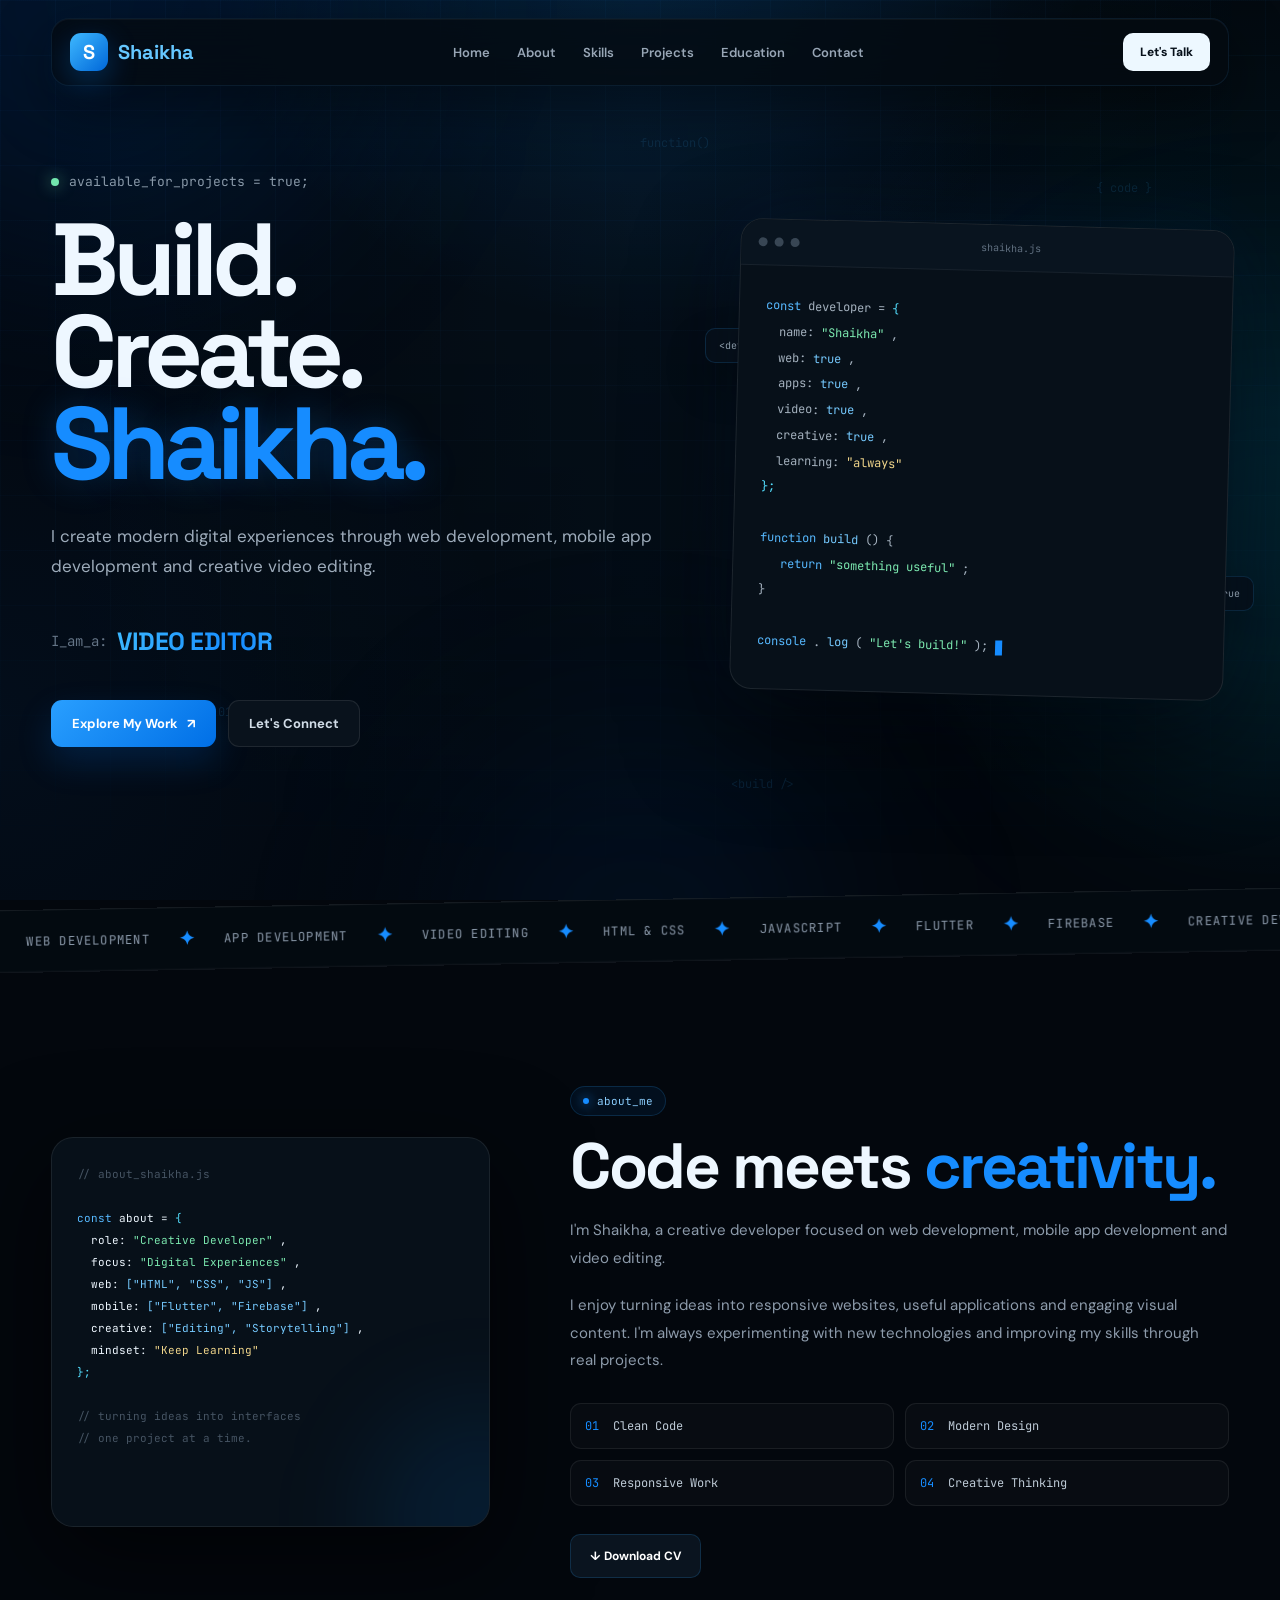
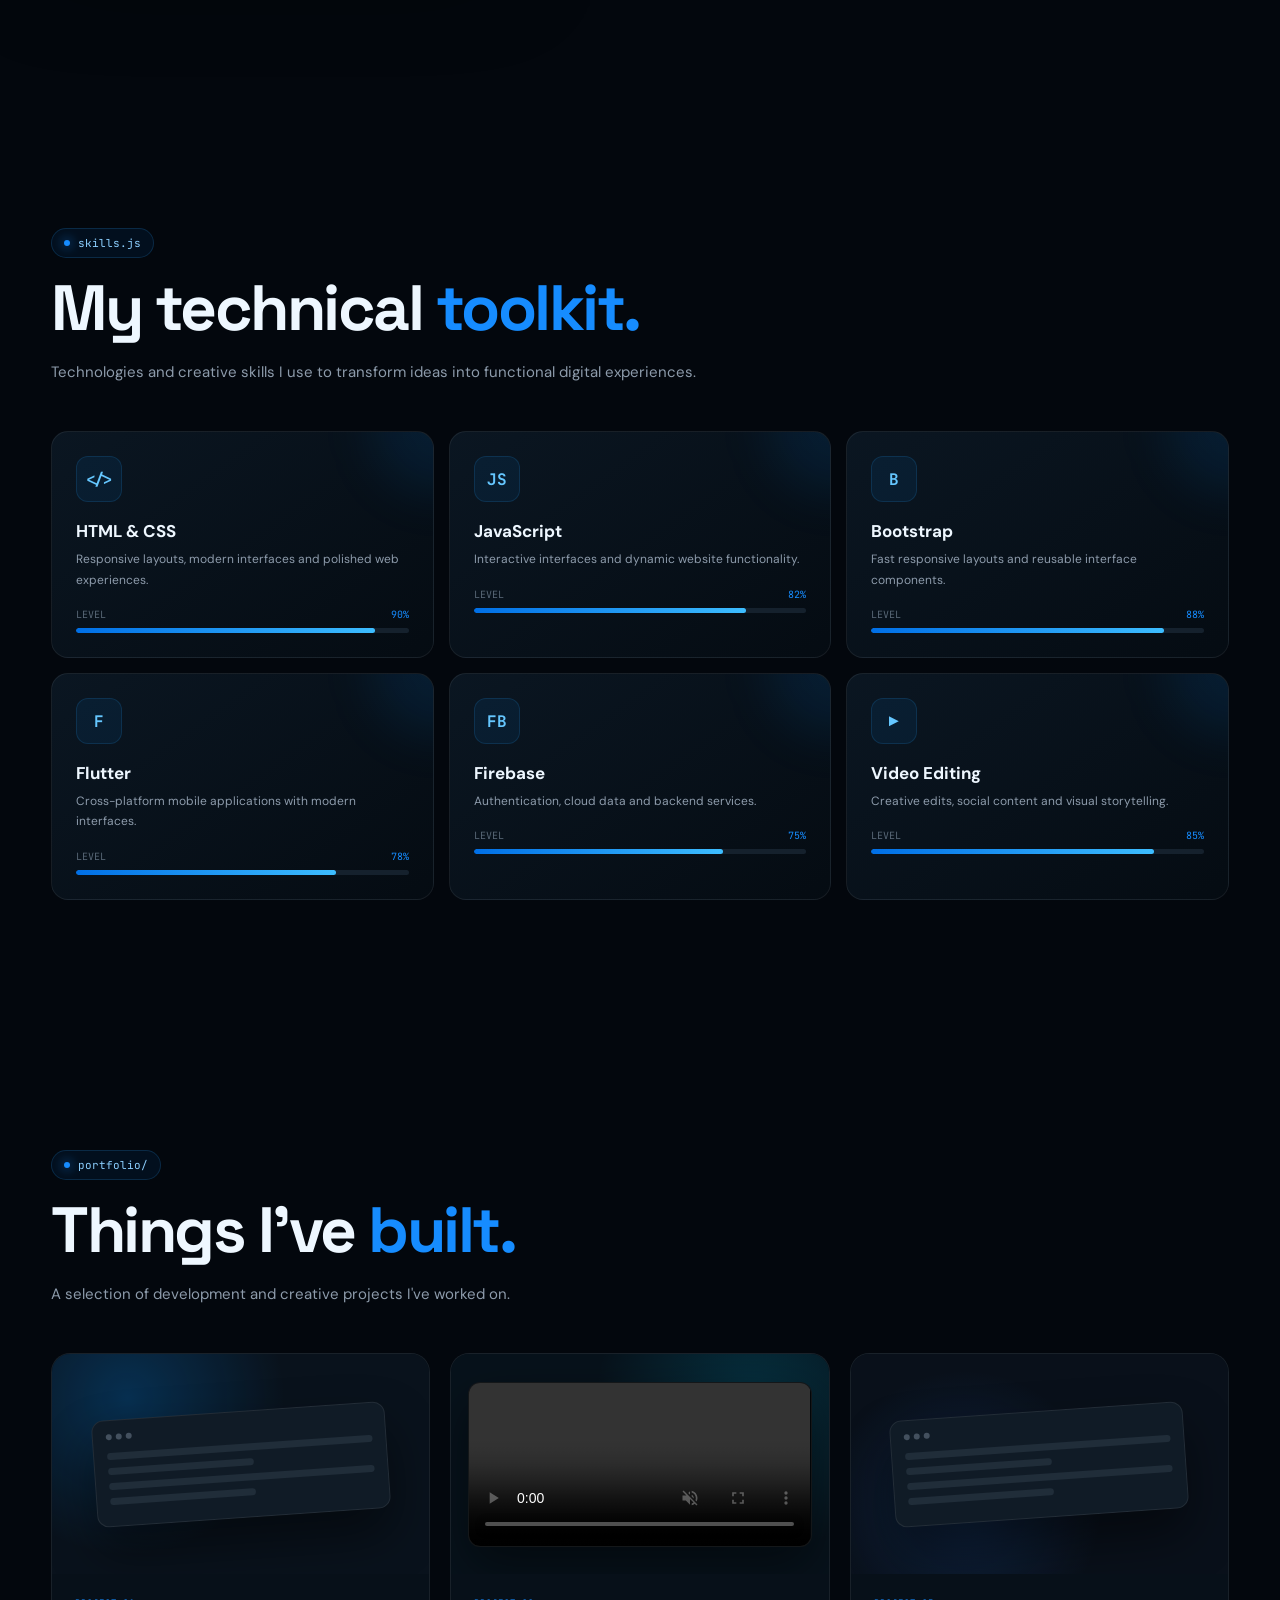
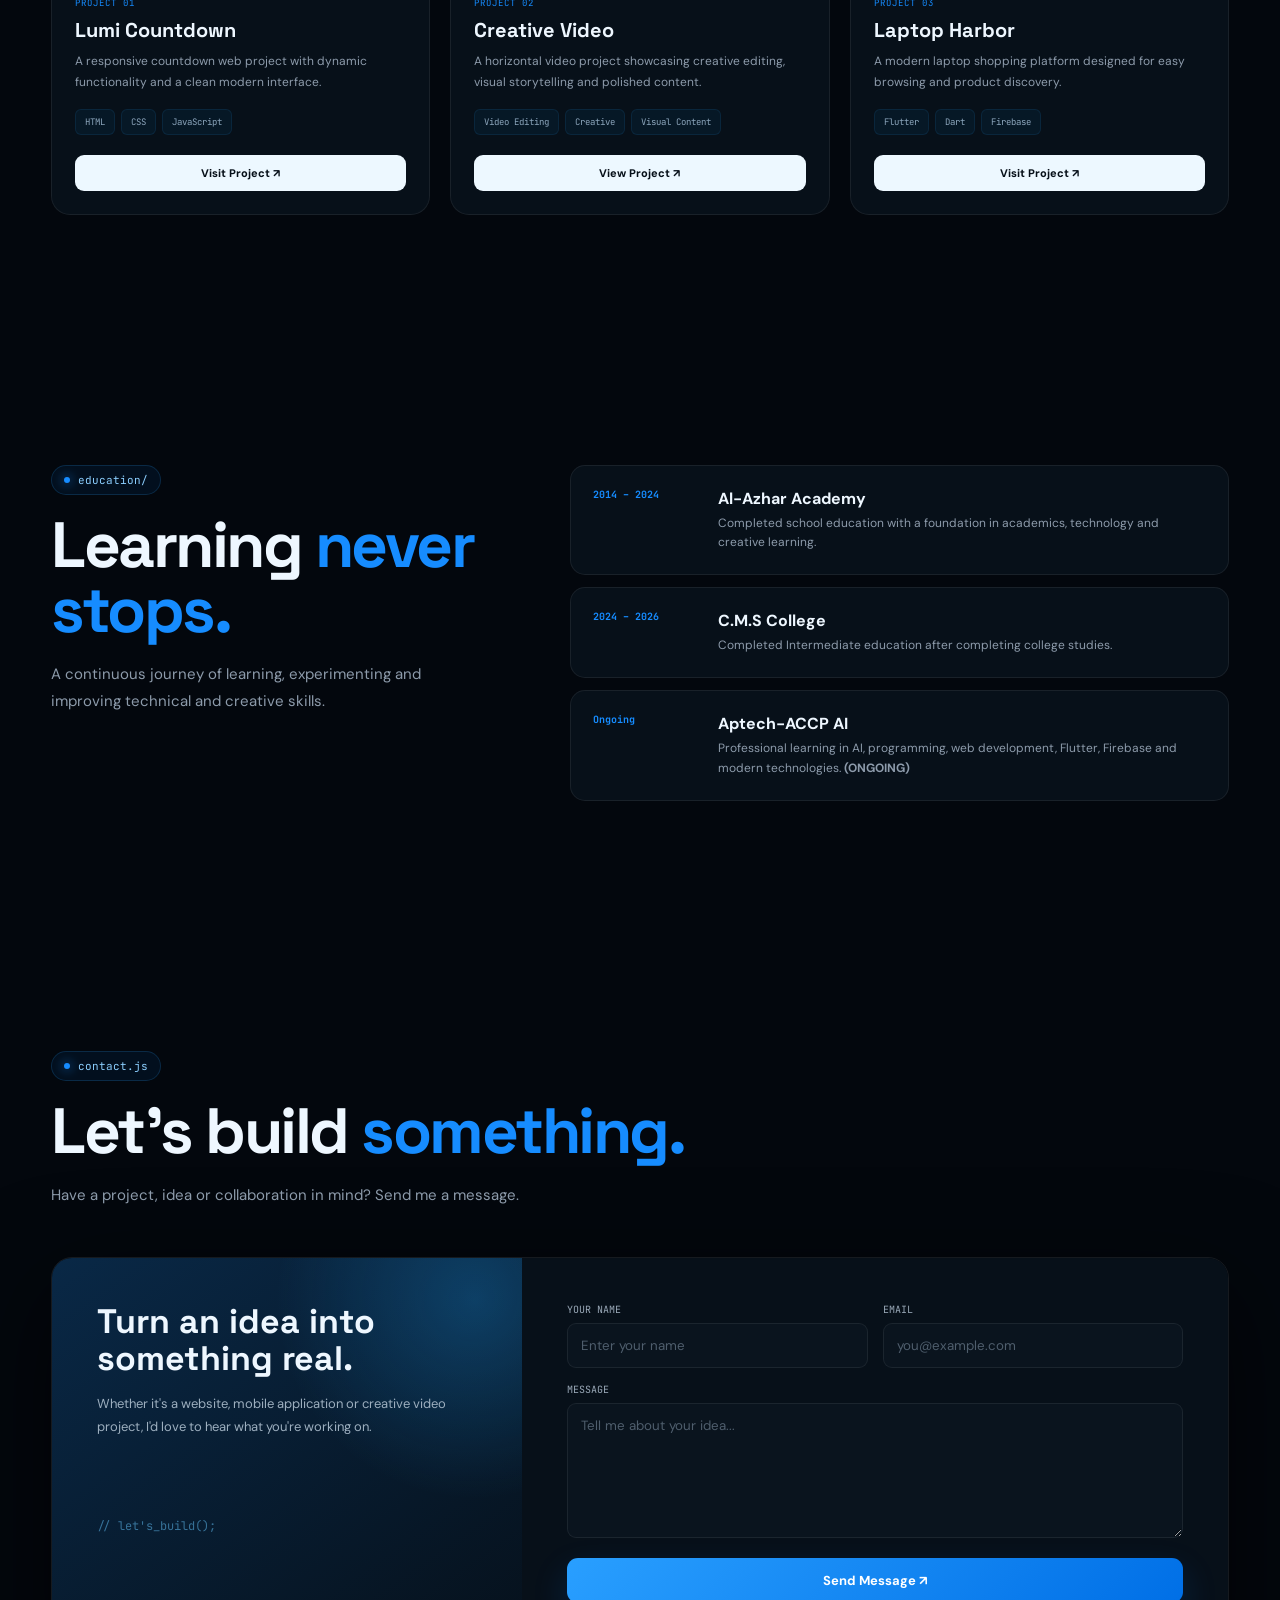
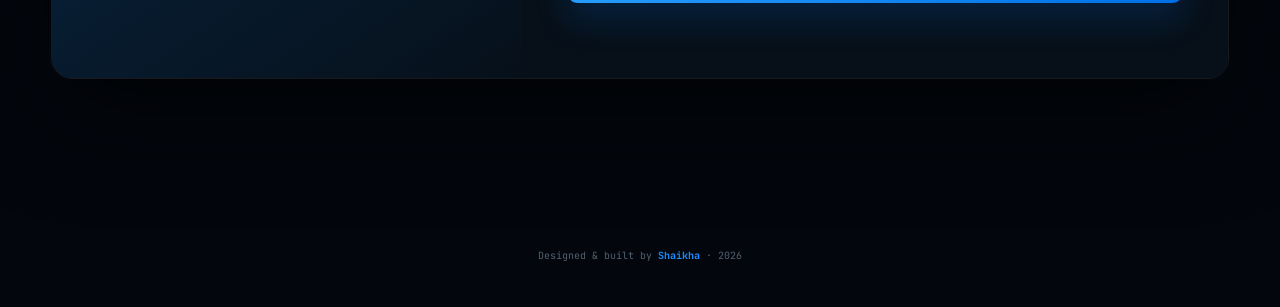
==== commit 007fcfc8: "Initial portfolio upload" ====
--- a/index.html
+++ b/index.html
@@ -1,2536 +1,1811 @@
-<!doctype html>
-<html lang="en">
-  <head>
-    <meta charset="UTF-8" />
-    <meta name="viewport" content="width=device-width, initial-scale=1.0" />
-
-    <title>Shaikha | Creative Developer</title>
-
-    <link rel="preconnect" href="https://fonts.googleapis.com" />
-    <link rel="preconnect" href="https://fonts.gstatic.com" crossorigin />
-
-    <link
-      href="https://fonts.googleapis.com/css2?family=DM+Sans:wght@400;500;600;700&family=Playfair+Display:ital,wght@0,600;0,700;1,600&display=swap"
-      rel="stylesheet"
-    />
-
-    <style>
-      /* =====================================================
-       RESET
-    ===================================================== */
-
-      * {
-        margin: 0;
-        padding: 0;
-        box-sizing: border-box;
-      }
-
-      html {
-        scroll-behavior: smooth;
-      }
-
-      body {
-        font-family: "DM Sans", sans-serif;
-        color: #211d2b;
-        background: #fbf9ff;
-        overflow-x: hidden;
-      }
-
-      a {
-        text-decoration: none;
-        color: inherit;
-      }
-
-      button,
-      input,
-      textarea {
-        font-family: inherit;
-      }
-
-      /* =====================================================
-       VARIABLES
-    ===================================================== */
-
-      :root {
-        --purple: #8b5cf6;
-        --purple-dark: #7042df;
-        --purple-light: #c4b5fd;
-
-        --lavender: #f1edff;
-        --lavender2: #e8ddff;
-
-        --white: #ffffff;
-
-        --text: #211d2b;
-        --muted: #777182;
-
-        --border: rgba(139, 92, 246, 0.13);
-
-        --shadow: 0 30px 80px rgba(91, 65, 145, 0.13);
-      }
-
-      /* =====================================================
-       BACKGROUND
-    ===================================================== */
-
-      .background {
-        position: fixed;
-        inset: 0;
-        z-index: -10;
-        overflow: hidden;
-
-        background: radial-gradient(
-          ellipse at 50% 0%,
-          #f4efff 0%,
-          #fbf9ff 45%,
-          #f8f5ff 100%
-        );
-      }
-
-      .glow {
-        position: absolute;
-        border-radius: 50%;
-        filter: blur(80px);
-        pointer-events: none;
-      }
-
-      .glow1 {
-        width: 520px;
-        height: 520px;
-
-        background: radial-gradient(
-          circle,
-          rgba(196, 181, 253, 0.52),
-          rgba(196, 181, 253, 0.1) 60%,
-          transparent 75%
-        );
-
-        top: -250px;
-        left: -180px;
-
-        animation: backgroundFloat1 12s ease-in-out infinite;
-      }
-
-      .glow2 {
-        width: 500px;
-        height: 500px;
-
-        background: radial-gradient(
-          circle,
-          rgba(221, 214, 254, 0.55),
-          rgba(221, 214, 254, 0.12) 60%,
-          transparent 75%
-        );
-
-        right: -200px;
-        top: 18%;
-
-        animation: backgroundFloat2 15s ease-in-out infinite;
-      }
-
-      .glow3 {
-        width: 480px;
-        height: 480px;
-
-        background: radial-gradient(
-          circle,
-          rgba(216, 227, 255, 0.48),
-          rgba(216, 227, 255, 0.1) 60%,
-          transparent 75%
-        );
-
-        left: 25%;
-        bottom: -260px;
-
-        animation: backgroundFloat3 17s ease-in-out infinite;
-      }
-
-      .background::before {
-        content: "";
-        position: absolute;
-
-        width: 340px;
-        height: 340px;
-
-        right: 17%;
-        top: 12%;
-
-        border-radius: 50%;
-
-        background: radial-gradient(
-          circle at 35% 30%,
-          rgba(255, 255, 255, 0.95),
-          rgba(232, 221, 255, 0.32) 48%,
-          rgba(196, 181, 253, 0.1) 70%,
-          transparent 75%
-        );
-
-        filter: blur(2px);
-        opacity: 0.8;
-
-        box-shadow:
-          inset 0 0 60px rgba(255, 255, 255, 0.8),
-          0 30px 100px rgba(139, 92, 246, 0.06);
-
-        animation: bubbleFloat 14s ease-in-out infinite;
-      }
-
-      .background::after {
-        content: "";
-
-        position: absolute;
-
-        width: 180px;
-        height: 180px;
-
-        left: 13%;
-        bottom: 15%;
-
-        border-radius: 50%;
-
-        background: radial-gradient(
-          circle at 30% 25%,
-          rgba(255, 255, 255, 0.9),
-          rgba(216, 203, 255, 0.28) 50%,
-          transparent 72%
-        );
-
-        border: 1px solid rgba(255, 255, 255, 0.65);
-
-        box-shadow:
-          inset 0 0 35px rgba(255, 255, 255, 0.8),
-          0 20px 60px rgba(139, 92, 246, 0.07);
-
-        filter: blur(0.5px);
-
-        animation: bubbleFloat2 11s ease-in-out infinite;
-      }
-
-      .grid-bg {
-        position: absolute;
-        inset: -10%;
-
-        background-image:
-          linear-gradient(
-            115deg,
-            transparent 0%,
-            transparent 47%,
-            rgba(139, 92, 246, 0.035) 48%,
-            transparent 49%
-          ),
-          linear-gradient(
-            65deg,
-            transparent 0%,
-            transparent 47%,
-            rgba(139, 92, 246, 0.025) 48%,
-            transparent 49%
-          );
-
-        background-size:
-          180px 180px,
-          220px 220px;
-
-        opacity: 0.5;
-
-        mask-image: linear-gradient(
-          to bottom,
-          transparent,
-          black 20%,
-          black 80%,
-          transparent
-        );
-
-        transform: rotate(-5deg);
-      }
-
-      @keyframes backgroundFloat1 {
-        0%,
-        100% {
-          transform: translate3d(0, 0, 0) scale(1);
-        }
-
-        50% {
-          transform: translate3d(70px, 45px, 0) scale(1.08);
-        }
-      }
-
-      @keyframes backgroundFloat2 {
-        0%,
-        100% {
-          transform: translate3d(0, 0, 0) scale(1);
-        }
-
-        50% {
-          transform: translate3d(-55px, 50px, 0) scale(1.1);
-        }
-      }
-
-      @keyframes backgroundFloat3 {
-        0%,
-        100% {
-          transform: translate3d(0, 0, 0) scale(1);
-        }
-
-        50% {
-          transform: translate3d(35px, -45px, 0) scale(1.08);
-        }
-      }
-
-      @keyframes bubbleFloat {
-        0%,
-        100% {
-          transform: translate(0, 0);
-        }
-
-        50% {
-          transform: translate(-35px, 30px);
-        }
-      }
-
-      @keyframes bubbleFloat2 {
-        0%,
-        100% {
-          transform: translate(0, 0);
-        }
-
-        50% {
-          transform: translate(30px, -25px);
-        }
-      }
-
-      /* =====================================================
-       NAVBAR
-    ===================================================== */
-
-      header {
-        position: fixed;
-        top: 18px;
-        left: 0;
-        width: 100%;
-        z-index: 999;
-      }
-
-      .navbar {
-        width: min(1150px, 92%);
-        margin: auto;
-
-        height: 68px;
-
-        display: flex;
-        align-items: center;
-        justify-content: space-between;
-
-        padding: 0 18px;
-
-        border: 1px solid rgba(255, 255, 255, 0.8);
-
-        background: rgba(255, 255, 255, 0.68);
-
-        backdrop-filter: blur(20px);
-
-        border-radius: 22px;
-
-        box-shadow: 0 15px 45px rgba(80, 60, 130, 0.1);
-      }
-
-      .logo {
-        display: flex;
-        align-items: center;
-        gap: 9px;
-
-        font-size: 21px;
-        font-weight: 700;
-      }
-
-      .logo-circle {
-        width: 37px;
-        height: 37px;
-
-        display: grid;
-        place-items: center;
-
-        color: white;
-
-        background: linear-gradient(135deg, #a78bfa, #7c3aed);
-
-        border-radius: 12px;
-
-        box-shadow: 0 8px 20px rgba(124, 58, 237, 0.25);
-      }
-
-      .logo span {
-        color: var(--purple);
-      }
-
-      .nav-links {
-        display: flex;
-        gap: 30px;
-        align-items: center;
-      }
-
-      .nav-links a {
-        font-size: 14px;
-        font-weight: 600;
-        color: #655f70;
-
-        transition: 0.25s;
-      }
-
-      .nav-links a:hover {
-        color: var(--purple);
-      }
-
-      .nav-btn {
-        padding: 11px 17px;
-
-        background: #211d2b;
-        color: white;
-
-        border-radius: 12px;
-
-        font-size: 13px;
-        font-weight: 700;
-
-        transition: 0.3s;
-      }
-
-      .nav-btn:hover {
-        background: var(--purple);
-        transform: translateY(-2px);
-      }
-
-      .menu {
-        display: none;
-
-        width: 43px;
-        height: 43px;
-
-        border: none;
-        border-radius: 13px;
-
-        background: var(--lavender);
-
-        color: var(--purple);
-
-        font-size: 21px;
-
-        cursor: pointer;
-      }
-
-      /* =====================================================
-       GENERAL
-    ===================================================== */
-
-      .container {
-        width: min(1150px, 92%);
-        margin: auto;
-      }
-
-      section {
-        padding: 120px 0;
-      }
-
-      .section-label {
-        display: inline-flex;
-        align-items: center;
-        gap: 8px;
-
-        padding: 8px 13px;
-
-        border-radius: 50px;
-
-        background: var(--lavender);
-
-        color: var(--purple);
-
-        font-size: 12px;
-        font-weight: 700;
-
-        margin-bottom: 16px;
-      }
-
-      .section-label::before {
-        content: "";
-
-        width: 6px;
-        height: 6px;
-
-        border-radius: 50%;
-
-        background: var(--purple);
-      }
-
-      .section-title {
-        font-size: clamp(38px, 5vw, 58px);
-
-        letter-spacing: -2.5px;
-
-        line-height: 1.05;
-
-        margin-bottom: 18px;
-      }
-
-      .section-description {
-        max-width: 620px;
-
-        color: var(--muted);
-
-        font-size: 16px;
-      }
-
-      /* =====================================================
-       HERO
-    ===================================================== */
-
-      .hero {
-        min-height: 100vh;
-
-        display: grid;
-
-        grid-template-columns: 1.05fr 0.95fr;
-
-        gap: 70px;
-
-        align-items: center;
-
-        padding-top: 150px;
-      }
-
-      .hero-left {
-        position: relative;
-      }
-
-      .hero-small {
-        display: flex;
-        align-items: center;
-        gap: 10px;
-
-        color: #746d80;
-
-        font-size: 14px;
-        font-weight: 600;
-
-        margin-bottom: 22px;
-      }
-
-      .status {
-        width: 9px;
-        height: 9px;
-
-        background: #7cdd9a;
-
-        border-radius: 50%;
-
-        box-shadow: 0 0 0 5px rgba(124, 221, 154, 0.15);
-      }
-
-      .hero h1 {
-        font-size: clamp(65px, 8vw, 110px);
-
-        line-height: 0.88;
-
-        letter-spacing: -6px;
-
-        margin-bottom: 30px;
-      }
-
-      .hero h1 .name {
-        color: var(--purple);
-
-        font-family: "Playfair Display", serif;
-
-        font-style: italic;
-
-        font-weight: 600;
-      }
-
-      .hero h1 .creative {
-        display: block;
-      }
-
-      .hero-text {
-        max-width: 560px;
-
-        color: var(--muted);
-
-        font-size: 18px;
-
-        line-height: 1.75;
-
-        margin-bottom: 32px;
-      }
-
-      .hero-buttons {
-        display: flex;
-        gap: 13px;
-
-        flex-wrap: wrap;
-      }
-
-      .primary-btn {
-        display: inline-flex;
-        align-items: center;
-        justify-content: center;
-        gap: 9px;
-
-        padding: 14px 21px;
-
-        color: white;
-
-        background: linear-gradient(135deg, #9a72ff, #7042df);
-
-        border-radius: 14px;
-
-        font-size: 14px;
-        font-weight: 700;
-
-        box-shadow: 0 15px 35px rgba(124, 58, 237, 0.23);
-
-        transition: 0.3s;
-      }
-
-      .primary-btn:hover {
-        transform: translateY(-4px);
-
-        box-shadow: 0 20px 45px rgba(124, 58, 237, 0.3);
-      }
-
-      .secondary-btn {
-        display: inline-flex;
-        align-items: center;
-
-        padding: 14px 20px;
-
-        background: white;
-
-        border: 1px solid var(--border);
-
-        border-radius: 14px;
-
-        font-size: 14px;
-        font-weight: 700;
-
-        transition: 0.3s;
-      }
-
-      .secondary-btn:hover {
-        transform: translateY(-4px);
-        border-color: #c8b7f7;
-      }
-
-      /* =====================================================
-       HERO CARD
-    ===================================================== */
-
-      .hero-right {
-        position: relative;
-
-        min-height: 520px;
-
-        display: flex;
-        align-items: center;
-        justify-content: center;
-      }
-
-      .profile-card {
-        width: 390px;
-        max-width: 100%;
-
-        padding: 18px;
-
-        background: rgba(255, 255, 255, 0.65);
-
-        border: 1px solid rgba(255, 255, 255, 0.9);
-
-        border-radius: 32px;
-
-        box-shadow: 0 35px 100px rgba(78, 55, 130, 0.17);
-
-        backdrop-filter: blur(18px);
-
-        transform: rotate(2deg);
-
-        position: relative;
-        z-index: 2;
-      }
-
-      .profile-inner {
-        background: linear-gradient(145deg, #f4efff, #ffffff);
-
-        border-radius: 23px;
-
-        padding: 30px;
-
-        min-height: 470px;
-
-        position: relative;
-
-        overflow: hidden;
-      }
-
-      .profile-inner::before {
-        content: "";
-
-        position: absolute;
-
-        width: 230px;
-        height: 230px;
-
-        background: #d9ccff;
-
-        border-radius: 50%;
-
-        top: -100px;
-        right: -70px;
-
-        filter: blur(5px);
-
-        opacity: 0.65;
-      }
-
-      .profile-avatar {
-        width: 90px;
-        height: 90px;
-
-        display: grid;
-        place-items: center;
-
-        border-radius: 27px;
-
-        color: white;
-
-        font-size: 35px;
-        font-weight: 700;
-
-        background: linear-gradient(135deg, #b39aff, #7042df);
-
-        box-shadow: 0 15px 30px rgba(112, 66, 223, 0.22);
-
-        margin-bottom: 25px;
-      }
-
-      .profile-inner h3 {
-        font-size: 28px;
-
-        margin-bottom: 7px;
-      }
-
-      .profile-role {
-        color: var(--purple);
-
-        font-weight: 700;
-
-        margin-bottom: 25px;
-      }
-
-      .code-lines {
-        padding: 18px;
-
-        border-radius: 16px;
-
-        background: #211d2b;
-
-        color: #dcd5ed;
-
-        font-family: monospace;
-
-        font-size: 12px;
-
-        line-height: 2;
-
-        overflow: hidden;
-      }
-
-      .code-purple {
-        color: #c4b5fd;
-      }
-
-      .code-green {
-        color: #86efac;
-      }
-
-      .code-pink {
-        color: #f0abfc;
-      }
-
-      .code-blue {
-        color: #93c5fd;
-      }
-
-      /* FLOATING BADGES */
-
-      .float-badge {
-        position: absolute;
-
-        z-index: 4;
-
-        padding: 12px 16px;
-
-        background: white;
-
-        border: 1px solid var(--border);
-
-        border-radius: 15px;
-
-        box-shadow: 0 18px 45px rgba(80, 55, 130, 0.13);
-
-        font-size: 12px;
-        font-weight: 700;
-
-        animation: float 5s ease-in-out infinite;
-      }
-
-      .badge-html {
-        top: 10%;
-        left: 0;
-        color: #e44d26;
-      }
-
-      .badge-flutter {
-        right: -10px;
-        top: 27%;
-        color: #3f9cff;
-
-        animation-delay: 1s;
-      }
-
-      .badge-video {
-        bottom: 17%;
-        left: -15px;
-        color: #7042df;
-
-        animation-delay: 2s;
-      }
-
-      @keyframes float {
-        0%,
-        100% {
-          transform: translateY(0);
-        }
-
-        50% {
-          transform: translateY(-13px);
-        }
-      }
-
-      /* =====================================================
-       ABOUT
-    ===================================================== */
-
-      .about-wrapper {
-        display: grid;
-
-        grid-template-columns: 0.85fr 1.15fr;
-
-        gap: 70px;
-
-        align-items: center;
-      }
-
-      .about-visual {
-        min-height: 400px;
-
-        border-radius: 35px;
-
-        position: relative;
-
-        background: linear-gradient(145deg, #ede7ff, #faf8ff);
-
-        border: 1px solid var(--border);
-
-        overflow: hidden;
-      }
-
-      .about-visual::before {
-        content: "";
-
-        position: absolute;
-
-        width: 280px;
-        height: 280px;
-
-        border-radius: 50%;
-
-        background: #cfc0ff;
-
-        filter: blur(20px);
-
-        top: -80px;
-        left: -70px;
-
-        opacity: 0.55;
-      }
-
-      .about-visual::after {
-        content: "✦";
-
-        position: absolute;
-
-        right: 50px;
-        bottom: 30px;
-
-        font-size: 130px;
-
-        color: #d6c9ff;
-
-        font-family: serif;
-      }
-
-      .about-center {
-        position: absolute;
-
-        inset: 0;
-
-        display: grid;
-
-        place-items: center;
-      }
-
-      .about-word {
-        font-size: 100px;
-
-        font-family: "Playfair Display", serif;
-
-        font-style: italic;
-
-        color: var(--purple);
-
-        transform: rotate(-8deg);
-      }
-
-      .about-content p {
-        color: var(--muted);
-
-        font-size: 16px;
-
-        line-height: 1.8;
-
-        margin-bottom: 20px;
-      }
-
-      .about-points {
-        display: grid;
-
-        grid-template-columns: 1fr 1fr;
-
-        gap: 12px;
-
-        margin-top: 25px;
-      }
-
-      .about-point {
-        padding: 15px;
-
-        background: white;
-
-        border: 1px solid var(--border);
-
-        border-radius: 15px;
-
-        font-size: 13px;
-
-        font-weight: 700;
-      }
-
-      .about-point span {
-        color: var(--purple);
-
-        margin-right: 6px;
-      }
-
-      /* =====================================================
-       SKILLS
-    ===================================================== */
-
-      .skills-grid {
-        display: grid;
-
-        grid-template-columns: repeat(3, 1fr);
-
-        gap: 17px;
-
-        margin-top: 45px;
-      }
-
-      .skill-card {
-        padding: 25px;
-
-        background: rgba(255, 255, 255, 0.75);
-
-        border: 1px solid var(--border);
-
-        border-radius: 22px;
-
-        transition: 0.35s;
-
-        position: relative;
-
-        overflow: hidden;
-      }
-
-      .skill-card::before {
-        content: "";
-
-        position: absolute;
-
-        width: 100px;
-        height: 100px;
-
-        border-radius: 50%;
-
-        background: #e8ddff;
-
-        right: -45px;
-        top: -45px;
-
-        transition: 0.3s;
-      }
-
-      .skill-card:hover {
-        transform: translateY(-7px);
-
-        box-shadow: 0 25px 60px rgba(80, 55, 130, 0.11);
-
-        border-color: #d4c4ff;
-      }
-
-      .skill-card:hover::before {
-        transform: scale(1.6);
-      }
-
-      .skill-icon {
-        width: 48px;
-        height: 48px;
-
-        display: grid;
-        place-items: center;
-
-        border-radius: 14px;
-
-        background: var(--lavender);
-
-        color: var(--purple);
-
-        font-weight: 800;
-
-        margin-bottom: 18px;
-
-        position: relative;
-        z-index: 1;
-      }
-
-      .skill-card h3 {
-        font-size: 18px;
-
-        margin-bottom: 7px;
-      }
-
-      .skill-card p {
-        color: var(--muted);
-
-        font-size: 13px;
-
-        line-height: 1.6;
-
-        margin-bottom: 18px;
-      }
-
-      /* SKILL PERCENTAGE */
-
-      .skill-progress {
-        position: relative;
-        z-index: 2;
-      }
-
-      .skill-progress-top {
-        display: flex;
-        justify-content: space-between;
-        align-items: center;
-
-        margin-bottom: 7px;
-
-        font-size: 11px;
-        font-weight: 700;
-        color: #6d6578;
-      }
-
-      .skill-percent {
-        color: var(--purple);
-      }
-
-      .progress-bar {
-        width: 100%;
-        height: 7px;
-
-        background: #eeeaf7;
-
-        border-radius: 50px;
-
-        overflow: hidden;
-      }
-
-      .progress-fill {
-        height: 100%;
-
-        width: 0;
-
-        background: linear-gradient(90deg, #b39aff, #7042df);
-
-        border-radius: 50px;
-
-        transition: width 1.5s cubic-bezier(0.2, 0.8, 0.2, 1);
-      }
-
-      .skill-card.show .progress-fill {
-        width: var(--skill-width);
-      }
-
-      /* =====================================================
-       PROJECTS
-    ===================================================== */
-
-      .projects-grid {
-        display: grid;
-
-        grid-template-columns: repeat(3, 1fr);
-
-        gap: 20px;
-
-        margin-top: 45px;
-      }
-
-      .project-card {
-        background: white;
-
-        border: 1px solid var(--border);
-
-        border-radius: 25px;
-
-        overflow: hidden;
-
-        transition: 0.35s;
-
-        display: flex;
-        flex-direction: column;
-      }
-
-      .project-card:hover {
-        transform: translateY(-8px);
-
-        box-shadow: 0 30px 70px rgba(80, 55, 130, 0.13);
-      }
-
-      .project-preview {
-        height: 220px;
-
-        position: relative;
-
-        overflow: hidden;
-
-        display: flex;
-
-        align-items: center;
-
-        justify-content: center;
-      }
-
-      .project-one {
-        background:
-          radial-gradient(circle at 20% 20%, #d9c9ff, transparent 40%), #f3efff;
-      }
-
-      .project-two {
-        background:
-          radial-gradient(circle at 80% 20%, #c9ddff, transparent 40%), #eef5ff;
-      }
-
-      .project-three {
-        background:
-          radial-gradient(circle at 30% 70%, #ffd8f0, transparent 40%), #fff2fa;
-      }
-
-      .mock-window {
-        width: 78%;
-
-        background: white;
-
-        border-radius: 13px;
-
-        padding: 13px;
-
-        box-shadow: 0 20px 40px rgba(70, 50, 120, 0.12);
-
-        transform: rotate(-4deg);
-
-        transition: 0.35s;
-      }
-
-      .project-card:hover .mock-window {
-        transform: rotate(0deg) scale(1.04);
-      }
-
-      .mock-top {
-        display: flex;
-
-        gap: 4px;
-
-        margin-bottom: 12px;
-      }
-
-      .mock-dot {
-        width: 6px;
-        height: 6px;
-
-        border-radius: 50%;
-
-        background: #cfc8dc;
-      }
-
-      .mock-line {
-        height: 7px;
-
-        border-radius: 20px;
-
-        background: #eeeaf5;
-
-        margin: 8px 0;
-      }
-
-      .mock-line.short {
-        width: 55%;
-      }
-
-      .project-info {
-        padding: 24px;
-
-        display: flex;
-        flex-direction: column;
-
-        flex: 1;
-      }
-
-      .project-number {
-        color: var(--purple);
-
-        font-size: 11px;
-
-        font-weight: 800;
-
-        letter-spacing: 1px;
-
-        margin-bottom: 7px;
-      }
-
-      .project-info h3 {
-        font-size: 21px;
-
-        margin-bottom: 8px;
-      }
-
-      .project-info p {
-        color: var(--muted);
-
-        font-size: 13px;
-
-        line-height: 1.65;
-
-        margin-bottom: 16px;
-      }
-
-      .tags {
-        display: flex;
-
-        gap: 7px;
-
-        flex-wrap: wrap;
-
-        margin-bottom: 20px;
-      }
-
-      .tag {
-        padding: 6px 10px;
-
-        background: var(--lavender);
-
-        color: #6848cf;
-
-        border-radius: 50px;
-
-        font-size: 10px;
-
-        font-weight: 700;
-      }
-
-      /* VISIT PROJECT BUTTON */
-
-      .project-link {
-        display: inline-flex;
-        align-items: center;
-        justify-content: center;
-        gap: 7px;
-
-        width: 100%;
-
-        padding: 12px 15px;
-
-        margin-top: auto;
-
-        border-radius: 12px;
-
-        background: #211d2b;
-
-        color: white;
-
-        font-size: 12px;
-        font-weight: 700;
-
-        transition: 0.3s;
-      }
-
-      .project-link:hover {
-        background: var(--purple);
-
-        transform: translateY(-2px);
-
-        box-shadow: 0 12px 25px rgba(124, 58, 237, 0.2);
-      }
-
-      /* =====================================================
-       EDUCATION
-    ===================================================== */
-
-      .education {
-        display: grid;
-
-        grid-template-columns: 0.8fr 1.2fr;
-
-        gap: 70px;
-
-        align-items: start;
-      }
-
-      .education-list {
-        display: grid;
-
-        gap: 14px;
-      }
-
-      .edu-item {
-        padding: 23px;
-
-        background: white;
-
-        border: 1px solid var(--border);
-
-        border-radius: 20px;
-
-        display: grid;
-
-        grid-template-columns: 100px 1fr;
-
-        gap: 20px;
-
-        transition: 0.3s;
-      }
-
-      .edu-item:hover {
-        transform: translateX(5px);
-
-        box-shadow: 0 15px 40px rgba(80, 55, 130, 0.08);
-      }
-
-      .edu-year {
-        color: var(--purple);
-
-        font-weight: 800;
-
-        font-size: 13px;
-      }
-
-      .edu-item h3 {
-        font-size: 17px;
-
-        margin-bottom: 5px;
-      }
-
-      .edu-item p {
-        color: var(--muted);
-
-        font-size: 13px;
-      }
-
-      /* =====================================================
-       CONTACT
-    ===================================================== */
-
-      .contact-box {
-        margin-top: 50px;
-
-        display: grid;
-
-        grid-template-columns: 0.8fr 1.2fr;
-
-        border-radius: 32px;
-
-        overflow: hidden;
-
-        box-shadow: 0 35px 90px rgba(80, 55, 130, 0.13);
-      }
-
-      .contact-left {
-        padding: 45px;
-
-        color: white;
-
-        background:
-          radial-gradient(circle at 90% 10%, #a78bfa, transparent 35%),
-          linear-gradient(145deg, #7042df, #8b5cf6);
-      }
-
-      .contact-left h3 {
-        font-size: 36px;
-
-        line-height: 1.1;
-
-        margin-bottom: 15px;
-      }
-
-      .contact-left p {
-        color: rgba(255, 255, 255, 0.78);
-
-        font-size: 14px;
-
-        line-height: 1.7;
-
-        max-width: 350px;
-      }
-
-      .contact-decoration {
-        margin-top: 80px;
-
-        font-family: "Playfair Display", serif;
-
-        font-style: italic;
-
-        font-size: 55px;
-
-        opacity: 0.8;
-      }
-
-      .contact-right {
-        background: white;
-
-        padding: 45px;
-      }
-
-      .form-grid {
-        display: grid;
-
-        grid-template-columns: 1fr 1fr;
-
-        gap: 15px;
-      }
-
-      .field {
-        margin-bottom: 4px;
-      }
-
-      .field.full {
-        grid-column: 1/-1;
-      }
-
-      .field label {
-        display: block;
-
-        font-size: 12px;
-
-        font-weight: 700;
-
-        margin-bottom: 7px;
-      }
-
-      .field input,
-      .field textarea {
-        width: 100%;
-
-        padding: 14px;
-
-        border: 1px solid #e8e2f0;
-
-        background: #fcfbff;
-
-        border-radius: 13px;
-
-        outline: none;
-
-        transition: 0.25s;
-      }
-
-      .field input:focus,
-      .field textarea:focus {
-        border-color: var(--purple-light);
-
-        box-shadow: 0 0 0 4px rgba(139, 92, 246, 0.08);
-      }
-
-      .field textarea {
-        min-height: 140px;
-
-        resize: vertical;
-      }
-
-      .form-message {
-        margin-top: 12px;
-
-        font-size: 13px;
-
-        color: #7042df;
-
-        min-height: 20px;
-      }
-
-      /* =====================================================
-       FOOTER
-    ===================================================== */
-
-      footer {
-        padding: 40px 0;
-
-        text-align: center;
-
-        color: #8a8394;
-
-        font-size: 13px;
-      }
-
-      footer strong {
-        color: var(--purple);
-      }
-
-      /* =====================================================
-       REVEAL
-    ===================================================== */
-
-      .reveal {
-        opacity: 0;
-
-        transform: translateY(25px);
-
-        transition:
-          opacity 0.8s ease,
-          transform 0.8s ease;
-      }
-
-      .reveal.show {
-        opacity: 1;
-
-        transform: translateY(0);
-      }
-
-      /* =====================================================
-       RESPONSIVE
-    ===================================================== */
-
-      @media (max-width: 950px) {
-        .nav-links {
-          display: none;
-
-          position: absolute;
-
-          top: 78px;
-          left: 0;
-          right: 0;
-
-          padding: 15px;
-
-          flex-direction: column;
-
-          align-items: stretch;
-
-          gap: 4px;
-
-          background: rgba(255, 255, 255, 0.96);
-
-          border: 1px solid var(--border);
-
-          border-radius: 20px;
-
-          box-shadow: 0 25px 60px rgba(70, 50, 120, 0.12);
-        }
-
-        .nav-links.active {
-          display: flex;
-        }
-
-        .nav-links a {
-          padding: 13px;
-
-          border-radius: 10px;
-        }
-
-        .nav-links a:hover {
-          background: var(--lavender);
-        }
-
-        .nav-btn {
-          display: none;
-        }
-
-        .menu {
-          display: block;
-        }
-
-        .hero {
-          grid-template-columns: 1fr;
-
-          padding-top: 145px;
-        }
-
-        .hero-right {
-          min-height: 480px;
-        }
-
-        .about-wrapper,
-        .education,
-        .contact-box {
-          grid-template-columns: 1fr;
-        }
-
-        .about-visual {
-          min-height: 350px;
-        }
-
-        .skills-grid,
-        .projects-grid {
-          grid-template-columns: 1fr 1fr;
-        }
-      }
-
-      @media (max-width: 650px) {
-        section {
-          padding: 85px 0;
-        }
-
-        .hero h1 {
-          font-size: 58px;
-
-          letter-spacing: -4px;
-        }
-
-        .hero-text {
-          font-size: 16px;
-        }
-
-        .hero-right {
-          min-height: 430px;
-        }
-
-        .profile-card {
-          width: 330px;
-        }
-
-        .profile-inner {
-          min-height: 390px;
-
-          padding: 24px;
-        }
-
-        .float-badge {
-          transform: scale(0.85);
-        }
-
-        .badge-html {
-          left: -5px;
-        }
-
-        .badge-flutter {
-          right: -5px;
-        }
-
-        .skills-grid,
-        .projects-grid {
-          grid-template-columns: 1fr;
-        }
-
-        .about-points {
-          grid-template-columns: 1fr;
-        }
-
-        .edu-item {
-          grid-template-columns: 1fr;
-
-          gap: 7px;
-        }
-
-        .contact-left,
-        .contact-right {
-          padding: 30px;
-        }
-
-        .form-grid {
-          grid-template-columns: 1fr;
-        }
-
-        .field.full {
-          grid-column: auto;
-        }
-      }
-
-      @media (max-width: 420px) {
-        .hero h1 {
-          font-size: 49px;
-        }
-
-        .profile-card {
-          width: 290px;
-        }
-
-        .profile-inner {
-          min-height: 360px;
-        }
-
-        .about-word {
-          font-size: 75px;
-        }
-      }
-    </style>
-  </head>
-
-  <body>
-    <!-- =====================================================
-       BACKGROUND
-  ===================================================== -->
-
-    <div class="background">
-      <div class="glow glow1"></div>
-      <div class="glow glow2"></div>
-      <div class="glow glow3"></div>
-
-      <div class="grid-bg"></div>
-    </div>
-
-    <!-- =====================================================
-       NAVBAR
-  ===================================================== -->
-
-    <header>
-      <nav class="navbar">
-        <a href="#home" class="logo">
-          <div class="logo-circle">S</div>
-          <span>Shaikha</span>
-        </a>
-
-        <div class="nav-links" id="navLinks">
-          <a href="#home">Home</a>
-          <a href="#about">About</a>
-          <a href="#skills">Skills</a>
-          <a href="#projects">Projects</a>
-          <a href="#education">Education</a>
-          <a href="#contact">Contact</a>
-        </div>
-
-        <a href="#contact" class="nav-btn"> Let's Talk </a>
-
-        <button class="menu" id="menu">☰</button>
-      </nav>
-    </header>
-
-    <!-- =====================================================
-       HERO
-  ===================================================== -->
-
-    <section class="hero container" id="home">
-      <div class="hero-left reveal">
-        <div class="hero-small">
-          <span class="status"></span>
-          Available for creative projects
-        </div>
-
-        <h1>
-          Creative
-
-          <span class="creative">
-            <span class="name"> Shaikha. </span>
-          </span>
-        </h1>
-
-        <p class="hero-text">
-          I build beautiful websites, mobile apps and visual experiences where
-          clean code meets creative thinking.
-        </p>
-
-        <div class="hero-buttons">
-          <a href="#projects" class="primary-btn">
-            Explore My Work
-            <span>↗</span>
-          </a>
-
-          <a href="#contact" class="secondary-btn"> Let's Connect </a>
-        </div>
-      </div>
-
-      <!-- HERO CARD -->
-
-      <div class="hero-right reveal">
-        <div class="float-badge badge-html">&lt;/&gt; HTML & CSS</div>
-
-        <div class="float-badge badge-flutter">✦ Flutter</div>
-
-        <div class="float-badge badge-video">▶ Video Editor</div>
-
-        <div class="profile-card">
-          <div class="profile-inner">
-            <div class="profile-avatar">S</div>
-
-            <h3>Shaikha</h3>
-
-            <div class="profile-role">Creative Developer</div>
-
-            <div class="code-lines">
-              <div>
-                <span class="code-purple">const</span>
-                developer =
-                <span class="code-pink">{</span>
-              </div>
-
-              <div>
-                &nbsp;&nbsp;name:
-                <span class="code-green"> "Shaikha" </span>,
-              </div>
-
-              <div>
-                &nbsp;&nbsp;frontend:
-                <span class="code-blue"> true </span>,
-              </div>
-
-              <div>
-                &nbsp;&nbsp;apps:
-                <span class="code-blue"> true </span>,
-              </div>
-
-              <div>
-                &nbsp;&nbsp;creative:
-                <span class="code-blue"> true </span>,
-              </div>
-
-              <div>
-                &nbsp;&nbsp;coffee:
-                <span class="code-blue"> "probably" </span>
-              </div>
-
-              <div>
-                <span class="code-pink"> }; </span>
-              </div>
-
-              <br />
-
-              <div>
-                <span class="code-purple"> console </span>.
-
-                <span class="code-pink"> log </span>(
-
-                <span class="code-green"> "Let's build!" </span>
-
-                );
-              </div>
-            </div>
-          </div>
-        </div>
-      </div>
-    </section>
-
-    <!-- =====================================================
-       ABOUT
-  ===================================================== -->
-
-    <section id="about">
-      <div class="container">
-        <div class="about-wrapper">
-          <div class="about-visual reveal">
-            <div class="about-center">
-              <div class="about-word">Create.</div>
-            </div>
-          </div>
-
-          <div class="about-content reveal">
-            <div class="section-label">About Me</div>
-
-            <h2 class="section-title">
-              A little bit
-
-              <span style="color: #8b5cf6"> creative, </span>
-
-              a little bit technical.
-            </h2>
-
-            <p>
-              I'm Shaikha, a creative developer who enjoys bringing ideas to
-              life through websites, mobile applications and visual content.
-            </p>
-
-            <p>
-              I love learning new technologies, experimenting with design and
-              creating digital experiences that feel simple, modern and
-              enjoyable.
-            </p>
-
-            <div class="about-points">
-              <div class="about-point">
-                <span>✦</span>
-                Clean Design
-              </div>
-
-              <div class="about-point">
-                <span>✦</span>
-                Responsive UI
-              </div>
-
-              <div class="about-point">
-                <span>✦</span>
-                Creative Ideas
-              </div>
-
-              <div class="about-point">
-                <span>✦</span>
-                Continuous Learning
-              </div>
-            </div>
-          </div>
-        </div>
-      </div>
-    </section>
-
-    <!-- =====================================================
-       SKILLS
-  ===================================================== -->
-
-    <section id="skills">
-      <div class="container">
-        <div class="section-label reveal">My Toolkit</div>
-
-        <h2 class="section-title reveal">
-          Things I love
-
-          <span style="color: #8b5cf6"> building with. </span>
-        </h2>
-
-        <p class="section-description reveal">
-          From writing clean front-end code to creating engaging visual content,
-          these are the tools I use to turn ideas into reality.
-        </p>
-
-        <div class="skills-grid">
-          <!-- HTML -->
-
-          <div class="skill-card reveal">
-            <div class="skill-icon">&lt;/&gt;</div>
-
-            <h3>HTML & CSS</h3>
-
-            <p>
-              Responsive layouts, modern interfaces and beautiful web
-              experiences.
-            </p>
-
-            <div class="skill-progress">
-              <div class="skill-progress-top">
-                <span>Skill Level</span>
-                <span class="skill-percent">90%</span>
-              </div>
-
-              <div class="progress-bar">
-                <div class="progress-fill" style="--skill-width: 90%"></div>
-              </div>
-            </div>
-          </div>
-
-          <!-- JAVASCRIPT -->
-
-          <div class="skill-card reveal">
-            <div class="skill-icon">JS</div>
-
-            <h3>JavaScript</h3>
-
-            <p>Interactive interfaces and dynamic website functionality.</p>
-
-            <div class="skill-progress">
-              <div class="skill-progress-top">
-                <span>Skill Level</span>
-                <span class="skill-percent">82%</span>
-              </div>
-
-              <div class="progress-bar">
-                <div class="progress-fill" style="--skill-width: 82%"></div>
-              </div>
-            </div>
-          </div>
-
-          <!-- BOOTSTRAP -->
-
-          <div class="skill-card reveal">
-            <div class="skill-icon">B</div>
-
-            <h3>Bootstrap</h3>
-
-            <p>Fast responsive layouts and reusable interface components.</p>
-
-            <div class="skill-progress">
-              <div class="skill-progress-top">
-                <span>Skill Level</span>
-                <span class="skill-percent">88%</span>
-              </div>
-
-              <div class="progress-bar">
-                <div class="progress-fill" style="--skill-width: 88%"></div>
-              </div>
-            </div>
-          </div>
-
-          <!-- FLUTTER -->
-
-          <div class="skill-card reveal">
-            <div class="skill-icon">F</div>
-
-            <h3>Flutter</h3>
-
-            <p>
-              Cross-platform mobile applications with clean user interfaces.
-            </p>
-
-            <div class="skill-progress">
-              <div class="skill-progress-top">
-                <span>Skill Level</span>
-                <span class="skill-percent">78%</span>
-              </div>
-
-              <div class="progress-bar">
-                <div class="progress-fill" style="--skill-width: 78%"></div>
-              </div>
-            </div>
-          </div>
-
-          <!-- FIREBASE -->
-
-          <div class="skill-card reveal">
-            <div class="skill-icon">FB</div>
-
-            <h3>Firebase</h3>
-
-            <p>Authentication, cloud data and backend services.</p>
-
-            <div class="skill-progress">
-              <div class="skill-progress-top">
-                <span>Skill Level</span>
-                <span class="skill-percent">75%</span>
-              </div>
-
-              <div class="progress-bar">
-                <div class="progress-fill" style="--skill-width: 75%"></div>
-              </div>
-            </div>
-          </div>
-
-          <!-- VIDEO EDITING -->
-
-          <div class="skill-card reveal">
-            <div class="skill-icon">▶</div>
-
-            <h3>Video Editing</h3>
-
-            <p>Creative edits, social media videos and visual storytelling.</p>
-
-            <div class="skill-progress">
-              <div class="skill-progress-top">
-                <span>Skill Level</span>
-                <span class="skill-percent">85%</span>
-              </div>
-
-              <div class="progress-bar">
-                <div class="progress-fill" style="--skill-width: 85%"></div>
-              </div>
-            </div>
-          </div>
-        </div>
-      </div>
-    </section>
-
-    <!-- =====================================================
-       PROJECTS
-  ===================================================== -->
-
-    <section id="projects">
-      <div class="container">
-        <div class="section-label reveal">Selected Work</div>
-
-        <h2 class="section-title reveal">
-          A few things
-
-          <span style="color: #8b5cf6"> I've created. </span>
-        </h2>
-
-        <p class="section-description reveal">
-          A collection of development and creative projects I've worked on.
-        </p>
-
-        <div class="projects-grid">
-          <!-- PROJECT 1 -->
-
-          <div class="project-card reveal">
-            <div class="project-preview project-one">
-              <div class="mock-window">
-                <div class="mock-top">
-                  <span class="mock-dot"></span>
-                  <span class="mock-dot"></span>
-                  <span class="mock-dot"></span>
-                </div>
-
-                <div class="mock-line"></div>
-                <div class="mock-line short"></div>
-                <div class="mock-line"></div>
-                <div class="mock-line short"></div>
-              </div>
-            </div>
-
-            <div class="project-info">
-              <div class="project-number">PROJECT 01</div>
-
-              <h3>Lumi Countdown</h3>
-
-              <p>
-                A responsive countdown web built with a clean interface, dynamic countdown functionality, and modern web design.
-              </p>
-
-              <div class="tags">
-                <span class="tag"> HTML </span>
-
-                <span class="tag"> CSS </span>
-
-                <span class="tag"> JavaScript </span>
-              </div>
-
-              <!-- CHANGE THIS URL -->
-
-              <a
-                href="lumi-countdown.netlify.app"
-                target="_blank"
-                rel="noopener noreferrer"
-                class="project-link"
-              >
-                Visit Project
-                <span>↗</span>
-              </a>
-            </div>
-          </div>
-
-          <!-- PROJECT 2 -->
-
-          <div class="project-card reveal">
-            <div class="project-preview project-two">
-              <div class="mock-window">
-                <div class="mock-top">
-                  <span class="mock-dot"></span>
-                  <span class="mock-dot"></span>
-                  <span class="mock-dot"></span>
-                </div>
-
-                <div class="mock-line short"></div>
-                <div class="mock-line"></div>
-                <div class="mock-line"></div>
-                <div class="mock-line short"></div>
-              </div>
-            </div>
-
-            <div class="project-info">
-              <div class="project-number">PROJECT 02</div>
-
-              <h3>LaptopHarbor</h3>
-
-              <p>
-                A modern laptop shopping platform designed for easy browsing and product discovery.
-              </p>
-
-              <div class="tags">
-                <span class="tag"> Flutter </span>
-
-                <span class="tag"> Firebase </span>
-
-                <span class="tag"> Dart </span>
-              </div>
-
-              <!-- CHANGE THIS URL -->
-
-              <a
-                href="https://laptopharbor2405e.web.app"
-                target="_blank"
-                rel="noopener noreferrer"
-                class="project-link"
-              >
-                Visit Project
-                <span>↗</span>
-              </a>
-            </div>
-          </div>
-
-          <!-- PROJECT 3 -->
-
-          <div class="project-card reveal">
-            <div class="project-preview project-three">
-              <div class="mock-window">
-                <div class="mock-top">
-                  <span class="mock-dot"></span>
-                  <span class="mock-dot"></span>
-                  <span class="mock-dot"></span>
-                </div>
-
-                <div class="mock-line"></div>
-                <div class="mock-line short"></div>
-                <div class="mock-line"></div>
-                <div class="mock-line"></div>
-              </div>
-            </div>
-
-            <div class="project-info">
-              <div class="project-number">PROJECT 03</div>
-
-              <h3>Wilson Sports Goods</h3>
-
-              <p>
-                A clean digital project focused on sports products and
-                presentation.
-              </p>
-
-              <div class="tags">
-                <span class="tag"> Web </span>
-
-                <span class="tag"> UI </span>
-
-                <span class="tag"> Design </span>
-              </div>
-
-              <!-- CHANGE THIS URL -->
-
-              <a
-                href="https://your-wilson-project-link.com"
-                target="_blank"
-                rel="noopener noreferrer"
-                class="project-link"
-              >
-                Visit Project
-                <span>↗</span>
-              </a>
-            </div>
-          </div>
-        </div>
-      </div>
-    </section>
-
-    <!-- =====================================================
-       EDUCATION
-  ===================================================== -->
-
-    <section id="education">
-      <div class="container">
-        <div class="education">
-          <div class="reveal">
-            <div class="section-label">Education</div>
-
-            <h2 class="section-title">
-              Always
-
-              <span style="color: #8b5cf6"> learning. </span>
-            </h2>
-
-            <p class="section-description">
-              My journey is not just about certificates. It's about continuously
-              learning, experimenting and building.
-            </p>
-          </div>
-
-          <div class="education-list">
-            <div class="edu-item reveal">
-              <div class="edu-year">2014 - 2024</div>
-
-              <div>
-                <h3>School Education</h3>
-
-                <p>
-                  Al-Azhar Academy <br />
-                  Built a strong academic foundation while developing an
-                  interest in technology.
-                </p>
-              </div>
-            </div>
-
-            <div class="edu-item reveal">
-              <div class="edu-year">2024 - 2026</div>
-
-              <div>
-                <h3>Intermediate</h3>
-
-                <p>
-                  CMS College <br />
-                  Intermediate completed, with continued learning in technology
-                  and practical skills. skills.
-                </p>
-              </div>
-            </div>
-
-            <div class="edu-item reveal">
-              <div class="edu-year">NOW</div>
-
-              <div>
-                <h3>Continuous Learning</h3>
-
-                <p>
-                  Aptech-ACCP AI
-                  <br> Building practical skills in web development,
-                  app creation, and creative editing.
-                </p>
-              </div>
-            </div>
-          </div>
-        </div>
-      </div>
-    </section>
-
-    <!-- =====================================================
-       CONTACT
-  ===================================================== -->
-
-    <section id="contact">
-      <div class="container">
-        <div class="section-label reveal">Get In Touch</div>
-
-        <h2 class="section-title reveal">
-          Have an idea?
-
-          <span style="color: #8b5cf6"> Let's make it real. </span>
-        </h2>
-
-        <div class="contact-box">
-          <div class="contact-left">
-            <h3>Let's create something beautiful.</h3>
-
-            <p>
-              Have a website, app or creative project in mind? Send a message
-              and let's talk about it.
-            </p>
-
-            <div class="contact-decoration">Shaikha.</div>
-          </div>
-
-          <div class="contact-right">
-            <!-- CONTACT FORM -->
-
-            <form id="contactForm">
-              <!-- IMPORTANT:
-                 Replace this with your existing Web3Forms access key.
-            -->
-
-              <input
-                type="hidden"
-                name="access_key"
-                value="YOUR_WEB3FORMS_ACCESS_KEY"
-              />
-
-              <input
-                type="hidden"
-                name="subject"
-                value="New Portfolio Message"
-              />
-
-              <input
-                type="hidden"
-                name="from_name"
-                value="Shaikha's Portfolio"
-              />
-
-              <div class="form-grid">
-                <div class="field">
-                  <label> Your Name </label>
-
-                  <input
-                    type="text"
-                    name="name"
-                    placeholder="Enter your name"
-                    required
-                  />
-                </div>
-
-                <div class="field">
-                  <label> Email </label>
-
-                  <input
-                    type="email"
-                    name="email"
-                    placeholder="you@example.com"
-                    required
-                  />
-                </div>
-
-                <div class="field full">
-                  <label> Message </label>
-
-                  <textarea
-                    name="message"
-                    placeholder="Tell me about your idea..."
-                    required
-                  ></textarea>
-                </div>
-
-                <div class="field full">
-                  <button
-                    type="submit"
-                    class="primary-btn"
-                    id="sendButton"
-                    style="border: 0; cursor: pointer; width: 100%"
-                  >
-                    Send Message ↗
-                  </button>
-
-                  <div id="formMessage" class="form-message"></div>
-                </div>
-              </div>
-            </form>
-          </div>
-        </div>
-      </div>
-    </section>
-
-    <!-- =====================================================
-       FOOTER
-  ===================================================== -->
-
-    <footer>
-      <div class="container">
-        Designed & built by
-
-        <strong> Shaikha </strong>
-
-        · 2026
-      </div>
-    </footer>
-
-    <!-- =====================================================
-       JAVASCRIPT
-  ===================================================== -->
-
-    <script>
-      /* =====================================================
-       MOBILE MENU
-    ===================================================== */
-
-      const menu = document.getElementById("menu");
-
-      const navLinks = document.getElementById("navLinks");
-
-      menu.addEventListener("click", () => {
-        navLinks.classList.toggle("active");
-
-        if (navLinks.classList.contains("active")) {
-          menu.innerHTML = "✕";
-        } else {
-          menu.innerHTML = "☰";
-        }
-      });
-
-      /* =====================================================
-       CLOSE MOBILE MENU
-    ===================================================== */
-
-      document.querySelectorAll(".nav-links a").forEach((link) => {
-        link.addEventListener("click", () => {
-          navLinks.classList.remove("active");
-
-          menu.innerHTML = "☰";
-        });
-      });
-
-      /* =====================================================
-       SCROLL REVEAL
-    ===================================================== */
-
-      const observer = new IntersectionObserver(
-        (entries) => {
-          entries.forEach((entry) => {
-            if (entry.isIntersecting) {
-              entry.target.classList.add("show");
-            }
-          });
-        },
-
-        {
-          threshold: 0.12,
-        },
-      );
-
-      document.querySelectorAll(".reveal").forEach((element) => {
-        observer.observe(element);
-      });
-
-      /* =====================================================
-       CONTACT FORM
-       WEB3FORMS + SUCCESS PAGE
-    ===================================================== */
-
-      const contactForm = document.getElementById("contactForm");
-
-      const sendButton = document.getElementById("sendButton");
-
-      const formMessage = document.getElementById("formMessage");
-
-      contactForm.addEventListener("submit", async (event) => {
-        event.preventDefault();
-
-        sendButton.disabled = true;
-
-        sendButton.style.opacity = "0.7";
-
-        sendButton.innerHTML = "Sending...";
-
-        formMessage.innerHTML = "";
-
-        const formData = new FormData(contactForm);
-
-        try {
-          const response = await fetch("https://api.web3forms.com/submit", {
-            method: "POST",
-            body: formData,
-          });
-
-          const data = await response.json();
-
-          if (data.success) {
-            /*
-            IMPORTANT:
-            success.html must be in the SAME folder
-            as index.html.
-          */
-
-            window.location.href = "./success.html";
-          } else {
-            sendButton.disabled = false;
-
-            sendButton.style.opacity = "1";
-
-            sendButton.innerHTML = "Send Message ↗";
-
-            formMessage.innerHTML =
-              data.message || "Something went wrong. Please try again.";
-          }
-        } catch (error) {
-          console.error(error);
-
-          sendButton.disabled = false;
-
-          sendButton.style.opacity = "1";
-
-          sendButton.innerHTML = "Send Message ↗";
-
-          formMessage.innerHTML =
-            "Unable to send message. Please check your internet connection.";
-        }
-      });
-    </script>
-  </body>
-</html>
+<!doctype html>
+<html lang="en">
+  <head>
+    <meta charset="UTF-8" />
+    <meta name="viewport" content="width=device-width, initial-scale=1.0" />
+    <title>Shaikha | Developer & Video Editor</title>
+    <link rel="preconnect" href="https://fonts.googleapis.com" />
+    <link rel="preconnect" href="https://fonts.gstatic.com" crossorigin />
+    <link
+      href="https://fonts.googleapis.com/css2?family=DM+Sans:wght@400;500;600;700&family=JetBrains+Mono:wght@400;500;600;700&family=Space+Grotesk:wght@400;500;600;700&display=swap"
+      rel="stylesheet"
+    />
+    <style>
+      /* ===================================================== RESET ===================================================== */
+      * {
+        margin: 0;
+        padding: 0;
+        box-sizing: border-box;
+      }
+      html {
+        scroll-behavior: smooth;
+      }
+      body {
+        font-family: "DM Sans", sans-serif;
+        color: #eef7ff;
+        background: #03070d;
+        overflow-x: hidden;
+      }
+      ::selection {
+        background: #168cff;
+        color: white;
+      }
+      a {
+        text-decoration: none;
+        color: inherit;
+      }
+      button,
+      input,
+      textarea {
+        font-family: inherit;
+      }
+      :root {
+        --bg: #03070d;
+        --bg2: #07101a;
+        --card: #09121c;
+        --blue: #168cff;
+        --blue2: #006fe6;
+        --blue3: #65c7ff;
+        --cyan: #32d8ff;
+        --white: #f3f9ff;
+        --muted: #8d9bab;
+        --muted2: #566474;
+        --border: rgba(44, 166, 255, 0.18);
+        --green: #72e6ae;
+        --shadow: 0 30px 100px rgba(0, 0, 0, 0.65);
+      } /* ===================================================== UNIQUE DARK CODING BACKGROUND ===================================================== */
+      .background {
+        position: fixed;
+        inset: 0;
+        z-index: -20;
+        overflow: hidden;
+        background:
+          radial-gradient(
+            circle at 50% -15%,
+            rgba(0, 132, 255, 0.18),
+            transparent 38%
+          ),
+          radial-gradient(
+            circle at 100% 45%,
+            rgba(0, 209, 255, 0.08),
+            transparent 35%
+          ),
+          radial-gradient(
+            circle at 0% 80%,
+            rgba(0, 90, 190, 0.08),
+            transparent 35%
+          ),
+          #03070d;
+      } /* Perspective grid */
+      .background-grid {
+        position: absolute;
+        inset: 0;
+        background-image:
+          linear-gradient(rgba(40, 155, 255, 0.045) 1px, transparent 1px),
+          linear-gradient(90deg, rgba(40, 155, 255, 0.045) 1px, transparent 1px);
+        background-size: 55px 55px;
+        mask-image: linear-gradient(
+          to bottom,
+          black,
+          rgba(0, 0, 0, 0.6) 65%,
+          transparent
+        );
+        opacity: 0.8;
+      } /* Moving light scan */
+      .background-grid::after {
+        content: "";
+        position: absolute;
+        inset: 0;
+        background: linear-gradient(
+          90deg,
+          transparent,
+          rgba(35, 166, 255, 0.08),
+          transparent
+        );
+        animation: scan 8s linear infinite;
+      }
+      @keyframes scan {
+        0% {
+          transform: translateX(-100%);
+        }
+        100% {
+          transform: translateX(100%);
+        }
+      } /* Blue atmospheric glows */
+      .glow {
+        position: absolute;
+        border-radius: 50%;
+        filter: blur(110px);
+        pointer-events: none;
+      }
+      .glow-one {
+        width: 520px;
+        height: 520px;
+        background: rgba(0, 112, 255, 0.13);
+        top: -260px;
+        left: -170px;
+        animation: glowFloat 12s ease-in-out infinite;
+      }
+      .glow-two {
+        width: 480px;
+        height: 480px;
+        background: rgba(0, 205, 255, 0.08);
+        right: -230px;
+        top: 35%;
+        animation: glowFloat2 15s ease-in-out infinite;
+      }
+      .glow-three {
+        width: 380px;
+        height: 380px;
+        background: rgba(0, 88, 190, 0.1);
+        left: 35%;
+        bottom: -220px;
+      }
+      @keyframes glowFloat {
+        50% {
+          transform: translate(80px, 60px) scale(1.1);
+        }
+      }
+      @keyframes glowFloat2 {
+        50% {
+          transform: translate(-60px, 50px) scale(1.08);
+        }
+      } /* Floating coding symbols */
+      .code-particle {
+        position: absolute;
+        color: rgba(61, 180, 255, 0.13);
+        font-family: "JetBrains Mono", monospace;
+        font-size: 12px;
+        pointer-events: none;
+        animation: particleFloat 9s ease-in-out infinite;
+      }
+      .p1 {
+        left: 7%;
+        top: 28%;
+      }
+      .p2 {
+        right: 10%;
+        top: 20%;
+        animation-delay: 2s;
+      }
+      .p3 {
+        left: 17%;
+        bottom: 20%;
+        animation-delay: 4s;
+      }
+      .p4 {
+        right: 18%;
+        bottom: 25%;
+        animation-delay: 1s;
+      }
+      .p5 {
+        left: 50%;
+        top: 15%;
+        animation-delay: 3s;
+      }
+      .p6 {
+        right: 38%;
+        bottom: 12%;
+        animation-delay: 5s;
+      }
+      @keyframes particleFloat {
+        50% {
+          transform: translateY(-18px);
+          opacity: 0.8;
+        }
+      } /* ===================================================== NAVBAR ===================================================== */
+      header {
+        position: fixed;
+        top: 18px;
+        left: 0;
+        width: 100%;
+        z-index: 999;
+      }
+      .navbar {
+        width: min(1180px, 92%);
+        height: 68px;
+        margin: auto;
+        padding: 0 18px;
+        display: flex;
+        align-items: center;
+        justify-content: space-between;
+        background: rgba(4, 10, 17, 0.8);
+        border: 1px solid rgba(70, 174, 255, 0.1);
+        border-radius: 18px;
+        backdrop-filter: blur(20px);
+        box-shadow:
+          0 20px 60px rgba(0, 0, 0, 0.45),
+          inset 0 1px rgba(255, 255, 255, 0.04);
+      }
+      .logo {
+        display: flex;
+        align-items: center;
+        gap: 10px;
+        font-size: 20px;
+        font-weight: 700;
+        font-family: "Space Grotesk", sans-serif;
+      }
+      .logo-box {
+        width: 38px;
+        height: 38px;
+        display: grid;
+        place-items: center;
+        border-radius: 11px;
+        color: white;
+        background: linear-gradient(135deg, #3eb8ff, #0067d9);
+        box-shadow: 0 10px 30px rgba(0, 129, 255, 0.3);
+      }
+      .logo span {
+        color: var(--blue3);
+      }
+      .nav-links {
+        display: flex;
+        align-items: center;
+        gap: 27px;
+      }
+      .nav-links a {
+        color: #98a6b6;
+        font-size: 13px;
+        font-weight: 600;
+        transition: 0.25s;
+      }
+      .nav-links a:hover {
+        color: #ffffff;
+      }
+      .nav-btn {
+        padding: 11px 17px;
+        background: #edf8ff;
+        border-radius: 10px;
+        color: #06101a;
+        font-size: 12px;
+        font-weight: 800;
+        transition: 0.3s;
+      }
+      .nav-btn:hover {
+        background: var(--blue);
+        color: white;
+        transform: translateY(-2px);
+      }
+      .menu {
+        display: none;
+        width: 42px;
+        height: 42px;
+        border: 1px solid rgba(255, 255, 255, 0.08);
+        border-radius: 11px;
+        background: #0b141e;
+        color: white;
+        font-size: 20px;
+        cursor: pointer;
+      } /* ===================================================== GENERAL ===================================================== */
+      .container {
+        width: min(1180px, 92%);
+        margin: auto;
+      }
+      section {
+        padding: 125px 0;
+      }
+      .section-label {
+        display: inline-flex;
+        align-items: center;
+        gap: 8px;
+        padding: 7px 12px;
+        color: #8bcfff;
+        border: 1px solid var(--border);
+        background: rgba(0, 130, 255, 0.07);
+        border-radius: 50px;
+        font-size: 11px;
+        font-family: "JetBrains Mono", monospace;
+        margin-bottom: 18px;
+      }
+      .section-label::before {
+        content: "";
+        width: 6px;
+        height: 6px;
+        border-radius: 50%;
+        background: var(--blue);
+        box-shadow: 0 0 12px var(--blue);
+      }
+      .section-title {
+        font-family: "Space Grotesk", sans-serif;
+        font-size: clamp(38px, 5vw, 64px);
+        letter-spacing: -2.5px;
+        line-height: 1.02;
+        margin-bottom: 18px;
+      }
+      .purple {
+        color: var(--blue);
+      }
+      .section-description {
+        max-width: 650px;
+        color: var(--muted);
+        line-height: 1.8;
+        font-size: 15px;
+      } /* ===================================================== HERO ===================================================== */
+      .hero {
+        min-height: 100vh;
+        display: grid;
+        grid-template-columns: 1.1fr 0.9fr;
+        gap: 80px;
+        align-items: center;
+        padding-top: 145px;
+      }
+      .hero-left {
+        position: relative;
+      }
+      .terminal-label {
+        display: flex;
+        align-items: center;
+        gap: 10px;
+        color: #8999a9;
+        font-family: "JetBrains Mono", monospace;
+        font-size: 13px;
+        margin-bottom: 24px;
+      }
+      .terminal-label .dot {
+        width: 8px;
+        height: 8px;
+        border-radius: 50%;
+        background: var(--green);
+        box-shadow: 0 0 15px rgba(114, 230, 174, 0.7);
+      }
+      .hero h1 {
+        font-family: "Space Grotesk", sans-serif;
+        font-size: clamp(62px, 8vw, 108px);
+        line-height: 0.9;
+        letter-spacing: -6px;
+        margin-bottom: 30px;
+      }
+      .hero h1 .line-two {
+        display: block;
+      }
+      .hero h1 .name {
+        color: var(--blue);
+        text-shadow: 0 0 35px rgba(22, 140, 255, 0.25);
+      }
+      .hero-text {
+        max-width: 620px;
+        color: #9eacbb;
+        font-size: 17px;
+        line-height: 1.8;
+        margin-bottom: 32px;
+      } /* ===================================================== LOOPING ROLE TEXT ===================================================== */
+      .role-wrapper {
+        height: 54px;
+        display: flex;
+        align-items: center;
+        margin-bottom: 32px;
+        overflow: hidden;
+      }
+      .role-prefix {
+        color: #647486;
+        font-family: "JetBrains Mono", monospace;
+        font-size: 14px;
+        margin-right: 10px;
+      }
+      .role-loop {
+        height: 45px;
+        overflow: hidden;
+        position: relative;
+      }
+      .role-track {
+        display: flex;
+        flex-direction: column;
+        animation: roleLoop 9s ease-in-out infinite;
+      }
+      .loop-role {
+        height: 45px;
+        display: flex;
+        align-items: center;
+        font-family: "Space Grotesk", sans-serif;
+        font-size: 25px;
+        font-weight: 700;
+        letter-spacing: -0.5px;
+        background: linear-gradient(90deg, #3bb7ff, #168cff, #65dcff);
+        -webkit-background-clip: text;
+        -webkit-text-fill-color: transparent;
+      }
+      @keyframes roleLoop {
+        0%,
+        20% {
+          transform: translateY(0);
+        }
+        25%,
+        45% {
+          transform: translateY(-45px);
+        }
+        50%,
+        70% {
+          transform: translateY(-90px);
+        }
+        75%,
+        95% {
+          transform: translateY(-135px);
+        }
+        100% {
+          transform: translateY(0);
+        }
+      }
+      .hero-buttons {
+        display: flex;
+        gap: 12px;
+        flex-wrap: wrap;
+      }
+      .primary-btn {
+        display: inline-flex;
+        align-items: center;
+        justify-content: center;
+        gap: 9px;
+        padding: 14px 21px;
+        color: white;
+        background: linear-gradient(135deg, #299fff, #006fe6);
+        border-radius: 11px;
+        font-size: 13px;
+        font-weight: 700;
+        box-shadow: 0 15px 35px rgba(0, 112, 230, 0.2);
+        transition: 0.3s;
+      }
+      .primary-btn:hover {
+        transform: translateY(-4px);
+        box-shadow: 0 20px 45px rgba(0, 133, 255, 0.35);
+      }
+      .secondary-btn {
+        display: inline-flex;
+        align-items: center;
+        padding: 14px 20px;
+        color: #d1dce7;
+        background: #09121c;
+        border: 1px solid rgba(255, 255, 255, 0.09);
+        border-radius: 11px;
+        font-size: 13px;
+        font-weight: 700;
+        transition: 0.3s;
+      }
+      .secondary-btn:hover {
+        border-color: var(--border);
+        transform: translateY(-4px);
+        color: white;
+      } /* ===================================================== TERMINAL ===================================================== */
+      .hero-right {
+        position: relative;
+      }
+      .terminal {
+        width: 100%;
+        background: #071019;
+        border: 1px solid rgba(255, 255, 255, 0.09);
+        border-radius: 22px;
+        overflow: hidden;
+        box-shadow:
+          0 40px 100px rgba(0, 0, 0, 0.55),
+          0 0 80px rgba(0, 130, 255, 0.08);
+        transform: rotate(1.5deg);
+        transition: 0.4s;
+      }
+      .terminal:hover {
+        transform: rotate(0deg) translateY(-5px);
+      }
+      .terminal-top {
+        height: 46px;
+        padding: 0 17px;
+        display: flex;
+        align-items: center;
+        gap: 7px;
+        border-bottom: 1px solid rgba(255, 255, 255, 0.06);
+        background: #09141f;
+      }
+      .terminal-dot {
+        width: 9px;
+        height: 9px;
+        border-radius: 50%;
+        background: #384654;
+      }
+      .terminal-title {
+        margin-left: auto;
+        margin-right: auto;
+        color: #617080;
+        font-family: "JetBrains Mono", monospace;
+        font-size: 10px;
+      }
+      .terminal-code {
+        padding: 28px 26px 34px;
+        font-family: "JetBrains Mono", monospace;
+        font-size: 12px;
+        line-height: 2.15;
+        color: #a5b2bf;
+      }
+      .code-purple {
+        color: #57b9ff;
+      }
+      .code-green {
+        color: #7ce9b0;
+      }
+      .code-blue {
+        color: #76caff;
+      }
+      .code-pink {
+        color: #54dfff;
+      }
+      .code-yellow {
+        color: #f1d68b;
+      }
+      .cursor {
+        display: inline-block;
+        width: 7px;
+        height: 15px;
+        background: var(--blue);
+        vertical-align: middle;
+        animation: blink 1s infinite;
+      }
+      @keyframes blink {
+        50% {
+          opacity: 0;
+        }
+      }
+      .terminal-badge {
+        position: absolute;
+        padding: 10px 13px;
+        background: rgba(8, 17, 27, 0.94);
+        border: 1px solid rgba(44, 166, 255, 0.2);
+        border-radius: 10px;
+        color: #b9cad9;
+        font-family: "JetBrains Mono", monospace;
+        font-size: 10px;
+        box-shadow: 0 20px 40px rgba(0, 0, 0, 0.3);
+        animation: badgeFloat 5s ease-in-out infinite;
+      }
+      .badge-one {
+        left: -30px;
+        top: 22%;
+      }
+      .badge-two {
+        right: -25px;
+        bottom: 18%;
+        animation-delay: 1.5s;
+      }
+      @keyframes badgeFloat {
+        50% {
+          transform: translateY(-12px);
+        }
+      } /* ===================================================== MARQUEE ===================================================== */
+      .marquee-wrap {
+        overflow: hidden;
+        border-top: 1px solid rgba(255, 255, 255, 0.07);
+        border-bottom: 1px solid rgba(255, 255, 255, 0.07);
+        background: rgba(4, 11, 18, 0.7);
+        padding: 18px 0;
+        transform: rotate(-1deg) scale(1.03);
+      }
+      .marquee {
+        display: flex;
+        width: max-content;
+        animation: marquee 24s linear infinite;
+      }
+      .marquee-item {
+        display: flex;
+        align-items: center;
+        gap: 28px;
+        padding-right: 28px;
+        color: #8998a8;
+        font-family: "JetBrains Mono", monospace;
+        font-size: 12px;
+        text-transform: uppercase;
+        letter-spacing: 1px;
+      }
+      .marquee-item strong {
+        color: var(--blue);
+        font-size: 18px;
+      }
+      @keyframes marquee {
+        to {
+          transform: translateX(-50%);
+        }
+      } /* ===================================================== ABOUT ===================================================== */
+      .about-grid {
+        display: grid;
+        grid-template-columns: 0.8fr 1.2fr;
+        gap: 80px;
+        align-items: center;
+      }
+      .about-code {
+        min-height: 390px;
+        padding: 25px;
+        background: #071019;
+        border: 1px solid rgba(255, 255, 255, 0.08);
+        border-radius: 22px;
+        font-family: "JetBrains Mono", monospace;
+        font-size: 11px;
+        line-height: 2;
+        box-shadow: var(--shadow);
+        position: relative;
+        overflow: hidden;
+      }
+      .about-code::after {
+        content: "";
+        position: absolute;
+        width: 220px;
+        height: 220px;
+        border-radius: 50%;
+        background: rgba(0, 135, 255, 0.1);
+        filter: blur(50px);
+        right: -100px;
+        bottom: -100px;
+      }
+      .code-comment {
+        color: #465463;
+      }
+      .about-content p {
+        color: var(--muted);
+        line-height: 1.85;
+        font-size: 15px;
+        margin-bottom: 19px;
+      }
+      .about-points {
+        display: grid;
+        grid-template-columns: 1fr 1fr;
+        gap: 11px;
+        margin-top: 28px;
+      }
+      .about-point {
+        padding: 14px;
+        border: 1px solid rgba(255, 255, 255, 0.07);
+        background: rgba(255, 255, 255, 0.025);
+        border-radius: 11px;
+        color: #bdcad6;
+        font-size: 12px;
+        font-family: "JetBrains Mono", monospace;
+      }
+      .about-point span {
+        color: var(--blue);
+        margin-right: 7px;
+      }
+      .about-actions {
+        margin-top: 28px;
+      }
+      .cv-btn {
+        display: inline-flex;
+        align-items: center;
+        gap: 9px;
+        padding: 13px 19px;
+        color: white;
+        background: #0a141f;
+        border: 1px solid var(--border);
+        border-radius: 10px;
+        font-size: 12px;
+        font-weight: 700;
+        transition: 0.3s;
+      }
+      .cv-btn:hover {
+        background: var(--blue);
+        border-color: var(--blue);
+        transform: translateY(-3px);
+      } /* ===================================================== SKILLS ===================================================== */
+      .skills-grid {
+        display: grid;
+        grid-template-columns: repeat(3, 1fr);
+        gap: 15px;
+        margin-top: 45px;
+      }
+      .skill-card {
+        padding: 24px;
+        background: linear-gradient(
+          145deg,
+          rgba(11, 23, 35, 0.96),
+          rgba(5, 12, 19, 0.96)
+        );
+        border: 1px solid rgba(255, 255, 255, 0.07);
+        border-radius: 17px;
+        transition: 0.35s;
+        position: relative;
+        overflow: hidden;
+      }
+      .skill-card::before {
+        content: "";
+        position: absolute;
+        width: 130px;
+        height: 130px;
+        border-radius: 50%;
+        background: rgba(0, 140, 255, 0.1);
+        filter: blur(25px);
+        top: -70px;
+        right: -70px;
+        transition: 0.4s;
+      }
+      .skill-card:hover {
+        transform: translateY(-7px);
+        border-color: rgba(44, 166, 255, 0.25);
+        box-shadow: 0 25px 60px rgba(0, 0, 0, 0.35);
+      }
+      .skill-card:hover::before {
+        transform: scale(1.5);
+      }
+      .skill-icon {
+        width: 46px;
+        height: 46px;
+        display: grid;
+        place-items: center;
+        background: rgba(0, 145, 255, 0.08);
+        border: 1px solid rgba(44, 166, 255, 0.15);
+        border-radius: 12px;
+        color: var(--blue3);
+        font-family: "JetBrains Mono", monospace;
+        font-weight: 700;
+        margin-bottom: 18px;
+        position: relative;
+      }
+      .skill-card h3 {
+        font-size: 17px;
+        margin-bottom: 7px;
+        position: relative;
+      }
+      .skill-card p {
+        color: var(--muted);
+        font-size: 12px;
+        line-height: 1.7;
+        margin-bottom: 18px;
+        position: relative;
+      }
+      .skill-progress-top {
+        display: flex;
+        justify-content: space-between;
+        color: #596877;
+        font-size: 10px;
+        font-family: "JetBrains Mono", monospace;
+        margin-bottom: 7px;
+      }
+      .skill-percent {
+        color: var(--blue);
+      }
+      .progress-bar {
+        height: 5px;
+        background: #15212d;
+        border-radius: 50px;
+        overflow: hidden;
+      }
+      .progress-fill {
+        height: 100%;
+        width: 0;
+        background: linear-gradient(90deg, #006fe6, #3dbdff);
+        border-radius: 50px;
+        transition: width 1.4s ease;
+      }
+      .skill-card.show .progress-fill {
+        width: var(--skill-width);
+      } /* ===================================================== PROJECTS ===================================================== */
+      .projects-grid {
+        display: grid;
+        grid-template-columns: repeat(3, minmax(0, 1fr));
+        gap: 20px;
+        margin-top: 45px;
+      }
+      .project-card {
+        display: flex;
+        flex-direction: column;
+        min-width: 0;
+        background: #071019;
+        border: 1px solid rgba(255, 255, 255, 0.07);
+        border-radius: 19px;
+        overflow: hidden;
+        transition: 0.35s;
+      }
+      .project-card:hover {
+        transform: translateY(-8px);
+        border-color: rgba(44, 166, 255, 0.22);
+        box-shadow: 0 35px 80px rgba(0, 0, 0, 0.45);
+      }
+      .project-preview {
+        height: 220px;
+        display: flex;
+        align-items: center;
+        justify-content: center;
+        position: relative;
+        overflow: hidden;
+      }
+      .project-one {
+        background:
+          radial-gradient(
+            circle at 20% 20%,
+            rgba(0, 145, 255, 0.23),
+            transparent 45%
+          ),
+          #09121c;
+      }
+      .project-two {
+        background:
+          radial-gradient(
+            circle at 80% 20%,
+            rgba(0, 207, 255, 0.16),
+            transparent 45%
+          ),
+          #07121b;
+      }
+      .project-three {
+        background:
+          radial-gradient(
+            circle at 30% 70%,
+            rgba(40, 130, 255, 0.17),
+            transparent 45%
+          ),
+          #09101a;
+      }
+      .mock-window {
+        width: 78%;
+        background: #101b26;
+        border: 1px solid rgba(255, 255, 255, 0.08);
+        border-radius: 12px;
+        padding: 13px;
+        box-shadow: 0 25px 50px rgba(0, 0, 0, 0.45);
+        transform: rotate(-4deg);
+        transition: 0.4s;
+      }
+      .project-card:hover .mock-window {
+        transform: rotate(0deg) scale(1.04);
+      }
+      .mock-top {
+        display: flex;
+        gap: 4px;
+        margin-bottom: 13px;
+      }
+      .mock-dot {
+        width: 6px;
+        height: 6px;
+        background: #43505e;
+        border-radius: 50%;
+      }
+      .mock-line {
+        height: 7px;
+        background: #202d39;
+        border-radius: 20px;
+        margin: 8px 0;
+      }
+      .mock-line.short {
+        width: 55%;
+      }
+      .project-video {
+        width: 91%;
+        height: 165px;
+        object-fit: cover;
+        display: block;
+        border-radius: 12px;
+        background: #020508;
+        border: 1px solid rgba(255, 255, 255, 0.07);
+        box-shadow: 0 20px 50px rgba(0, 0, 0, 0.45);
+        transition: 0.4s;
+      }
+      .project-card:hover .project-video {
+        transform: scale(1.025);
+      }
+      .project-info {
+        padding: 23px;
+        display: flex;
+        flex-direction: column;
+        flex: 1;
+      }
+      .project-number {
+        color: var(--blue);
+        font-family: "JetBrains Mono", monospace;
+        font-size: 9px;
+        letter-spacing: 1px;
+        margin-bottom: 8px;
+      }
+      .project-info h3 {
+        font-family: "Space Grotesk", sans-serif;
+        font-size: 20px;
+        margin-bottom: 8px;
+      }
+      .project-info p {
+        color: var(--muted);
+        font-size: 12px;
+        line-height: 1.7;
+        margin-bottom: 17px;
+      }
+      .tags {
+        display: flex;
+        flex-wrap: wrap;
+        gap: 6px;
+        margin-bottom: 20px;
+      }
+      .tag {
+        padding: 6px 9px;
+        background: rgba(0, 145, 255, 0.06);
+        border: 1px solid rgba(44, 166, 255, 0.1);
+        color: #8ca7bd;
+        border-radius: 6px;
+        font-family: "JetBrains Mono", monospace;
+        font-size: 9px;
+      }
+      .project-link {
+        display: flex;
+        align-items: center;
+        justify-content: center;
+        gap: 7px;
+        width: 100%;
+        padding: 11px;
+        margin-top: auto;
+        background: #edf8ff;
+        color: #071019;
+        border-radius: 9px;
+        font-size: 11px;
+        font-weight: 800;
+        transition: 0.3s;
+      }
+      .project-link:hover {
+        background: var(--blue);
+        color: white;
+        transform: translateY(-2px);
+      } /* ===================================================== EDUCATION ===================================================== */
+      .education {
+        display: grid;
+        grid-template-columns: 0.8fr 1.2fr;
+        gap: 80px;
+      }
+      .education-list {
+        display: grid;
+        gap: 12px;
+      }
+      .edu-item {
+        padding: 22px;
+        display: grid;
+        grid-template-columns: 105px 1fr;
+        gap: 20px;
+        background: #071019;
+        border: 1px solid rgba(255, 255, 255, 0.07);
+        border-radius: 15px;
+        transition: 0.3s;
+      }
+      .edu-item:hover {
+        transform: translateX(5px);
+        border-color: rgba(44, 166, 255, 0.2);
+      }
+      .edu-year {
+        color: var(--blue);
+        font-family: "JetBrains Mono", monospace;
+        font-size: 10px;
+        font-weight: 700;
+      }
+      .edu-item h3 {
+        font-size: 16px;
+        margin-bottom: 5px;
+      }
+      .edu-item p {
+        color: var(--muted);
+        font-size: 12px;
+        line-height: 1.6;
+      } /* ===================================================== CONTACT ===================================================== */
+      .contact-box {
+        margin-top: 48px;
+        display: grid;
+        grid-template-columns: 0.8fr 1.2fr;
+        overflow: hidden;
+        border-radius: 21px;
+        border: 1px solid rgba(255, 255, 255, 0.08);
+        box-shadow: var(--shadow);
+      }
+      .contact-left {
+        padding: 45px;
+        background:
+          radial-gradient(
+            circle at 90% 10%,
+            rgba(30, 165, 255, 0.25),
+            transparent 35%
+          ),
+          linear-gradient(145deg, #092846, #06101a);
+      }
+      .contact-left h3 {
+        font-family: "Space Grotesk", sans-serif;
+        font-size: 34px;
+        line-height: 1.1;
+        margin-bottom: 15px;
+      }
+      .contact-left p {
+        color: #9dafbf;
+        font-size: 13px;
+        line-height: 1.75;
+      }
+      .contact-decoration {
+        margin-top: 80px;
+        color: rgba(101, 199, 255, 0.5);
+        font-family: "JetBrains Mono", monospace;
+        font-size: 12px;
+      }
+      .contact-right {
+        padding: 45px;
+        background: #071019;
+      }
+      .form-grid {
+        display: grid;
+        grid-template-columns: 1fr 1fr;
+        gap: 15px;
+      }
+      .field.full {
+        grid-column: 1 / -1;
+      }
+      .field label {
+        display: block;
+        color: #9baab9;
+        font-family: "JetBrains Mono", monospace;
+        font-size: 10px;
+        margin-bottom: 7px;
+      }
+      .field input,
+      .field textarea {
+        width: 100%;
+        padding: 13px;
+        color: white;
+        background: #0a141e;
+        border: 1px solid rgba(255, 255, 255, 0.07);
+        border-radius: 9px;
+        outline: none;
+        transition: 0.25s;
+      }
+      .field input::placeholder,
+      .field textarea::placeholder {
+        color: #4f5e6d;
+      }
+      .field input:focus,
+      .field textarea:focus {
+        border-color: rgba(44, 166, 255, 0.5);
+        box-shadow: 0 0 0 3px rgba(44, 166, 255, 0.07);
+      }
+      .field textarea {
+        min-height: 135px;
+        resize: vertical;
+      }
+      .form-message {
+        min-height: 20px;
+        margin-top: 10px;
+        color: var(--blue3);
+        font-size: 12px;
+      } /* ===================================================== FOOTER ===================================================== */
+      footer {
+        padding: 45px 0;
+        text-align: center;
+        color: #52606e;
+        font-family: "JetBrains Mono", monospace;
+        font-size: 10px;
+      }
+      footer strong {
+        color: var(--blue);
+      } /* ===================================================== REVEAL ===================================================== */
+      .reveal {
+        opacity: 0;
+        transform: translateY(25px);
+        transition:
+          opacity 0.8s ease,
+          transform 0.8s ease;
+      }
+      .reveal.show {
+        opacity: 1;
+        transform: translateY(0);
+      } /* ===================================================== RESPONSIVE ===================================================== */
+      @media (max-width: 950px) {
+        .nav-links {
+          display: none;
+          position: absolute;
+          top: 77px;
+          left: 0;
+          right: 0;
+          padding: 14px;
+          flex-direction: column;
+          align-items: stretch;
+          gap: 3px;
+          background: rgba(5, 12, 19, 0.97);
+          border: 1px solid rgba(255, 255, 255, 0.08);
+          border-radius: 15px;
+          backdrop-filter: blur(20px);
+        }
+        .nav-links.active {
+          display: flex;
+        }
+        .nav-links a {
+          padding: 12px;
+          border-radius: 8px;
+        }
+        .nav-links a:hover {
+          background: rgba(44, 166, 255, 0.08);
+        }
+        .nav-btn {
+          display: none;
+        }
+        .menu {
+          display: block;
+        }
+        .hero {
+          grid-template-columns: 1fr;
+          gap: 60px;
+        }
+        .hero-right {
+          max-width: 650px;
+        }
+        .about-grid,
+        .education,
+        .contact-box {
+          grid-template-columns: 1fr;
+        }
+        .skills-grid {
+          grid-template-columns: 1fr 1fr;
+        }
+        .projects-grid {
+          grid-template-columns: 1fr 1fr;
+        }
+      }
+      @media (max-width: 650px) {
+        section {
+          padding: 90px 0;
+        }
+        .hero {
+          padding-top: 130px;
+        }
+        .hero h1 {
+          font-size: 57px;
+          letter-spacing: -4px;
+        }
+        .hero-text {
+          font-size: 15px;
+        }
+        .terminal {
+          transform: none;
+        }
+        .terminal-badge {
+          display: none;
+        }
+        .about-points,
+        .skills-grid,
+        .projects-grid {
+          grid-template-columns: 1fr;
+        }
+        .about-code {
+          min-height: 340px;
+        }
+        .project-preview {
+          height: 210px;
+        }
+        .contact-left,
+        .contact-right {
+          padding: 30px;
+        }
+        .form-grid {
+          grid-template-columns: 1fr;
+        }
+        .field.full {
+          grid-column: auto;
+        }
+        .edu-item {
+          grid-template-columns: 1fr;
+          gap: 8px;
+        }
+        .cv-btn {
+          width: 100%;
+          justify-content: center;
+        }
+        .role-loop {
+          max-width: 280px;
+        }
+        .loop-role {
+          font-size: 21px;
+        }
+      }
+      @media (max-width: 420px) {
+        .hero h1 {
+          font-size: 48px;
+        }
+        .terminal-code {
+          font-size: 10px;
+          padding: 22px 18px;
+        }
+        .navbar {
+          width: 94%;
+        }
+        .role-prefix {
+          font-size: 12px;
+        }
+        .loop-role {
+          font-size: 19px;
+        }
+      }
+    </style>
+  </head>
+  <body>
+    <!-- ===================================================== BACKGROUND ===================================================== -->
+    <div class="background">
+      <div class="background-grid"></div>
+      <div class="glow glow-one"></div>
+      <div class="glow glow-two"></div>
+      <div class="glow glow-three"></div>
+      <div class="code-particle p1">&lt;/&gt;</div>
+      <div class="code-particle p2">{ code }</div>
+      <div class="code-particle p3">01 / 10</div>
+      <div class="code-particle p4">const()</div>
+      <div class="code-particle p5">function()</div>
+      <div class="code-particle p6">&lt;build /&gt;</div>
+    </div>
+    <!-- ===================================================== NAVBAR ===================================================== -->
+    <header>
+      <nav class="navbar">
+        <a href="#home" class="logo">
+          <div class="logo-box">S</div>
+          <span>Shaikha</span>
+        </a>
+        <div class="nav-links" id="navLinks">
+          <a href="#home">Home</a> <a href="#about">About</a>
+          <a href="#skills">Skills</a> <a href="#projects">Projects</a>
+          <a href="#education">Education</a> <a href="#contact">Contact</a>
+        </div>
+        <a href="#contact" class="nav-btn"> Let's Talk </a>
+        <button class="menu" id="menu">☰</button>
+      </nav>
+    </header>
+    <!-- ===================================================== HERO ===================================================== -->
+    <section class="hero container" id="home">
+      <div class="hero-left reveal">
+        <div class="terminal-label">
+          <span class="dot"></span> available_for_projects = true;
+        </div>
+        <h1>
+          Build.
+          <span class="line-two">
+            Create. <span class="name"> Shaikha. </span>
+          </span>
+        </h1>
+        <p class="hero-text">
+          I create modern digital experiences through web development, mobile
+          app development and creative video editing.
+        </p>
+        <!-- LOOPING ROLE TEXT -->
+        <div class="role-wrapper">
+          <span class="role-prefix"> I_am_a: </span>
+          <div class="role-loop">
+            <div class="role-track">
+              <div class="loop-role">VIDEO EDITOR</div>
+              <div class="loop-role">WEB DEVELOPER</div>
+              <div class="loop-role">APP DEVELOPER</div>
+              <div class="loop-role">CREATIVE DEVELOPER</div>
+            </div>
+          </div>
+        </div>
+        <div class="hero-buttons">
+          <a href="#projects" class="primary-btn">
+            Explore My Work <span>↗</span>
+          </a>
+          <a href="#contact" class="secondary-btn"> Let's Connect </a>
+        </div>
+      </div>
+      <!-- TERMINAL -->
+      <div class="hero-right reveal">
+        <div class="terminal-badge badge-one">&lt;developer /&gt;</div>
+        <div class="terminal-badge badge-two">creative.mode = true</div>
+        <div class="terminal">
+          <div class="terminal-top">
+            <span class="terminal-dot"></span>
+            <span class="terminal-dot"></span>
+            <span class="terminal-dot"></span>
+            <div class="terminal-title">shaikha.js</div>
+          </div>
+          <div class="terminal-code">
+            <div>
+              <span class="code-purple"> const </span> developer =
+              <span class="code-pink"> { </span>
+            </div>
+            <div>
+              &nbsp;&nbsp;name: <span class="code-green"> "Shaikha" </span>,
+            </div>
+            <div>&nbsp;&nbsp;web: <span class="code-blue"> true </span>,</div>
+            <div>&nbsp;&nbsp;apps: <span class="code-blue"> true </span>,</div>
+            <div>&nbsp;&nbsp;video: <span class="code-blue"> true </span>,</div>
+            <div>
+              &nbsp;&nbsp;creative: <span class="code-blue"> true </span>,
+            </div>
+            <div>
+              &nbsp;&nbsp;learning: <span class="code-yellow"> "always" </span>
+            </div>
+            <div><span class="code-pink"> }; </span></div>
+            <br />
+            <div>
+              <span class="code-purple"> function </span>
+              <span class="code-blue"> build </span>() {
+            </div>
+            <div>
+              &nbsp;&nbsp; <span class="code-purple"> return </span>
+              <span class="code-green"> "something useful" </span>;
+            </div>
+            <div>}</div>
+            <br />
+            <div>
+              <span class="code-purple"> console </span>.
+              <span class="code-blue"> log </span>(
+              <span class="code-green"> "Let's build!" </span> );
+              <span class="cursor"></span>
+            </div>
+          </div>
+        </div>
+      </div>
+    </section>
+    <!-- ===================================================== MARQUEE ===================================================== -->
+    <div class="marquee-wrap">
+      <div class="marquee">
+        <div class="marquee-item"><strong>✦</strong> Web Development</div>
+        <div class="marquee-item"><strong>✦</strong> App Development</div>
+        <div class="marquee-item"><strong>✦</strong> Video Editing</div>
+        <div class="marquee-item"><strong>✦</strong> HTML & CSS</div>
+        <div class="marquee-item"><strong>✦</strong> JavaScript</div>
+        <div class="marquee-item"><strong>✦</strong> Flutter</div>
+        <div class="marquee-item"><strong>✦</strong> Firebase</div>
+        <div class="marquee-item"><strong>✦</strong> Creative Development</div>
+        <!-- DUPLICATE -->
+        <div class="marquee-item"><strong>✦</strong> Web Development</div>
+        <div class="marquee-item"><strong>✦</strong> App Development</div>
+        <div class="marquee-item"><strong>✦</strong> Video Editing</div>
+        <div class="marquee-item"><strong>✦</strong> HTML & CSS</div>
+        <div class="marquee-item"><strong>✦</strong> JavaScript</div>
+        <div class="marquee-item"><strong>✦</strong> Flutter</div>
+        <div class="marquee-item"><strong>✦</strong> Firebase</div>
+        <div class="marquee-item"><strong>✦</strong> Creative Development</div>
+      </div>
+    </div>
+    <!-- ===================================================== ABOUT ===================================================== -->
+    <section id="about">
+      <div class="container">
+        <div class="about-grid">
+          <div class="about-code reveal">
+            <div class="code-comment">// about_shaikha.js</div>
+            <br />
+            <div>
+              <span class="code-purple"> const </span> about =
+              <span class="code-pink"> { </span>
+            </div>
+            <div>
+              &nbsp;&nbsp;role:
+              <span class="code-green"> "Creative Developer" </span>,
+            </div>
+            <div>
+              &nbsp;&nbsp;focus:
+              <span class="code-green"> "Digital Experiences" </span>,
+            </div>
+            <div>
+              &nbsp;&nbsp;web:
+              <span class="code-blue"> ["HTML", "CSS", "JS"] </span>,
+            </div>
+            <div>
+              &nbsp;&nbsp;mobile:
+              <span class="code-blue"> ["Flutter", "Firebase"] </span>,
+            </div>
+            <div>
+              &nbsp;&nbsp;creative:
+              <span class="code-blue"> ["Editing", "Storytelling"] </span>,
+            </div>
+            <div>
+              &nbsp;&nbsp;mindset:
+              <span class="code-yellow"> "Keep Learning" </span>
+            </div>
+            <div><span class="code-pink"> }; </span></div>
+            <br />
+            <div class="code-comment">// turning ideas into interfaces</div>
+            <div class="code-comment">// one project at a time.</div>
+          </div>
+          <div class="about-content reveal">
+            <div class="section-label">about_me</div>
+            <h2 class="section-title">
+              Code meets <span class="purple"> creativity. </span>
+            </h2>
+            <p>
+              I'm Shaikha, a creative developer focused on web development,
+              mobile app development and video editing.
+            </p>
+            <p>
+              I enjoy turning ideas into responsive websites, useful
+              applications and engaging visual content. I'm always experimenting
+              with new technologies and improving my skills through real
+              projects.
+            </p>
+            <div class="about-points">
+              <div class="about-point"><span>01</span> Clean Code</div>
+              <div class="about-point"><span>02</span> Modern Design</div>
+              <div class="about-point"><span>03</span> Responsive Work</div>
+              <div class="about-point"><span>04</span> Creative Thinking</div>
+            </div>
+            <div class="about-actions">
+              <a
+                href="Shaikha's CV.pdf"
+                download="Shaikha's CV.pdf"
+                class="cv-btn"
+              >
+                ↓ Download CV
+              </a>
+            </div>
+          </div>
+        </div>
+      </div>
+    </section>
+    <!-- ===================================================== SKILLS ===================================================== -->
+    <section id="skills">
+      <div class="container">
+        <div class="section-label reveal">skills.js</div>
+        <h2 class="section-title reveal">
+          My technical <span class="purple"> toolkit. </span>
+        </h2>
+        <p class="section-description reveal">
+          Technologies and creative skills I use to transform ideas into
+          functional digital experiences.
+        </p>
+        <div class="skills-grid">
+          <!-- HTML -->
+          <div class="skill-card reveal">
+            <div class="skill-icon">&lt;/&gt;</div>
+            <h3>HTML & CSS</h3>
+            <p>
+              Responsive layouts, modern interfaces and polished web
+              experiences.
+            </p>
+            <div class="skill-progress-top">
+              <span>LEVEL</span> <span class="skill-percent"> 90% </span>
+            </div>
+            <div class="progress-bar">
+              <div class="progress-fill" style="--skill-width: 90%"></div>
+            </div>
+          </div>
+          <!-- JS -->
+          <div class="skill-card reveal">
+            <div class="skill-icon">JS</div>
+            <h3>JavaScript</h3>
+            <p>Interactive interfaces and dynamic website functionality.</p>
+            <div class="skill-progress-top">
+              <span>LEVEL</span> <span class="skill-percent"> 82% </span>
+            </div>
+            <div class="progress-bar">
+              <div class="progress-fill" style="--skill-width: 82%"></div>
+            </div>
+          </div>
+          <!-- Bootstrap -->
+          <div class="skill-card reveal">
+            <div class="skill-icon">B</div>
+            <h3>Bootstrap</h3>
+            <p>Fast responsive layouts and reusable interface components.</p>
+            <div class="skill-progress-top">
+              <span>LEVEL</span> <span class="skill-percent"> 88% </span>
+            </div>
+            <div class="progress-bar">
+              <div class="progress-fill" style="--skill-width: 88%"></div>
+            </div>
+          </div>
+          <!-- Flutter -->
+          <div class="skill-card reveal">
+            <div class="skill-icon">F</div>
+            <h3>Flutter</h3>
+            <p>Cross-platform mobile applications with modern interfaces.</p>
+            <div class="skill-progress-top">
+              <span>LEVEL</span> <span class="skill-percent"> 78% </span>
+            </div>
+            <div class="progress-bar">
+              <div class="progress-fill" style="--skill-width: 78%"></div>
+            </div>
+          </div>
+          <!-- Firebase -->
+          <div class="skill-card reveal">
+            <div class="skill-icon">FB</div>
+            <h3>Firebase</h3>
+            <p>Authentication, cloud data and backend services.</p>
+            <div class="skill-progress-top">
+              <span>LEVEL</span> <span class="skill-percent"> 75% </span>
+            </div>
+            <div class="progress-bar">
+              <div class="progress-fill" style="--skill-width: 75%"></div>
+            </div>
+          </div>
+          <!-- Video -->
+          <div class="skill-card reveal">
+            <div class="skill-icon">▶</div>
+            <h3>Video Editing</h3>
+            <p>Creative edits, social content and visual storytelling.</p>
+            <div class="skill-progress-top">
+              <span>LEVEL</span> <span class="skill-percent"> 85% </span>
+            </div>
+            <div class="progress-bar">
+              <div class="progress-fill" style="--skill-width: 85%"></div>
+            </div>
+          </div>
+        </div>
+      </div>
+    </section>
+    <!-- ===================================================== PROJECTS ===================================================== -->
+    <section id="projects">
+      <div class="container">
+        <div class="section-label reveal">portfolio/</div>
+        <h2 class="section-title reveal">
+          Things I've <span class="purple"> built. </span>
+        </h2>
+        <p class="section-description reveal">
+          A selection of development and creative projects I've worked on.
+        </p>
+        <div class="projects-grid">
+          <!-- PROJECT 01 -->
+          <div class="project-card reveal">
+            <div class="project-preview project-one">
+              <div class="mock-window">
+                <div class="mock-top">
+                  <span class="mock-dot"></span> <span class="mock-dot"></span>
+                  <span class="mock-dot"></span>
+                </div>
+                <div class="mock-line"></div>
+                <div class="mock-line short"></div>
+                <div class="mock-line"></div>
+                <div class="mock-line short"></div>
+              </div>
+            </div>
+            <div class="project-info">
+              <div class="project-number">PROJECT 01</div>
+              <h3>Lumi Countdown</h3>
+              <p>
+                A responsive countdown web project with dynamic functionality
+                and a clean modern interface.
+              </p>
+              <div class="tags">
+                <span class="tag"> HTML </span> <span class="tag"> CSS </span>
+                <span class="tag"> JavaScript </span>
+              </div>
+              <a
+                href="https://shaikha0631.github.io/countdown-timer/"
+                target="_blank"
+                rel="noopener noreferrer"
+                class="project-link"
+              >
+                Visit Project ↗
+              </a>
+            </div>
+          </div>
+          <!-- PROJECT 02 -->
+          <div class="project-card reveal">
+            <div class="project-preview project-two">
+              <video
+                class="project-video"
+                controls
+                muted
+                playsinline
+                preload="metadata"
+              >
+                <source src="video2.mp4" type="video/mp4" />
+                Your browser does not support the video tag.
+              </video>
+            </div>
+            <div class="project-info">
+              <div class="project-number">PROJECT 02</div>
+              <h3>Creative Video</h3>
+              <p>
+                A horizontal video project showcasing creative editing, visual
+                storytelling and polished content.
+              </p>
+              <div class="tags">
+                <span class="tag"> Video Editing </span>
+                <span class="tag"> Creative </span>
+                <span class="tag"> Visual Content </span>
+              </div>
+              <a href="#" class="project-link"> View Project ↗ </a>
+            </div>
+          </div>
+          <!-- PROJECT 03 -->
+          <div class="project-card reveal">
+            <div class="project-preview project-three">
+              <div class="mock-window">
+                <div class="mock-top">
+                  <span class="mock-dot"></span> <span class="mock-dot"></span>
+                  <span class="mock-dot"></span>
+                </div>
+                <div class="mock-line"></div>
+                <div class="mock-line short"></div>
+                <div class="mock-line"></div>
+                <div class="mock-line short"></div>
+              </div>
+            </div>
+            <div class="project-info">
+              <div class="project-number">PROJECT 03</div>
+              <h3>Laptop Harbor</h3>
+              <p>
+                A modern laptop shopping platform designed for easy browsing and
+                product discovery.
+              </p>
+              <div class="tags">
+                <span class="tag"> Flutter </span>
+                <span class="tag"> Dart </span>
+                <span class="tag"> Firebase </span>
+              </div>
+              <a href="https://laptopharbor2405e.web.app" class="project-link">
+                Visit Project ↗
+              </a>
+            </div>
+          </div>
+        </div>
+      </div>
+    </section>
+    <!-- ===================================================== EDUCATION ===================================================== -->
+    <section id="education">
+      <div class="container">
+        <div class="education">
+          <div>
+            <div class="section-label reveal">education/</div>
+            <h2 class="section-title reveal">
+              Learning <span class="purple"> never stops. </span>
+            </h2>
+            <p class="section-description reveal">
+              A continuous journey of learning, experimenting and improving
+              technical and creative skills.
+            </p>
+          </div>
+          <div class="education-list">
+            <div class="edu-item reveal">
+              <div class="edu-year">2014 – 2024</div>
+              <div>
+                <h3>Al-Azhar Academy</h3>
+                <p>
+                  Completed school education with a foundation in academics,
+                  technology and creative learning.
+                </p>
+              </div>
+            </div>
+            <div class="edu-item reveal">
+              <div class="edu-year">2024 – 2026</div>
+              <div>
+                <h3>C.M.S College</h3>
+                <p>
+                  Completed Intermediate education after completing college
+                  studies.
+                </p>
+              </div>
+            </div>
+            <div class="edu-item reveal">
+              <div class="edu-year">Ongoing</div>
+              <div>
+                <h3>Aptech-ACCP AI</h3>
+                <p>
+                  Professional learning in AI, programming, web development,
+                  Flutter, Firebase and modern technologies. <b>(ONGOING)</b>
+                </p>
+              </div>
+            </div>
+          </div>
+        </div>
+      </div>
+    </section>
+    <!-- ===================================================== CONTACT ===================================================== -->
+    <section id="contact">
+      <div class="container">
+        <div class="section-label reveal">contact.js</div>
+        <h2 class="section-title reveal">
+          Let's build <span class="purple"> something. </span>
+        </h2>
+        <p class="section-description reveal">
+          Have a project, idea or collaboration in mind? Send me a message.
+        </p>
+        <div class="contact-box">
+          <div class="contact-left">
+            <h3>Turn an idea into something real.</h3>
+            <p>
+              Whether it's a website, mobile application or creative video
+              project, I'd love to hear what you're working on.
+            </p>
+            <div class="contact-decoration">// let's_build();</div>
+          </div>
+          <div class="contact-right">
+            <form id="contactForm">
+              <!-- ACCESS KEY KEPT -->
+              <input
+                type="hidden"
+                name="access_key"
+                value="2d57e0a9-77dd-4272-b57e-068a980ea777"
+              />
+              <div class="form-grid">
+                <div class="field">
+                  <label> YOUR NAME </label>
+                  <input
+                    type="text"
+                    name="name"
+                    placeholder="Enter your name"
+                    required
+                  />
+                </div>
+                <div class="field">
+                  <label> EMAIL </label>
+                  <input
+                    type="email"
+                    name="email"
+                    placeholder="you@example.com"
+                    required
+                  />
+                </div>
+                <div class="field full">
+                  <label> MESSAGE </label>
+                  <textarea
+                    name="message"
+                    placeholder="Tell me about your idea..."
+                    required
+                  ></textarea>
+                </div>
+                <div class="field full">
+                  <button
+                    type="submit"
+                    class="primary-btn"
+                    id="sendButton"
+                    style="border: 0; cursor: pointer; width: 100%"
+                  >
+                    Send Message ↗
+                  </button>
+                  <div id="formMessage" class="form-message"></div>
+                </div>
+              </div>
+            </form>
+          </div>
+        </div>
+      </div>
+    </section>
+    <!-- ===================================================== FOOTER ===================================================== -->
+    <footer>
+      <div class="container">
+        Designed & built by <strong> Shaikha </strong> · 2026
+      </div>
+    </footer>
+    <!-- ===================================================== JAVASCRIPT ===================================================== -->
+    <script>
+      /* ========================= MOBILE MENU ========================= */ const menu =
+        document.getElementById("menu");
+      const navLinks = document.getElementById("navLinks");
+      menu.addEventListener("click", () => {
+        navLinks.classList.toggle("active");
+        menu.innerHTML = navLinks.classList.contains("active") ? "✕" : "☰";
+      });
+      /* ========================= CLOSE MENU ========================= */ document
+        .querySelectorAll(".nav-links a")
+        .forEach((link) => {
+          link.addEventListener("click", () => {
+            navLinks.classList.remove("active");
+            menu.innerHTML = "☰";
+          });
+        });
+      /* ========================= SCROLL REVEAL ========================= */ const observer =
+        new IntersectionObserver(
+          (entries) => {
+            entries.forEach((entry) => {
+              if (entry.isIntersecting) {
+                entry.target.classList.add("show");
+              }
+            });
+          },
+          { threshold: 0.12 },
+        );
+      document.querySelectorAll(".reveal").forEach((element) => {
+        observer.observe(element);
+      });
+      /* ========================= CONTACT FORM WEB3FORMS ========================= */ const contactForm =
+        document.getElementById("contactForm");
+      const sendButton = document.getElementById("sendButton");
+      const formMessage = document.getElementById("formMessage");
+      contactForm.addEventListener("submit", async (event) => {
+        event.preventDefault();
+        sendButton.disabled = true;
+        sendButton.style.opacity = "0.7";
+        sendButton.innerHTML = "Sending...";
+        formMessage.innerHTML = "";
+        const formData = new FormData(contactForm);
+        try {
+          const response = await fetch("https://api.web3forms.com/submit", {
+            method: "POST",
+            body: formData,
+          });
+          const data = await response.json();
+          if (data.success) {
+            window.location.href = "./success.html";
+          } else {
+            sendButton.disabled = false;
+            sendButton.style.opacity = "1";
+            sendButton.innerHTML = "Send Message ↗";
+            formMessage.innerHTML =
+              data.message || "Something went wrong. Please try again.";
+          }
+        } catch (error) {
+          console.error(error);
+          sendButton.disabled = false;
+          sendButton.style.opacity = "1";
+          sendButton.innerHTML = "Send Message ↗";
+          formMessage.innerHTML =
+            "Unable to send message. Please check your internet connection.";
+        }
+      });
+    </script>
+  </body>
+</html>
+
